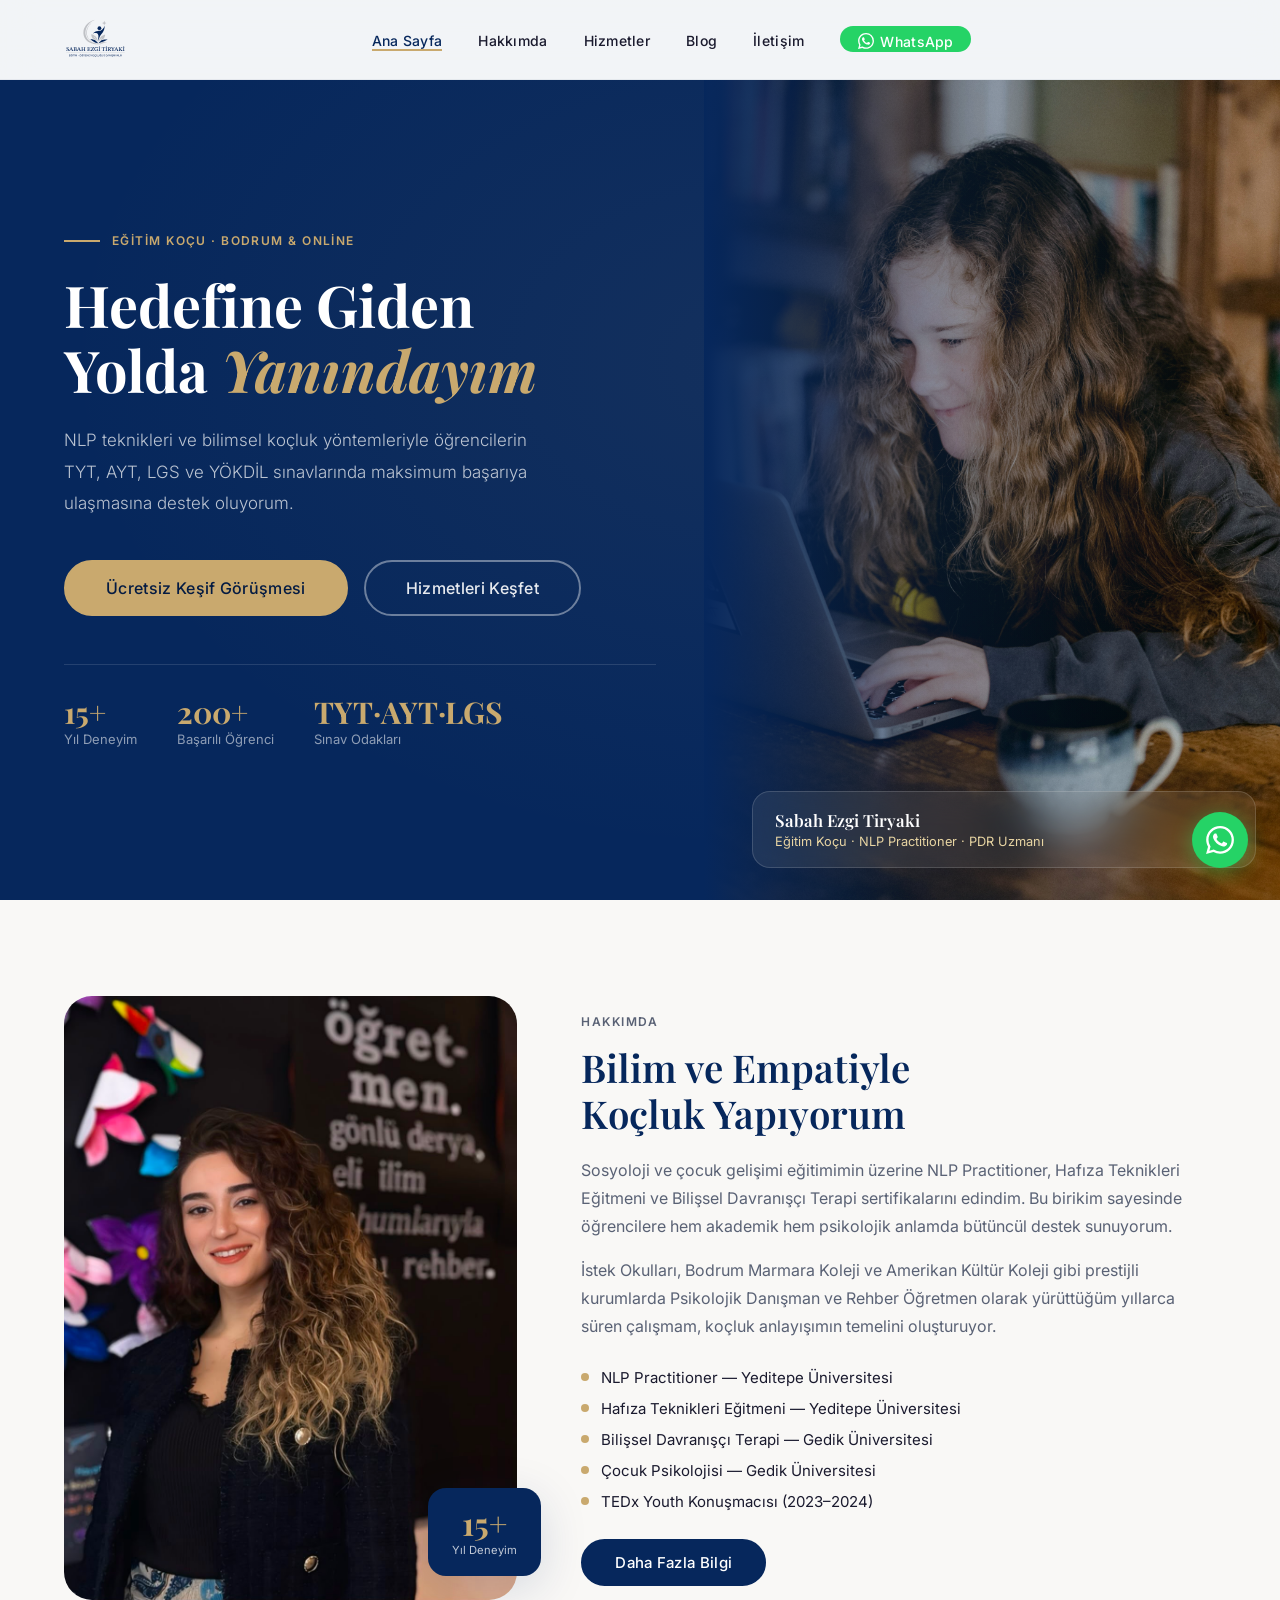
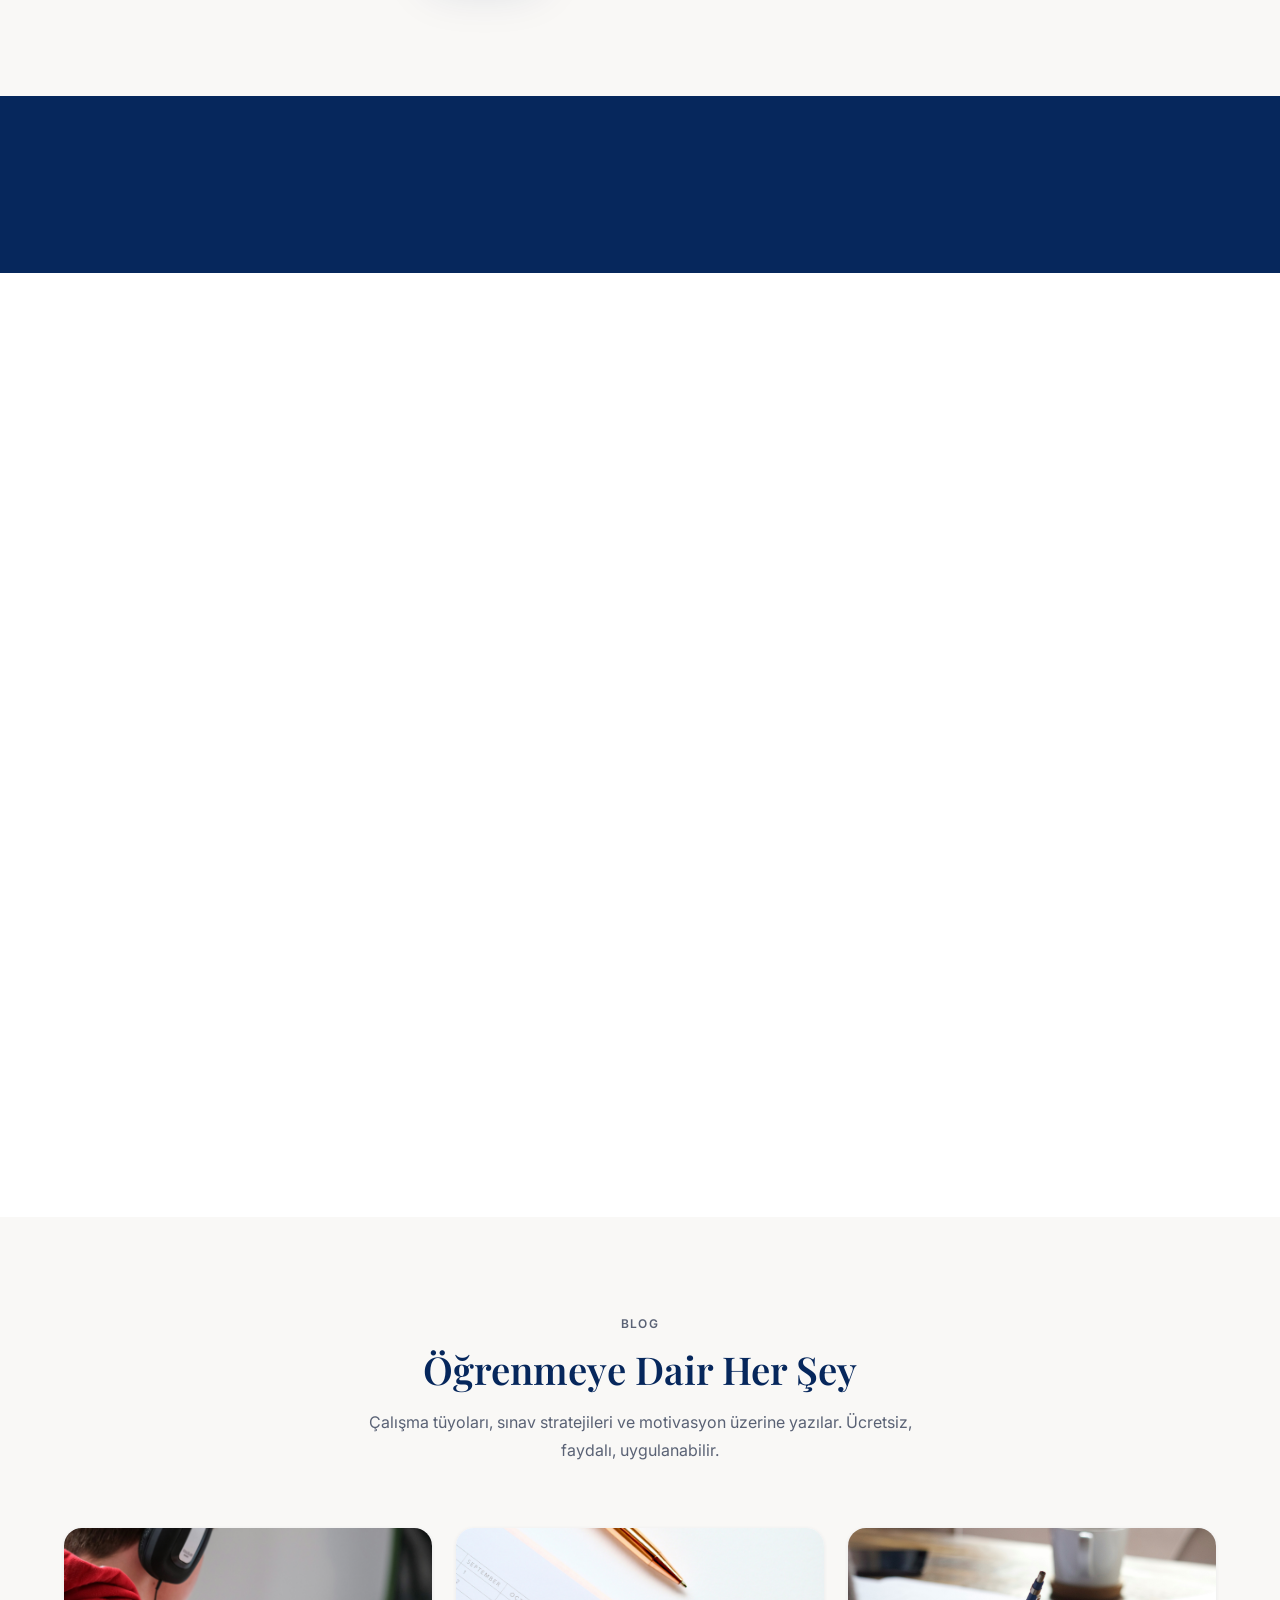
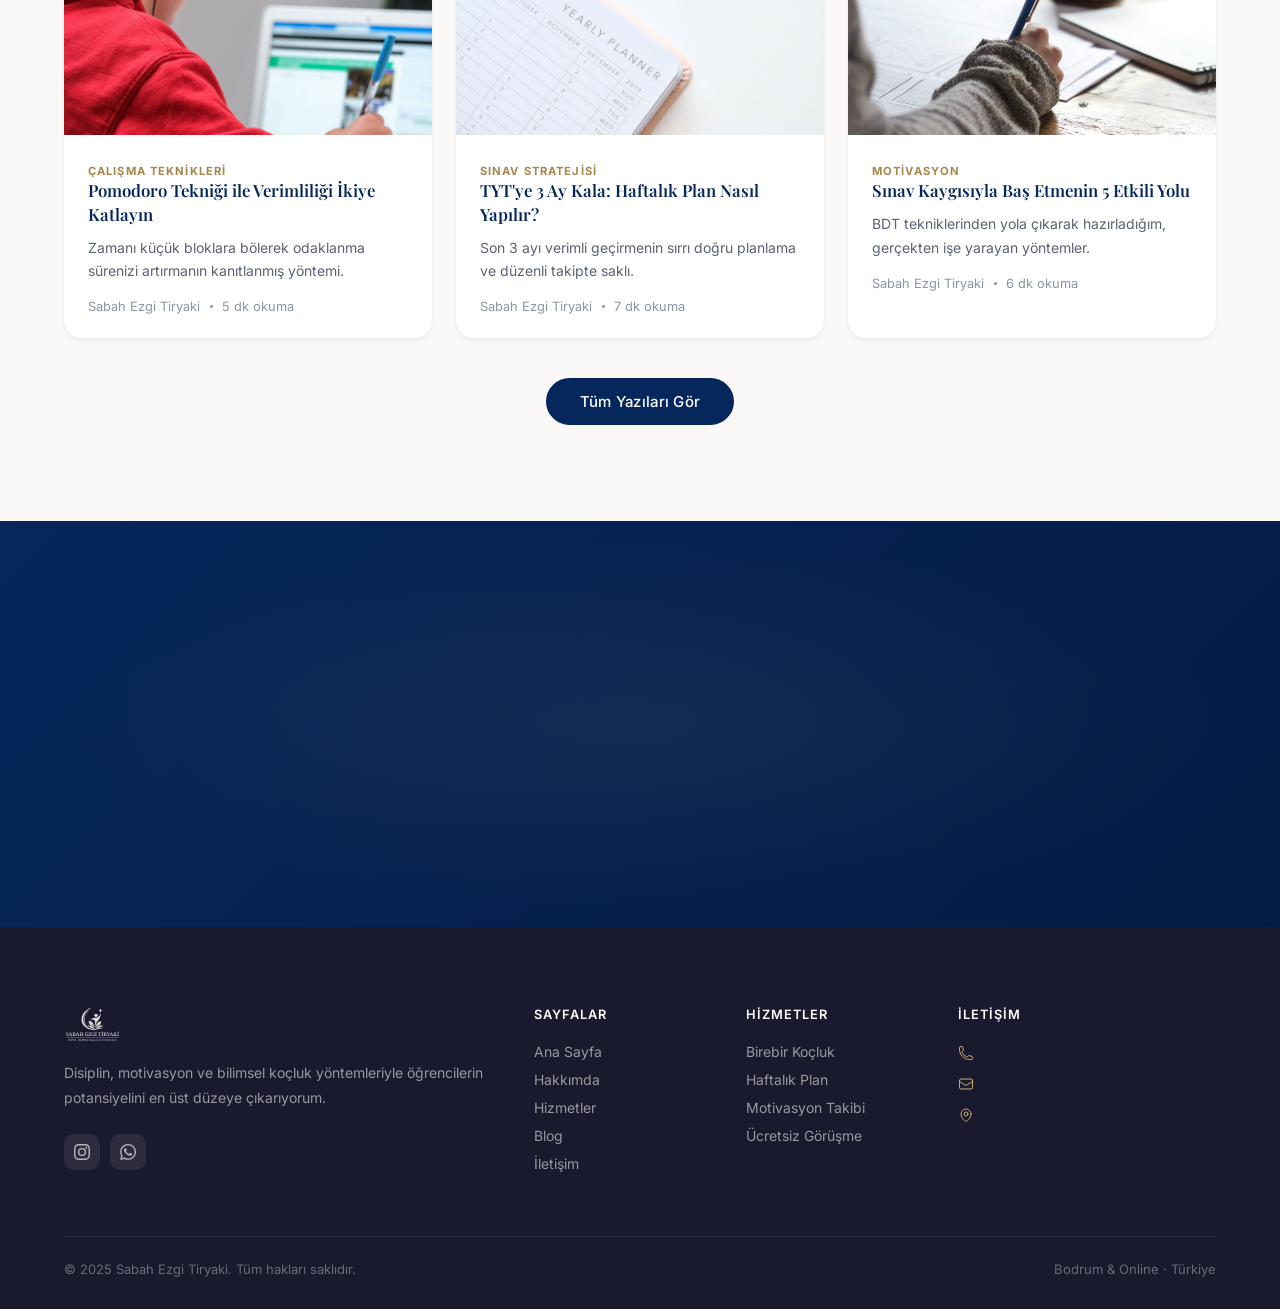
==== index.html @ 1ba91806 "Add files via upload" ====
<!DOCTYPE html>
<html lang="tr">
<head>
  <meta charset="UTF-8">
  <meta name="viewport" content="width=device-width, initial-scale=1.0">
  <title>Sabah Ezgi Tiryaki — Eğitim Koçu | Bodrum & Online</title>
  <meta name="description" content="NLP destekli birebir eğitim koçluğu. TYT, AYT, LGS ve YÖKDİL sınavlarında başarıya giden yolda Bodrum ve online destek.">
  <meta name="robots" content="index,follow">
  <meta property="og:title" content="Sabah Ezgi Tiryaki — Eğitim Koçu">
  <meta property="og:description" content="NLP destekli birebir eğitim koçluğu. Bodrum & online.">
  <meta property="og:type" content="website">
  <link rel="stylesheet" href="css/style.css">
  <link rel="icon" type="image/svg+xml" href="images/logo.svg">
</head>
<body>

<!-- ═══ NAVBAR ════════════════════════════════════════════ -->
<nav class="nav" role="navigation" aria-label="Ana Navigasyon">
  <div class="wrap">
    <a href="index.html" aria-label="Ana Sayfa">
      <img class="nav-logo" src="images/logo.svg" alt="Sabah Ezgi Tiryaki Logo">
    </a>
    <ul class="nav-links" id="nav-links">
      <li><a href="index.html" class="active">Ana Sayfa</a></li>
      <li><a href="hakkimda.html">Hakkımda</a></li>
      <li><a href="hizmetler.html">Hizmetler</a></li>
      <li><a href="blog.html">Blog</a></li>
      <li><a href="iletisim.html">İletişim</a></li>
      <li>
        <a href="https://wa.me/905059235102" class="nav-wa" target="_blank" rel="noopener">
          <svg xmlns="http://www.w3.org/2000/svg" viewBox="0 0 24 24" fill="currentColor"><path d="M17.472 14.382c-.297-.149-1.758-.867-2.03-.967-.273-.099-.471-.148-.67.15-.197.297-.767.966-.94 1.164-.173.199-.347.223-.644.075-.297-.15-1.255-.463-2.39-1.475-.883-.788-1.48-1.761-1.653-2.059-.173-.297-.018-.458.13-.606.134-.133.298-.347.446-.52.149-.174.198-.298.298-.497.099-.198.05-.371-.025-.52-.075-.149-.669-1.612-.916-2.207-.242-.579-.487-.5-.669-.51-.173-.008-.371-.01-.57-.01-.198 0-.52.074-.792.372-.272.297-1.04 1.016-1.04 2.479 0 1.462 1.065 2.875 1.213 3.074.149.198 2.096 3.2 5.077 4.487.709.306 1.262.489 1.694.625.712.227 1.36.195 1.871.118.571-.085 1.758-.719 2.006-1.413.248-.694.248-1.289.173-1.413-.074-.124-.272-.198-.57-.347m-5.421 7.403h-.004a9.87 9.87 0 01-5.031-1.378l-.361-.214-3.741.982.998-3.648-.235-.374a9.86 9.86 0 01-1.51-5.26c.001-5.45 4.436-9.884 9.888-9.884 2.64 0 5.122 1.03 6.988 2.898a9.825 9.825 0 012.893 6.994c-.003 5.45-4.437 9.884-9.885 9.884m8.413-18.297A11.815 11.815 0 0012.05 0C5.495 0 .16 5.335.157 11.892c0 2.096.547 4.142 1.588 5.945L.057 24l6.305-1.654a11.882 11.882 0 005.683 1.448h.005c6.554 0 11.89-5.335 11.893-11.893a11.821 11.821 0 00-3.48-8.413z"/></svg>
          WhatsApp
        </a>
      </li>
    </ul>
    <div class="nav-cta-wrap">
      <a href="https://wa.me/905059235102" class="nav-wa" target="_blank" rel="noopener" style="display:none">
        <svg xmlns="http://www.w3.org/2000/svg" viewBox="0 0 24 24" fill="currentColor" style="width:16px;height:16px"><path d="M17.472 14.382c-.297-.149-1.758-.867-2.03-.967-.273-.099-.471-.148-.67.15-.197.297-.767.966-.94 1.164-.173.199-.347.223-.644.075-.297-.15-1.255-.463-2.39-1.475-.883-.788-1.48-1.761-1.653-2.059-.173-.297-.018-.458.13-.606.134-.133.298-.347.446-.52.149-.174.198-.298.298-.497.099-.198.05-.371-.025-.52-.075-.149-.669-1.612-.916-2.207-.242-.579-.487-.5-.669-.51-.173-.008-.371-.01-.57-.01-.198 0-.52.074-.792.372-.272.297-1.04 1.016-1.04 2.479 0 1.462 1.065 2.875 1.213 3.074.149.198 2.096 3.2 5.077 4.487.709.306 1.262.489 1.694.625.712.227 1.36.195 1.871.118.571-.085 1.758-.719 2.006-1.413.248-.694.248-1.289.173-1.413-.074-.124-.272-.198-.57-.347m-5.421 7.403h-.004a9.87 9.87 0 01-5.031-1.378l-.361-.214-3.741.982.998-3.648-.235-.374a9.86 9.86 0 01-1.51-5.26c.001-5.45 4.436-9.884 9.888-9.884 2.64 0 5.122 1.03 6.988 2.898a9.825 9.825 0 012.893 6.994c-.003 5.45-4.437 9.884-9.885 9.884m8.413-18.297A11.815 11.815 0 0012.05 0C5.495 0 .16 5.335.157 11.892c0 2.096.547 4.142 1.588 5.945L.057 24l6.305-1.654a11.882 11.882 0 005.683 1.448h.005c6.554 0 11.89-5.335 11.893-11.893a11.821 11.821 0 00-3.48-8.413z"/></svg>
        WhatsApp
      </a>
    </div>
    <button class="nav-toggle" aria-label="Menüyü aç/kapat" aria-expanded="false" aria-controls="nav-links">
      <span></span><span></span><span></span>
    </button>
  </div>
</nav>

<!-- ═══ HERO ══════════════════════════════════════════════ -->
<header class="hero" id="hero">
  <div class="hero-left">
    <div class="hero-eyebrow">
      <span class="label">Eğitim Koçu · Bodrum & Online</span>
    </div>
    <h1 class="hero-h1">
      Hedefine Giden<br>
      Yolda <em>Yanındayım</em>
    </h1>
    <p class="hero-sub">
      NLP teknikleri ve bilimsel koçluk yöntemleriyle öğrencilerin TYT, AYT, LGS ve YÖKDİL sınavlarında maksimum başarıya ulaşmasına destek oluyorum.
    </p>
    <div class="hero-actions">
      <a href="iletisim.html" class="btn btn-gold btn-lg">Ücretsiz Keşif Görüşmesi</a>
      <a href="hizmetler.html" class="btn btn-ghost btn-lg">Hizmetleri Keşfet</a>
    </div>
    <div class="hero-stats">
      <div>
        <div class="hero-stat-n">15+</div>
        <div class="hero-stat-l">Yıl Deneyim</div>
      </div>
      <div>
        <div class="hero-stat-n">200+</div>
        <div class="hero-stat-l">Başarılı Öğrenci</div>
      </div>
      <div>
        <div class="hero-stat-n">TYT·AYT·LGS</div>
        <div class="hero-stat-l">Sınav Odakları</div>
      </div>
    </div>
  </div>
  <div class="hero-right">
    <img class="hero-img" src="images/hero.jpg" alt="Çalışan öğrenci">
    <div class="hero-card">
      <div class="hero-card-name">Sabah Ezgi Tiryaki</div>
      <div class="hero-card-title">Eğitim Koçu · NLP Practitioner · PDR Uzmanı</div>
    </div>
  </div>
</header>

<!-- ═══ ABOUT PREVIEW ══════════════════════════════════════ -->
<section class="section section-bg">
  <div class="wrap">
    <div class="about-grid">
      <div class="about-img-wrap fade">
        <img class="about-img" src="images/profil.jpg" alt="Sabah Ezgi Tiryaki">
        <div class="about-badge">
          <div class="about-badge-n">15+</div>
          <div class="about-badge-l">Yıl Deneyim</div>
        </div>
      </div>
      <div class="about-text fade d1">
        <p class="label">Hakkımda</p>
        <h2>Bilim ve Empatiyle<br>Koçluk Yapıyorum</h2>
        <p>
          Sosyoloji ve çocuk gelişimi eğitimimin üzerine NLP Practitioner, Hafıza Teknikleri Eğitmeni ve Bilişsel Davranışçı Terapi sertifikalarını edindim. Bu birikim sayesinde öğrencilere hem akademik hem psikolojik anlamda bütüncül destek sunuyorum.
        </p>
        <p>
          İstek Okulları, Bodrum Marmara Koleji ve Amerikan Kültür Koleji gibi prestijli kurumlarda Psikolojik Danışman ve Rehber Öğretmen olarak yürüttüğüm yıllarca süren çalışmam, koçluk anlayışımın temelini oluşturuyor.
        </p>
        <div class="creds">
          <div class="cred"><span class="cred-dot"></span>NLP Practitioner — Yeditepe Üniversitesi</div>
          <div class="cred"><span class="cred-dot"></span>Hafıza Teknikleri Eğitmeni — Yeditepe Üniversitesi</div>
          <div class="cred"><span class="cred-dot"></span>Bilişsel Davranışçı Terapi — Gedik Üniversitesi</div>
          <div class="cred"><span class="cred-dot"></span>Çocuk Psikolojisi — Gedik Üniversitesi</div>
          <div class="cred"><span class="cred-dot"></span>TEDx Youth Konuşmacısı (2023–2024)</div>
        </div>
        <a href="hakkimda.html" class="btn btn-navy">Daha Fazla Bilgi</a>
      </div>
    </div>
  </div>
</section>

<!-- ═══ CREDENTIALS STRIP ══════════════════════════════════ -->
<div class="strip">
  <div class="wrap">
    <div class="strip-grid">
      <div class="strip-item fade">
        <div class="strip-n">15+</div>
        <div class="strip-l">Yıl Eğitim Deneyimi</div>
      </div>
      <div class="strip-item fade d1">
        <div class="strip-n">200+</div>
        <div class="strip-l">Desteklenen Öğrenci</div>
      </div>
      <div class="strip-item fade d2">
        <div class="strip-n">10+</div>
        <div class="strip-l">Sertifika & Eğitim</div>
      </div>
      <div class="strip-item fade d3">
        <div class="strip-n">4</div>
        <div class="strip-l">Sınav Türü (TYT·AYT·LGS·YÖKDİL)</div>
      </div>
    </div>
  </div>
</div>

<!-- ═══ SERVICES ════════════════════════════════════════════ -->
<section class="section">
  <div class="wrap">
    <div class="sec-head fade">
      <p class="label">Hizmetler</p>
      <h2>Sana Özel Koçluk Programları</h2>
      <p>Her öğrencinin öğrenme stili, temposu ve hedefi farklıdır. Bu yüzden çalışma planlarını sıfırdan kişiselleştiriyorum.</p>
    </div>
    <div class="srv-cards">
      <div class="srv-card fade">
        <img src="images/kocluk.jpg" alt="Birebir koçluk seansı">
        <div class="srv-body">
          <div class="srv-icon">
            <svg xmlns="http://www.w3.org/2000/svg" fill="none" viewBox="0 0 24 24" stroke="currentColor" stroke-width="1.6">
              <path stroke-linecap="round" stroke-linejoin="round" d="M15.75 6a3.75 3.75 0 11-7.5 0 3.75 3.75 0 017.5 0zM4.501 20.118a7.5 7.5 0 0114.998 0A17.933 17.933 0 0112 21.75c-2.676 0-5.216-.584-7.499-1.632z"/>
            </svg>
          </div>
          <h3>Birebir Koçluk</h3>
          <p>Öğrencinin güçlü ve zayıf yönleri analiz edilerek hazırlanan kişisel gelişim planı. Online veya yüz yüze seans seçeneği.</p>
          <a href="hizmetler.html#birebir" class="srv-link">
            Detaylar
            <svg xmlns="http://www.w3.org/2000/svg" fill="none" viewBox="0 0 24 24" stroke="currentColor" stroke-width="2"><path stroke-linecap="round" stroke-linejoin="round" d="M13.5 4.5L21 12m0 0l-7.5 7.5M21 12H3"/></svg>
          </a>
        </div>
      </div>
      <div class="srv-card fade d1">
        <img src="images/planlama.jpg" alt="Haftalık çalışma planı">
        <div class="srv-body">
          <div class="srv-icon">
            <svg xmlns="http://www.w3.org/2000/svg" fill="none" viewBox="0 0 24 24" stroke="currentColor" stroke-width="1.6">
              <path stroke-linecap="round" stroke-linejoin="round" d="M6.75 3v2.25M17.25 3v2.25M3 18.75V7.5a2.25 2.25 0 012.25-2.25h13.5A2.25 2.25 0 0121 7.5v11.25m-18 0A2.25 2.25 0 005.25 21h13.5A2.25 2.25 0 0021 18.75m-18 0v-7.5A2.25 2.25 0 015.25 9h13.5A2.25 2.25 0 0121 11.25v7.5"/>
            </svg>
          </div>
          <h3>Haftalık Çalışma Planı</h3>
          <p>NLP ve hafıza teknikleri ile desteklenen, öğrencinin okul temposuna göre uyarlanan haftalık çalışma programı.</p>
          <a href="hizmetler.html#planlama" class="srv-link">
            Detaylar
            <svg xmlns="http://www.w3.org/2000/svg" fill="none" viewBox="0 0 24 24" stroke="currentColor" stroke-width="2"><path stroke-linecap="round" stroke-linejoin="round" d="M13.5 4.5L21 12m0 0l-7.5 7.5M21 12H3"/></svg>
          </a>
        </div>
      </div>
      <div class="srv-card fade d2">
        <img src="images/motivasyon.jpg" alt="Başarı ve motivasyon">
        <div class="srv-body">
          <div class="srv-icon">
            <svg xmlns="http://www.w3.org/2000/svg" fill="none" viewBox="0 0 24 24" stroke="currentColor" stroke-width="1.6">
              <path stroke-linecap="round" stroke-linejoin="round" d="M3.75 13.5l10.5-11.25L12 10.5h8.25L9.75 21.75 12 13.5H3.75z"/>
            </svg>
          </div>
          <h3>Motivasyon & Disiplin Takibi</h3>
          <p>Bilişsel Davranışçı Terapi teknikleriyle sınav kaygısı yönetimi, motivasyon desteği ve düzenli ilerleme takibi.</p>
          <a href="hizmetler.html#motivasyon" class="srv-link">
            Detaylar
            <svg xmlns="http://www.w3.org/2000/svg" fill="none" viewBox="0 0 24 24" stroke="currentColor" stroke-width="2"><path stroke-linecap="round" stroke-linejoin="round" d="M13.5 4.5L21 12m0 0l-7.5 7.5M21 12H3"/></svg>
          </a>
        </div>
      </div>
    </div>
  </div>
</section>

<!-- ═══ BLOG PREVIEW ════════════════════════════════════════ -->
<section class="section section-bg">
  <div class="wrap">
    <div class="sec-head fade">
      <p class="label">Blog</p>
      <h2>Öğrenmeye Dair Her Şey</h2>
      <p>Çalışma tüyoları, sınav stratejileri ve motivasyon üzerine yazılar. Ücretsiz, faydalı, uygulanabilir.</p>
    </div>
    <div class="blog-cards">
      <div class="blog-card fade">
        <img src="images/online.jpg" alt="Online öğrenme">
        <div class="blog-body">
          <span class="blog-cat">Çalışma Teknikleri</span>
          <h3>Pomodoro Tekniği ile Verimliliği İkiye Katlayın</h3>
          <p>Zamanı küçük bloklara bölerek odaklanma sürenizi artırmanın kanıtlanmış yöntemi.</p>
          <div class="blog-meta">
            <span>Sabah Ezgi Tiryaki</span>
            <span class="blog-meta-dot"></span>
            <span>5 dk okuma</span>
          </div>
        </div>
      </div>
      <div class="blog-card fade d1">
        <img src="images/planlama.jpg" alt="Planlama">
        <div class="blog-body">
          <span class="blog-cat">Sınav Stratejisi</span>
          <h3>TYT'ye 3 Ay Kala: Haftalık Plan Nasıl Yapılır?</h3>
          <p>Son 3 ayı verimli geçirmenin sırrı doğru planlama ve düzenli takipte saklı.</p>
          <div class="blog-meta">
            <span>Sabah Ezgi Tiryaki</span>
            <span class="blog-meta-dot"></span>
            <span>7 dk okuma</span>
          </div>
        </div>
      </div>
      <div class="blog-card fade d2">
        <img src="images/blog-kapak.jpg" alt="Motivasyon">
        <div class="blog-body">
          <span class="blog-cat">Motivasyon</span>
          <h3>Sınav Kaygısıyla Baş Etmenin 5 Etkili Yolu</h3>
          <p>BDT tekniklerinden yola çıkarak hazırladığım, gerçekten işe yarayan yöntemler.</p>
          <div class="blog-meta">
            <span>Sabah Ezgi Tiryaki</span>
            <span class="blog-meta-dot"></span>
            <span>6 dk okuma</span>
          </div>
        </div>
      </div>
    </div>
    <div style="text-align:center;margin-top:2.5rem">
      <a href="blog.html" class="btn btn-navy">Tüm Yazıları Gör</a>
    </div>
  </div>
</section>

<!-- ═══ CTA BANNER ══════════════════════════════════════════ -->
<section class="cta-banner">
  <div class="wrap fade">
    <h2>Ücretsiz Keşif Görüşmesi ile Başlayın</h2>
    <p>30 dakikalık görüşmede hedeflerinizi konuşalım, size özel bir yol haritası çizelim. Taahhüt yok, baskı yok.</p>
    <div class="btn-row">
      <a href="iletisim.html" class="btn btn-gold btn-lg">Randevu Alın</a>
      <a href="https://wa.me/905059235102" class="btn btn-ghost btn-lg" target="_blank" rel="noopener">
        <svg xmlns="http://www.w3.org/2000/svg" viewBox="0 0 24 24" fill="currentColor" style="width:18px;height:18px"><path d="M17.472 14.382c-.297-.149-1.758-.867-2.03-.967-.273-.099-.471-.148-.67.15-.197.297-.767.966-.94 1.164-.173.199-.347.223-.644.075-.297-.15-1.255-.463-2.39-1.475-.883-.788-1.48-1.761-1.653-2.059-.173-.297-.018-.458.13-.606.134-.133.298-.347.446-.52.149-.174.198-.298.298-.497.099-.198.05-.371-.025-.52-.075-.149-.669-1.612-.916-2.207-.242-.579-.487-.5-.669-.51-.173-.008-.371-.01-.57-.01-.198 0-.52.074-.792.372-.272.297-1.04 1.016-1.04 2.479 0 1.462 1.065 2.875 1.213 3.074.149.198 2.096 3.2 5.077 4.487.709.306 1.262.489 1.694.625.712.227 1.36.195 1.871.118.571-.085 1.758-.719 2.006-1.413.248-.694.248-1.289.173-1.413-.074-.124-.272-.198-.57-.347m-5.421 7.403h-.004a9.87 9.87 0 01-5.031-1.378l-.361-.214-3.741.982.998-3.648-.235-.374a9.86 9.86 0 01-1.51-5.26c.001-5.45 4.436-9.884 9.888-9.884 2.64 0 5.122 1.03 6.988 2.898a9.825 9.825 0 012.893 6.994c-.003 5.45-4.437 9.884-9.885 9.884m8.413-18.297A11.815 11.815 0 0012.05 0C5.495 0 .16 5.335.157 11.892c0 2.096.547 4.142 1.588 5.945L.057 24l6.305-1.654a11.882 11.882 0 005.683 1.448h.005c6.554 0 11.89-5.335 11.893-11.893a11.821 11.821 0 00-3.48-8.413z"/></svg>
        WhatsApp'tan Yazın
      </a>
    </div>
  </div>
</section>

<!-- ═══ FOOTER ══════════════════════════════════════════════ -->
<footer class="footer">
  <div class="wrap">
    <div class="footer-grid">
      <div class="footer-brand">
        <img class="footer-logo" src="images/logo.svg" alt="Sabah Ezgi Tiryaki">
        <p>Disiplin, motivasyon ve bilimsel koçluk yöntemleriyle öğrencilerin potansiyelini en üst düzeye çıkarıyorum.</p>
        <div class="socials">
          <a href="#" class="social-a" aria-label="Instagram">
            <svg xmlns="http://www.w3.org/2000/svg" viewBox="0 0 24 24" fill="currentColor"><path d="M12 2.163c3.204 0 3.584.012 4.85.07 3.252.148 4.771 1.691 4.919 4.919.058 1.265.069 1.645.069 4.849 0 3.205-.012 3.584-.069 4.849-.149 3.225-1.664 4.771-4.919 4.919-1.266.058-1.644.07-4.85.07-3.204 0-3.584-.012-4.849-.07-3.26-.149-4.771-1.699-4.919-4.92-.058-1.265-.07-1.644-.07-4.849 0-3.204.013-3.583.07-4.849.149-3.227 1.664-4.771 4.919-4.919 1.266-.057 1.645-.069 4.849-.069zM12 0C8.741 0 8.333.014 7.053.072 2.695.272.273 2.69.073 7.052.014 8.333 0 8.741 0 12c0 3.259.014 3.668.072 4.948.2 4.358 2.618 6.78 6.98 6.98C8.333 23.986 8.741 24 12 24c3.259 0 3.668-.014 4.948-.072 4.354-.2 6.782-2.618 6.979-6.98.059-1.28.073-1.689.073-4.948 0-3.259-.014-3.667-.072-4.947-.196-4.354-2.617-6.78-6.979-6.98C15.668.014 15.259 0 12 0zm0 5.838a6.162 6.162 0 100 12.324 6.162 6.162 0 000-12.324zM12 16a4 4 0 110-8 4 4 0 010 8zm6.406-11.845a1.44 1.44 0 100 2.881 1.44 1.44 0 000-2.881z"/></svg>
          </a>
          <a href="https://wa.me/905059235102" class="social-a" aria-label="WhatsApp" target="_blank" rel="noopener">
            <svg xmlns="http://www.w3.org/2000/svg" viewBox="0 0 24 24" fill="currentColor"><path d="M17.472 14.382c-.297-.149-1.758-.867-2.03-.967-.273-.099-.471-.148-.67.15-.197.297-.767.966-.94 1.164-.173.199-.347.223-.644.075-.297-.15-1.255-.463-2.39-1.475-.883-.788-1.48-1.761-1.653-2.059-.173-.297-.018-.458.13-.606.134-.133.298-.347.446-.52.149-.174.198-.298.298-.497.099-.198.05-.371-.025-.52-.075-.149-.669-1.612-.916-2.207-.242-.579-.487-.5-.669-.51-.173-.008-.371-.01-.57-.01-.198 0-.52.074-.792.372-.272.297-1.04 1.016-1.04 2.479 0 1.462 1.065 2.875 1.213 3.074.149.198 2.096 3.2 5.077 4.487.709.306 1.262.489 1.694.625.712.227 1.36.195 1.871.118.571-.085 1.758-.719 2.006-1.413.248-.694.248-1.289.173-1.413-.074-.124-.272-.198-.57-.347m-5.421 7.403h-.004a9.87 9.87 0 01-5.031-1.378l-.361-.214-3.741.982.998-3.648-.235-.374a9.86 9.86 0 01-1.51-5.26c.001-5.45 4.436-9.884 9.888-9.884 2.64 0 5.122 1.03 6.988 2.898a9.825 9.825 0 012.893 6.994c-.003 5.45-4.437 9.884-9.885 9.884m8.413-18.297A11.815 11.815 0 0012.05 0C5.495 0 .16 5.335.157 11.892c0 2.096.547 4.142 1.588 5.945L.057 24l6.305-1.654a11.882 11.882 0 005.683 1.448h.005c6.554 0 11.89-5.335 11.893-11.893a11.821 11.821 0 00-3.48-8.413z"/></svg>
          </a>
        </div>
      </div>
      <div class="footer-col">
        <h5>Sayfalar</h5>
        <nav class="f-links">
          <a href="index.html">Ana Sayfa</a>
          <a href="hakkimda.html">Hakkımda</a>
          <a href="hizmetler.html">Hizmetler</a>
          <a href="blog.html">Blog</a>
          <a href="iletisim.html">İletişim</a>
        </nav>
      </div>
      <div class="footer-col">
        <h5>Hizmetler</h5>
        <nav class="f-links">
          <a href="hizmetler.html#birebir">Birebir Koçluk</a>
          <a href="hizmetler.html#planlama">Haftalık Plan</a>
          <a href="hizmetler.html#motivasyon">Motivasyon Takibi</a>
          <a href="iletisim.html">Ücretsiz Görüşme</a>
        </nav>
      </div>
      <div class="footer-col">
        <h5>İletişim</h5>
        <div class="f-contact-item">
          <svg xmlns="http://www.w3.org/2000/svg" fill="none" viewBox="0 0 24 24" stroke="currentColor" stroke-width="1.5"><path stroke-linecap="round" stroke-linejoin="round" d="M2.25 6.75c0 8.284 6.716 15 15 15h2.25a2.25 2.25 0 002.25-2.25v-1.372c0-.516-.351-.966-.852-1.091l-4.423-1.106c-.44-.11-.902.055-1.173.417l-.97 1.293c-.282.376-.769.542-1.21.38a12.035 12.035 0 01-7.143-7.143c-.162-.441.004-.928.38-1.21l1.293-.97c.363-.271.527-.734.417-1.173L6.963 3.102a1.125 1.125 0 00-1.091-.852H4.5A2.25 2.25 0 002.25 4.5v2.25z"/></svg>
          <span class="ci-val">0505 923 51 02</span>
        </div>
        <div class="f-contact-item">
          <svg xmlns="http://www.w3.org/2000/svg" fill="none" viewBox="0 0 24 24" stroke="currentColor" stroke-width="1.5"><path stroke-linecap="round" stroke-linejoin="round" d="M21.75 6.75v10.5a2.25 2.25 0 01-2.25 2.25h-15a2.25 2.25 0 01-2.25-2.25V6.75m19.5 0A2.25 2.25 0 0019.5 4.5h-15a2.25 2.25 0 00-2.25 2.25m19.5 0v.243a2.25 2.25 0 01-1.07 1.916l-7.5 4.615a2.25 2.25 0 01-2.36 0L3.32 8.91a2.25 2.25 0 01-1.07-1.916V6.75"/></svg>
          <span class="ci-val">sabah.ezgi27@icloud.com</span>
        </div>
        <div class="f-contact-item">
          <svg xmlns="http://www.w3.org/2000/svg" fill="none" viewBox="0 0 24 24" stroke="currentColor" stroke-width="1.5"><path stroke-linecap="round" stroke-linejoin="round" d="M15 10.5a3 3 0 11-6 0 3 3 0 016 0z"/><path stroke-linecap="round" stroke-linejoin="round" d="M19.5 10.5c0 7.142-7.5 11.25-7.5 11.25S4.5 17.642 4.5 10.5a7.5 7.5 0 0115 0z"/></svg>
          <span class="ci-val">Adliye Cad. No:17 A12, Bodrum</span>
        </div>
      </div>
    </div>
    <div class="footer-bottom">
      <span>© 2025 Sabah Ezgi Tiryaki. Tüm hakları saklıdır.</span>
      <span>Bodrum & Online · Türkiye</span>
    </div>
  </div>
</footer>

<!-- ═══ WHATSAPP FLOAT ══════════════════════════════════════ -->
<a href="https://wa.me/905059235102" class="wa-float" target="_blank" rel="noopener" aria-label="WhatsApp ile iletişime geç">
  <svg xmlns="http://www.w3.org/2000/svg" viewBox="0 0 24 24" fill="currentColor"><path d="M17.472 14.382c-.297-.149-1.758-.867-2.03-.967-.273-.099-.471-.148-.67.15-.197.297-.767.966-.94 1.164-.173.199-.347.223-.644.075-.297-.15-1.255-.463-2.39-1.475-.883-.788-1.48-1.761-1.653-2.059-.173-.297-.018-.458.13-.606.134-.133.298-.347.446-.52.149-.174.198-.298.298-.497.099-.198.05-.371-.025-.52-.075-.149-.669-1.612-.916-2.207-.242-.579-.487-.5-.669-.51-.173-.008-.371-.01-.57-.01-.198 0-.52.074-.792.372-.272.297-1.04 1.016-1.04 2.479 0 1.462 1.065 2.875 1.213 3.074.149.198 2.096 3.2 5.077 4.487.709.306 1.262.489 1.694.625.712.227 1.36.195 1.871.118.571-.085 1.758-.719 2.006-1.413.248-.694.248-1.289.173-1.413-.074-.124-.272-.198-.57-.347m-5.421 7.403h-.004a9.87 9.87 0 01-5.031-1.378l-.361-.214-3.741.982.998-3.648-.235-.374a9.86 9.86 0 01-1.51-5.26c.001-5.45 4.436-9.884 9.888-9.884 2.64 0 5.122 1.03 6.988 2.898a9.825 9.825 0 012.893 6.994c-.003 5.45-4.437 9.884-9.885 9.884m8.413-18.297A11.815 11.815 0 0012.05 0C5.495 0 .16 5.335.157 11.892c0 2.096.547 4.142 1.588 5.945L.057 24l6.305-1.654a11.882 11.882 0 005.683 1.448h.005c6.554 0 11.89-5.335 11.893-11.893a11.821 11.821 0 00-3.48-8.413z"/></svg>
</a>

<script src="js/main.js"></script>
</body>
</html>
---- css/style.css ----
/* ============================================================
   SABAH EZGİ TİRYAKİ — Eğitim Koçluğu
   Design System v1.0
   Palette: Navy #06275c · Gold #C9A96E · Silver #bfc1c5
   Type: Playfair Display (display) + Inter (body)
   ============================================================ */

@import url('https://fonts.googleapis.com/css2?family=Playfair+Display:ital,wght@0,400;0,600;0,700;1,400&family=Inter:wght@300;400;500;600&display=swap');

/* ─── Tokens ─────────────────────────────────────────────── */
:root {
  --navy:        #06275c;
  --navy-dark:   #041b42;
  --navy-hover:  #0a3a8a;
  --gold:        #C9A96E;
  --gold-dark:   #a8854d;
  --gold-light:  #e8d5a3;
  --silver:      #bfc1c5;
  --bg:          #F9F8F6;
  --white:       #ffffff;
  --text:        #1a1a2e;
  --muted:       #5a6275;
  --light:       #8b95a6;
  --border:      #e2e6ed;

  --sans: 'Inter', -apple-system, BlinkMacSystemFont, sans-serif;
  --serif: 'Playfair Display', Georgia, 'Times New Roman', serif;

  --r-sm: 6px;
  --r:    10px;
  --r-lg: 18px;
  --r-xl: 28px;
  --r-full: 9999px;

  --sh-sm: 0 1px 4px rgba(6,39,92,.07);
  --sh:    0 4px 20px rgba(6,39,92,.10);
  --sh-lg: 0 12px 48px rgba(6,39,92,.15);
  --sh-xl: 0 24px 72px rgba(6,39,92,.18);

  --nav-h: 80px;
  --max-w: 1200px;
  --t: .25s ease;
  --t-slow: .4s ease;
}

/* ─── Reset ──────────────────────────────────────────────── */
*, *::before, *::after { box-sizing: border-box; margin: 0; padding: 0; }
html { font-size: 16px; scroll-behavior: smooth; -webkit-text-size-adjust: 100%; }
body {
  font-family: var(--sans);
  color: var(--text);
  background: var(--white);
  overflow-x: hidden;
  -webkit-font-smoothing: antialiased;
}
img { max-width: 100%; height: auto; display: block; }
a { color: inherit; text-decoration: none; }
ul { list-style: none; }
button { cursor: pointer; border: none; background: none; font-family: inherit; }
input, textarea, select { font-family: inherit; }

/* ─── Typography ─────────────────────────────────────────── */
h1,h2,h3,h4,h5,h6 { font-family: var(--serif); line-height: 1.2; color: var(--navy); }
h1 { font-size: clamp(2.25rem, 5vw, 3.75rem); font-weight: 700; }
h2 { font-size: clamp(1.75rem, 3vw, 2.5rem); font-weight: 600; }
h3 { font-size: clamp(1.2rem, 2vw, 1.6rem); font-weight: 600; }
h4 { font-size: 1.2rem; font-weight: 600; }
p  { line-height: 1.75; }

.display {
  font-family: var(--serif);
  font-size: clamp(2.8rem, 5.5vw, 4.2rem);
  font-weight: 700;
  line-height: 1.1;
  letter-spacing: -.02em;
}
.label {
  font-size: .75rem;
  font-weight: 600;
  letter-spacing: .12em;
  text-transform: uppercase;
  color: var(--gold);
}
.lead {
  font-size: clamp(1rem, 1.5vw, 1.15rem);
  font-weight: 300;
  line-height: 1.85;
  color: var(--muted);
}

/* ─── Layout ─────────────────────────────────────────────── */
.wrap {
  width: 100%;
  max-width: var(--max-w);
  margin: 0 auto;
  padding: 0 1.5rem;
}
.wrap-sm { max-width: 820px; margin: 0 auto; padding: 0 1.5rem; }

.section      { padding: 6rem 0; }
.section-sm   { padding: 4rem 0; }
.section-lg   { padding: 8rem 0; }
.section-bg   { background: var(--bg); }
.section-navy { background: var(--navy); }

/* ─── Navbar ─────────────────────────────────────────────── */
.nav {
  position: fixed;
  top: 0; left: 0; right: 0;
  z-index: 1000;
  height: var(--nav-h);
  background: rgba(255,255,255,.95);
  backdrop-filter: blur(16px);
  -webkit-backdrop-filter: blur(16px);
  border-bottom: 1px solid rgba(6,39,92,.06);
  transition: box-shadow var(--t);
}
.nav.scrolled { box-shadow: var(--sh); }
.nav .wrap { height: 100%; display: flex; align-items: center; justify-content: space-between; }

.nav-logo { height: 42px; width: auto; }

.nav-links {
  display: flex;
  align-items: center;
  gap: 2.25rem;
}
.nav-links a {
  font-size: .875rem;
  font-weight: 500;
  color: var(--text);
  letter-spacing: .02em;
  position: relative;
  padding-bottom: 2px;
  transition: color var(--t);
}
.nav-links a::after {
  content: '';
  position: absolute;
  bottom: 0; left: 0;
  width: 0; height: 1.5px;
  background: var(--gold);
  transition: width var(--t);
}
.nav-links a:hover,
.nav-links a.active { color: var(--navy); }
.nav-links a:hover::after,
.nav-links a.active::after { width: 100%; }

.nav-wa {
  display: inline-flex;
  align-items: center;
  gap: .4rem;
  background: #25D366;
  color: #fff !important;
  padding: .45rem 1.1rem;
  border-radius: var(--r-full);
  font-size: .875rem;
  font-weight: 500;
  transition: opacity var(--t), transform var(--t);
}
.nav-wa:hover { opacity: .9; transform: translateY(-1px); }
.nav-wa::after { display: none !important; }
.nav-wa svg { width: 16px; height: 16px; }

.nav-toggle {
  display: none;
  flex-direction: column;
  gap: 5px;
  padding: .4rem;
}
.nav-toggle span {
  display: block;
  width: 24px; height: 2px;
  background: var(--navy);
  border-radius: 2px;
  transition: all var(--t);
}
.nav-toggle.open span:nth-child(1) { transform: translateY(7px) rotate(45deg); }
.nav-toggle.open span:nth-child(2) { opacity: 0; }
.nav-toggle.open span:nth-child(3) { transform: translateY(-7px) rotate(-45deg); }

/* ─── Buttons ────────────────────────────────────────────── */
.btn {
  display: inline-flex;
  align-items: center;
  gap: .4rem;
  padding: .75rem 2rem;
  border-radius: var(--r-full);
  font-size: .9375rem;
  font-weight: 500;
  letter-spacing: .02em;
  border: 2px solid transparent;
  transition: all var(--t);
  cursor: pointer;
  white-space: nowrap;
}
.btn-gold {
  background: var(--gold);
  color: var(--navy-dark);
  border-color: var(--gold);
}
.btn-gold:hover {
  background: var(--gold-dark);
  border-color: var(--gold-dark);
  transform: translateY(-2px);
  box-shadow: 0 8px 24px rgba(201,169,110,.4);
}
.btn-ghost {
  background: transparent;
  color: rgba(255,255,255,.9);
  border-color: rgba(255,255,255,.4);
}
.btn-ghost:hover {
  background: rgba(255,255,255,.1);
  border-color: rgba(255,255,255,.8);
}
.btn-navy {
  background: var(--navy);
  color: #fff;
  border-color: var(--navy);
}
.btn-navy:hover {
  background: var(--navy-dark);
  border-color: var(--navy-dark);
  transform: translateY(-2px);
  box-shadow: var(--sh-lg);
}
.btn-lg { padding: 1rem 2.5rem; font-size: 1rem; }

/* ─── Hero ───────────────────────────────────────────────── */
.hero {
  display: grid;
  grid-template-columns: 55% 45%;
  min-height: 100vh;
  padding-top: var(--nav-h);
  background: var(--navy);
  overflow: hidden;
  position: relative;
}
.hero::after {
  content: '';
  position: absolute;
  inset: 0;
  background: radial-gradient(ellipse at 60% 40%, rgba(201,169,110,.07) 0%, transparent 65%);
  pointer-events: none;
}
.hero-left {
  display: flex;
  flex-direction: column;
  justify-content: center;
  padding: 5rem 3rem 5rem max(3rem, calc((100vw - var(--max-w))/2 + 1.5rem));
  position: relative;
  z-index: 1;
}
.hero-eyebrow {
  display: flex;
  align-items: center;
  gap: .75rem;
  margin-bottom: 1.5rem;
}
.hero-eyebrow::before {
  content: '';
  display: block;
  width: 36px; height: 1.5px;
  background: var(--gold);
}
.hero-h1 {
  font-family: var(--serif);
  font-size: clamp(2.4rem, 4.5vw, 3.8rem);
  font-weight: 700;
  color: #fff;
  line-height: 1.12;
  margin-bottom: 1.5rem;
}
.hero-h1 em { font-style: italic; color: var(--gold); }
.hero-sub {
  font-size: 1.0625rem;
  font-weight: 300;
  color: rgba(255,255,255,.72);
  line-height: 1.85;
  max-width: 480px;
  margin-bottom: 2.5rem;
}
.hero-actions { display: flex; gap: 1rem; flex-wrap: wrap; }
.hero-stats {
  display: flex;
  gap: 2.5rem;
  margin-top: 3rem;
  padding-top: 2rem;
  border-top: 1px solid rgba(255,255,255,.12);
}
.hero-stat-n {
  font-family: var(--serif);
  font-size: 1.875rem;
  font-weight: 700;
  color: var(--gold);
  line-height: 1;
}
.hero-stat-l {
  font-size: .8125rem;
  color: rgba(255,255,255,.55);
  margin-top: 4px;
}

.hero-right {
  position: relative;
  overflow: hidden;
}
.hero-right::before {
  content: '';
  position: absolute;
  inset: 0;
  background: linear-gradient(to right, var(--navy) 0%, rgba(6,39,92,.4) 35%, transparent 100%);
  z-index: 1;
}
.hero-img {
  width: 100%;
  height: 100%;
  object-fit: cover;
  object-position: center 20%;
}
.hero-card {
  position: absolute;
  bottom: 2rem;
  right: 1.5rem;
  left: 3rem;
  z-index: 2;
  background: rgba(255,255,255,.08);
  backdrop-filter: blur(20px);
  -webkit-backdrop-filter: blur(20px);
  border: 1px solid rgba(255,255,255,.15);
  border-radius: var(--r-lg);
  padding: 1.1rem 1.4rem;
}
.hero-card-name { font-family: var(--serif); font-size: 1.05rem; color: #fff; font-weight: 600; }
.hero-card-title { font-size: .8rem; color: var(--gold-light); margin-top: 3px; }

/* ─── Section header ─────────────────────────────────────── */
.sec-head { text-align: center; margin-bottom: 4rem; }
.sec-head .label { margin-bottom: .75rem; }
.sec-head h2 { margin-bottom: 1rem; }
.sec-head p { color: var(--muted); max-width: 580px; margin: 0 auto; }

/* ─── About preview ──────────────────────────────────────── */
.about-grid {
  display: grid;
  grid-template-columns: 5fr 7fr;
  gap: 4rem;
  align-items: center;
}
.about-img-wrap { position: relative; }
.about-img {
  width: 100%;
  aspect-ratio: 3/4;
  object-fit: cover;
  object-position: center top;
  border-radius: var(--r-xl);
}
.about-badge {
  position: absolute;
  bottom: 1.5rem;
  right: -1.5rem;
  background: var(--navy);
  padding: 1.2rem 1.5rem;
  border-radius: var(--r-lg);
  text-align: center;
  box-shadow: var(--sh-lg);
}
.about-badge-n {
  font-family: var(--serif);
  font-size: 2rem;
  font-weight: 700;
  color: var(--gold);
  line-height: 1;
}
.about-badge-l { font-size: .7rem; color: rgba(255,255,255,.75); margin-top: 4px; }

.about-text .label { margin-bottom: .75rem; }
.about-text h2 { margin-bottom: 1.25rem; }
.about-text p { color: var(--muted); margin-bottom: 1rem; }

.creds { display: flex; flex-direction: column; gap: .75rem; margin: 1.75rem 0; }
.cred {
  display: flex;
  align-items: center;
  gap: .75rem;
  font-size: .9375rem;
  color: var(--text);
}
.cred-dot {
  width: 8px; height: 8px;
  border-radius: 50%;
  background: var(--gold);
  flex-shrink: 0;
}

/* ─── Services ───────────────────────────────────────────── */
.srv-cards {
  display: grid;
  grid-template-columns: repeat(3, 1fr);
  gap: 1.5rem;
}
.srv-card {
  background: var(--white);
  border: 1px solid var(--border);
  border-radius: var(--r-xl);
  overflow: hidden;
  transition: all var(--t-slow);
}
.srv-card:hover {
  transform: translateY(-6px);
  box-shadow: var(--sh-xl);
  border-color: transparent;
}
.srv-card img {
  width: 100%;
  aspect-ratio: 4/3;
  object-fit: cover;
}
.srv-body { padding: 1.6rem; }
.srv-icon {
  width: 46px; height: 46px;
  background: rgba(201,169,110,.12);
  border-radius: var(--r);
  display: flex;
  align-items: center;
  justify-content: center;
  color: var(--gold-dark);
  margin-bottom: 1rem;
}
.srv-icon svg { width: 22px; height: 22px; }
.srv-card h3 { font-size: 1.2rem; margin-bottom: .6rem; }
.srv-card p { font-size: .9375rem; color: var(--muted); line-height: 1.7; margin-bottom: 1.1rem; }
.srv-link {
  display: inline-flex;
  align-items: center;
  gap: .4rem;
  font-size: .875rem;
  font-weight: 600;
  color: var(--navy);
  transition: gap var(--t), color var(--t);
}
.srv-link:hover { gap: .7rem; color: var(--gold-dark); }
.srv-link svg { width: 15px; height: 15px; }

/* ─── Credentials strip ──────────────────────────────────── */
.strip { background: var(--navy); padding: 3.5rem 0; }
.strip-grid {
  display: grid;
  grid-template-columns: repeat(4, 1fr);
  gap: 2rem;
  text-align: center;
  divide-x: 1px solid rgba(255,255,255,.1);
}
.strip-item + .strip-item {
  border-left: 1px solid rgba(255,255,255,.1);
}
.strip-n {
  font-family: var(--serif);
  font-size: 2.5rem;
  font-weight: 700;
  color: var(--gold);
  line-height: 1;
}
.strip-l { font-size: .875rem; color: rgba(255,255,255,.65); margin-top: .5rem; }

/* ─── Blog cards ─────────────────────────────────────────── */
.blog-cards {
  display: grid;
  grid-template-columns: repeat(3, 1fr);
  gap: 1.5rem;
}
.blog-card {
  background: var(--white);
  border-radius: var(--r-lg);
  overflow: hidden;
  box-shadow: var(--sh-sm);
  transition: all var(--t-slow);
}
.blog-card:hover { transform: translateY(-4px); box-shadow: var(--sh-lg); }
.blog-card img { width: 100%; aspect-ratio: 16/9; object-fit: cover; }
.blog-body { padding: 1.5rem; }
.blog-cat {
  font-size: .7rem;
  font-weight: 700;
  letter-spacing: .1em;
  text-transform: uppercase;
  color: var(--gold-dark);
  margin-bottom: .6rem;
}
.blog-card h3 { font-size: 1.05rem; line-height: 1.4; margin-bottom: .6rem; }
.blog-card p { font-size: .875rem; color: var(--muted); line-height: 1.7; margin-bottom: 1rem; }
.blog-meta { font-size: .8rem; color: var(--light); display: flex; gap: .6rem; align-items: center; }
.blog-meta-dot { width: 3px; height: 3px; border-radius: 50%; background: var(--light); flex-shrink: 0; }

/* ─── CTA Banner ─────────────────────────────────────────── */
.cta-banner {
  background: linear-gradient(135deg, var(--navy) 0%, var(--navy-dark) 100%);
  padding: 6rem 0;
  text-align: center;
  position: relative;
  overflow: hidden;
}
.cta-banner::before {
  content: '';
  position: absolute;
  inset: 0;
  background: radial-gradient(ellipse at center, rgba(201,169,110,.08) 0%, transparent 65%);
}
.cta-banner .wrap { position: relative; }
.cta-banner h2 { color: #fff; margin-bottom: 1rem; }
.cta-banner p { color: rgba(255,255,255,.68); max-width: 480px; margin: 0 auto 2.5rem; }
.btn-row { display: flex; justify-content: center; gap: 1rem; flex-wrap: wrap; }

/* ─── Footer ─────────────────────────────────────────────── */
.footer {
  background: var(--text);
  color: rgba(255,255,255,.8);
  padding: 5rem 0 2rem;
}
.footer-grid {
  display: grid;
  grid-template-columns: 2.5fr 1fr 1fr 1.5fr;
  gap: 2.5rem;
  margin-bottom: 4rem;
}
.footer-logo { height: 38px; filter: brightness(0) invert(1); opacity: .85; margin-bottom: 1rem; }
.footer-brand p { font-size: .875rem; color: rgba(255,255,255,.55); line-height: 1.75; margin-bottom: 1.5rem; }
.socials { display: flex; gap: .6rem; }
.social-a {
  width: 36px; height: 36px;
  border-radius: var(--r);
  background: rgba(255,255,255,.08);
  display: flex;
  align-items: center;
  justify-content: center;
  color: rgba(255,255,255,.65);
  font-size: .875rem;
  transition: all var(--t);
}
.social-a:hover { background: var(--gold); color: var(--navy); }
.social-a svg { width: 16px; height: 16px; }
.footer-col h5 {
  font-family: var(--sans);
  color: #fff;
  font-size: .8rem;
  font-weight: 600;
  letter-spacing: .08em;
  text-transform: uppercase;
  margin-bottom: 1.25rem;
}
.f-links { display: flex; flex-direction: column; gap: .7rem; }
.f-links a { font-size: .875rem; color: rgba(255,255,255,.55); transition: color var(--t); }
.f-links a:hover { color: var(--gold); }
.f-contact-item {
  display: flex;
  gap: .75rem;
  align-items: flex-start;
  font-size: .875rem;
  color: rgba(255,255,255,.55);
  margin-bottom: .75rem;
}
.f-contact-item svg { flex-shrink: 0; margin-top: 2px; color: var(--gold); width: 16px; height: 16px; }
.footer-bottom {
  border-top: 1px solid rgba(255,255,255,.08);
  padding-top: 1.5rem;
  display: flex;
  justify-content: space-between;
  align-items: center;
  font-size: .8125rem;
  color: rgba(255,255,255,.35);
}

/* ─── Page hero (inner pages) ────────────────────────────── */
.page-hero {
  background: var(--navy);
  padding: calc(var(--nav-h) + 4rem) 0 4rem;
  text-align: center;
  position: relative;
  overflow: hidden;
}
.page-hero::before {
  content: '';
  position: absolute;
  inset: 0;
  background: radial-gradient(ellipse at center, rgba(201,169,110,.07) 0%, transparent 65%);
}
.page-hero .wrap { position: relative; }
.page-hero .label { margin-bottom: 1rem; }
.page-hero h1 { color: #fff; margin-bottom: 1rem; }
.page-hero p { color: rgba(255,255,255,.68); max-width: 580px; margin: 0 auto; font-size: 1.05rem; }

/* ─── About page ─────────────────────────────────────────── */
.about-split {
  display: grid;
  grid-template-columns: 5fr 7fr;
  gap: 4rem;
  align-items: start;
}
.about-photo-box { position: relative; }
.about-photo {
  width: 100%;
  aspect-ratio: 3/4;
  object-fit: cover;
  object-position: center top;
  border-radius: var(--r-xl);
}
.about-photo-box::after {
  content: '';
  position: absolute;
  inset: -8px;
  border: 2px solid var(--gold);
  border-radius: calc(var(--r-xl) + 8px);
  opacity: .35;
  pointer-events: none;
}
.timeline { padding-left: 2.5rem; position: relative; }
.timeline::before {
  content: '';
  position: absolute;
  left: 0; top: 0; bottom: 0;
  width: 2px;
  background: linear-gradient(to bottom, var(--gold), var(--silver) 80%, transparent);
}
.tl-item { position: relative; padding-bottom: 2rem; }
.tl-item::before {
  content: '';
  position: absolute;
  left: -2.5rem;
  top: 6px;
  transform: translateX(-5px);
  width: 12px; height: 12px;
  border-radius: 50%;
  background: var(--gold);
  border: 2px solid #fff;
  box-shadow: 0 0 0 2px var(--gold);
}
.tl-year { font-size: .72rem; font-weight: 700; letter-spacing: .1em; text-transform: uppercase; color: var(--gold-dark); margin-bottom: 3px; }
.tl-item h4 { color: var(--navy); margin-bottom: 2px; font-size: 1rem; }
.tl-item p { font-size: .875rem; color: var(--muted); }

/* ─── Services page ──────────────────────────────────────── */
.srv-detail { padding: 5rem 0; }
.srv-detail.bg { background: var(--bg); }
.srv-detail-grid {
  display: grid;
  grid-template-columns: 1fr 1fr;
  gap: 4rem;
  align-items: center;
}
.srv-detail-grid.rev { direction: rtl; }
.srv-detail-grid.rev > * { direction: ltr; }
.srv-detail-img { border-radius: var(--r-xl); overflow: hidden; }
.srv-detail-img img { width: 100%; aspect-ratio: 4/3; object-fit: cover; }
.srv-detail-text .label { margin-bottom: .75rem; }
.srv-detail-text h2 { margin-bottom: 1.25rem; }
.srv-detail-text p { color: var(--muted); margin-bottom: 1rem; font-size: 1.05rem; }
.feat-list { display: flex; flex-direction: column; gap: .7rem; margin: 1.5rem 0; }
.feat-list li {
  display: flex;
  align-items: flex-start;
  gap: .75rem;
  font-size: .9375rem;
}
.feat-list li::before {
  content: '✓';
  display: flex;
  align-items: center;
  justify-content: center;
  width: 22px; height: 22px;
  border-radius: 50%;
  background: rgba(201,169,110,.15);
  color: var(--gold-dark);
  font-size: .7rem;
  font-weight: 800;
  flex-shrink: 0;
  margin-top: 1px;
}

/* ─── FAQ ────────────────────────────────────────────────── */
.faq-list { display: flex; flex-direction: column; gap: .75rem; }
.faq-item { border: 1px solid var(--border); border-radius: var(--r-lg); overflow: hidden; }
.faq-q {
  width: 100%;
  display: flex;
  justify-content: space-between;
  align-items: center;
  padding: 1.25rem 1.5rem;
  font-size: .9375rem;
  font-weight: 500;
  color: var(--navy);
  background: none;
  text-align: left;
  cursor: pointer;
  transition: background var(--t);
  gap: 1rem;
}
.faq-q:hover { background: var(--bg); }
.faq-q.open { background: var(--navy); color: #fff; }
.faq-icon { width: 20px; height: 20px; flex-shrink: 0; transition: transform var(--t); }
.faq-q.open .faq-icon { transform: rotate(45deg); }
.faq-a {
  display: none;
  padding: 1.25rem 1.5rem;
  font-size: .9375rem;
  color: var(--muted);
  line-height: 1.8;
  background: #fff;
}
.faq-a.open { display: block; }

/* ─── Contact page ───────────────────────────────────────── */
.contact-grid {
  display: grid;
  grid-template-columns: 1fr 1.6fr;
  gap: 3rem;
  align-items: start;
}
.ci-list { display: flex; flex-direction: column; gap: 1.25rem; margin-bottom: 2rem; }
.ci-item { display: flex; gap: 1rem; align-items: flex-start; }
.ci-icon {
  width: 44px; height: 44px;
  background: rgba(201,169,110,.12);
  border-radius: var(--r);
  display: flex;
  align-items: center;
  justify-content: center;
  flex-shrink: 0;
  color: var(--gold-dark);
}
.ci-icon svg { width: 20px; height: 20px; }
.ci-label { display: block; font-size: .75rem; font-weight: 600; text-transform: uppercase; letter-spacing: .08em; color: var(--light); margin-bottom: 3px; }
.ci-val { font-size: .9375rem; color: var(--text); }
.contact-form {
  background: #fff;
  border-radius: var(--r-xl);
  padding: 2.5rem;
  box-shadow: var(--sh);
}
.form-row-2 { display: grid; grid-template-columns: 1fr 1fr; gap: 1rem; }
.fg { margin-bottom: 1.4rem; }
.fg label { display: block; font-size: .875rem; font-weight: 500; margin-bottom: .4rem; }
.fg input, .fg select, .fg textarea {
  width: 100%;
  padding: .75rem 1rem;
  border: 1.5px solid var(--border);
  border-radius: var(--r);
  font-size: .9375rem;
  color: var(--text);
  background: var(--bg);
  transition: border-color var(--t), background var(--t);
  outline: none;
}
.fg input:focus, .fg select:focus, .fg textarea:focus {
  border-color: var(--gold);
  background: #fff;
}
.fg textarea { resize: vertical; min-height: 130px; }

/* ─── Blog list page ─────────────────────────────────────── */
.blog-full {
  display: grid;
  grid-template-columns: repeat(3, 1fr);
  gap: 1.5rem;
}
.empty-state {
  text-align: center;
  padding: 4rem 0;
  color: var(--muted);
}
.empty-state svg { width: 64px; height: 64px; color: var(--silver); margin: 0 auto 1rem; }

/* ─── WhatsApp float ─────────────────────────────────────── */
.wa-float {
  position: fixed;
  bottom: 2rem;
  right: 2rem;
  z-index: 900;
  width: 56px; height: 56px;
  border-radius: 50%;
  background: #25D366;
  color: #fff;
  display: flex;
  align-items: center;
  justify-content: center;
  box-shadow: 0 4px 20px rgba(37,211,102,.45);
  transition: all var(--t);
}
.wa-float:hover { transform: scale(1.1); box-shadow: 0 6px 28px rgba(37,211,102,.55); }
.wa-float svg { width: 28px; height: 28px; }

/* ─── Animations ─────────────────────────────────────────── */
.fade {
  opacity: 0;
  transform: translateY(20px);
  transition: opacity .6s ease, transform .6s ease;
}
.fade.in { opacity: 1; transform: translateY(0); }
.fade.d1 { transition-delay: .1s; }
.fade.d2 { transition-delay: .2s; }
.fade.d3 { transition-delay: .3s; }

/* ─── Responsive ─────────────────────────────────────────── */
@media (max-width: 1024px) {
  .hero { grid-template-columns: 1fr; min-height: auto; padding-bottom: 4rem; }
  .hero-right { display: none; }
  .hero-left { padding: 4rem 1.5rem 3rem; }
  .about-grid { grid-template-columns: 1fr; }
  .about-img { max-height: 400px; aspect-ratio: 16/9; }
  .about-badge { right: 0; }
  .srv-cards { grid-template-columns: repeat(2, 1fr); }
  .strip-grid { grid-template-columns: repeat(2, 1fr); }
  .blog-cards { grid-template-columns: repeat(2, 1fr); }
  .footer-grid { grid-template-columns: 1fr 1fr; }
  .about-split { grid-template-columns: 1fr; }
  .srv-detail-grid { grid-template-columns: 1fr; }
  .srv-detail-grid.rev { direction: ltr; }
  .contact-grid { grid-template-columns: 1fr; }
  .blog-full { grid-template-columns: repeat(2, 1fr); }
}

@media (max-width: 768px) {
  :root { --nav-h: 64px; }

  .nav-links {
    display: none;
    position: fixed;
    top: var(--nav-h);
    left: 0; right: 0;
    background: #fff;
    flex-direction: column;
    align-items: stretch;
    padding: 1rem 1.5rem 1.5rem;
    border-bottom: 1px solid var(--border);
    box-shadow: var(--sh);
    gap: 0;
  }
  .nav-links.open { display: flex; }
  .nav-links a { padding: .85rem 0; border-bottom: 1px solid var(--border); font-size: 1rem; }
  .nav-links a::after { display: none; }
  .nav-wa { margin-top: .75rem; justify-content: center; }
  .nav-toggle { display: flex; }
  .nav-cta-wrap { display: none; }

  .hero-h1 { font-size: 2.2rem; }
  .hero-stats { flex-wrap: wrap; gap: 1.5rem; }
  .srv-cards { grid-template-columns: 1fr; }
  .blog-cards { grid-template-columns: 1fr; }
  .blog-full { grid-template-columns: 1fr; }
  .strip-grid { grid-template-columns: repeat(2, 1fr); }
  .footer-grid { grid-template-columns: 1fr; }
  .footer-bottom { flex-direction: column; gap: .75rem; text-align: center; }
  .form-row-2 { grid-template-columns: 1fr; }
  .section { padding: 3.5rem 0; }
  .wa-float { bottom: 1.25rem; right: 1.25rem; }
  .cta-banner { padding: 4rem 0; }
}

@media (prefers-reduced-motion: reduce) {
  * { transition-duration: .01ms !important; animation-duration: .01ms !important; }
  .fade { opacity: 1; transform: none; }
}
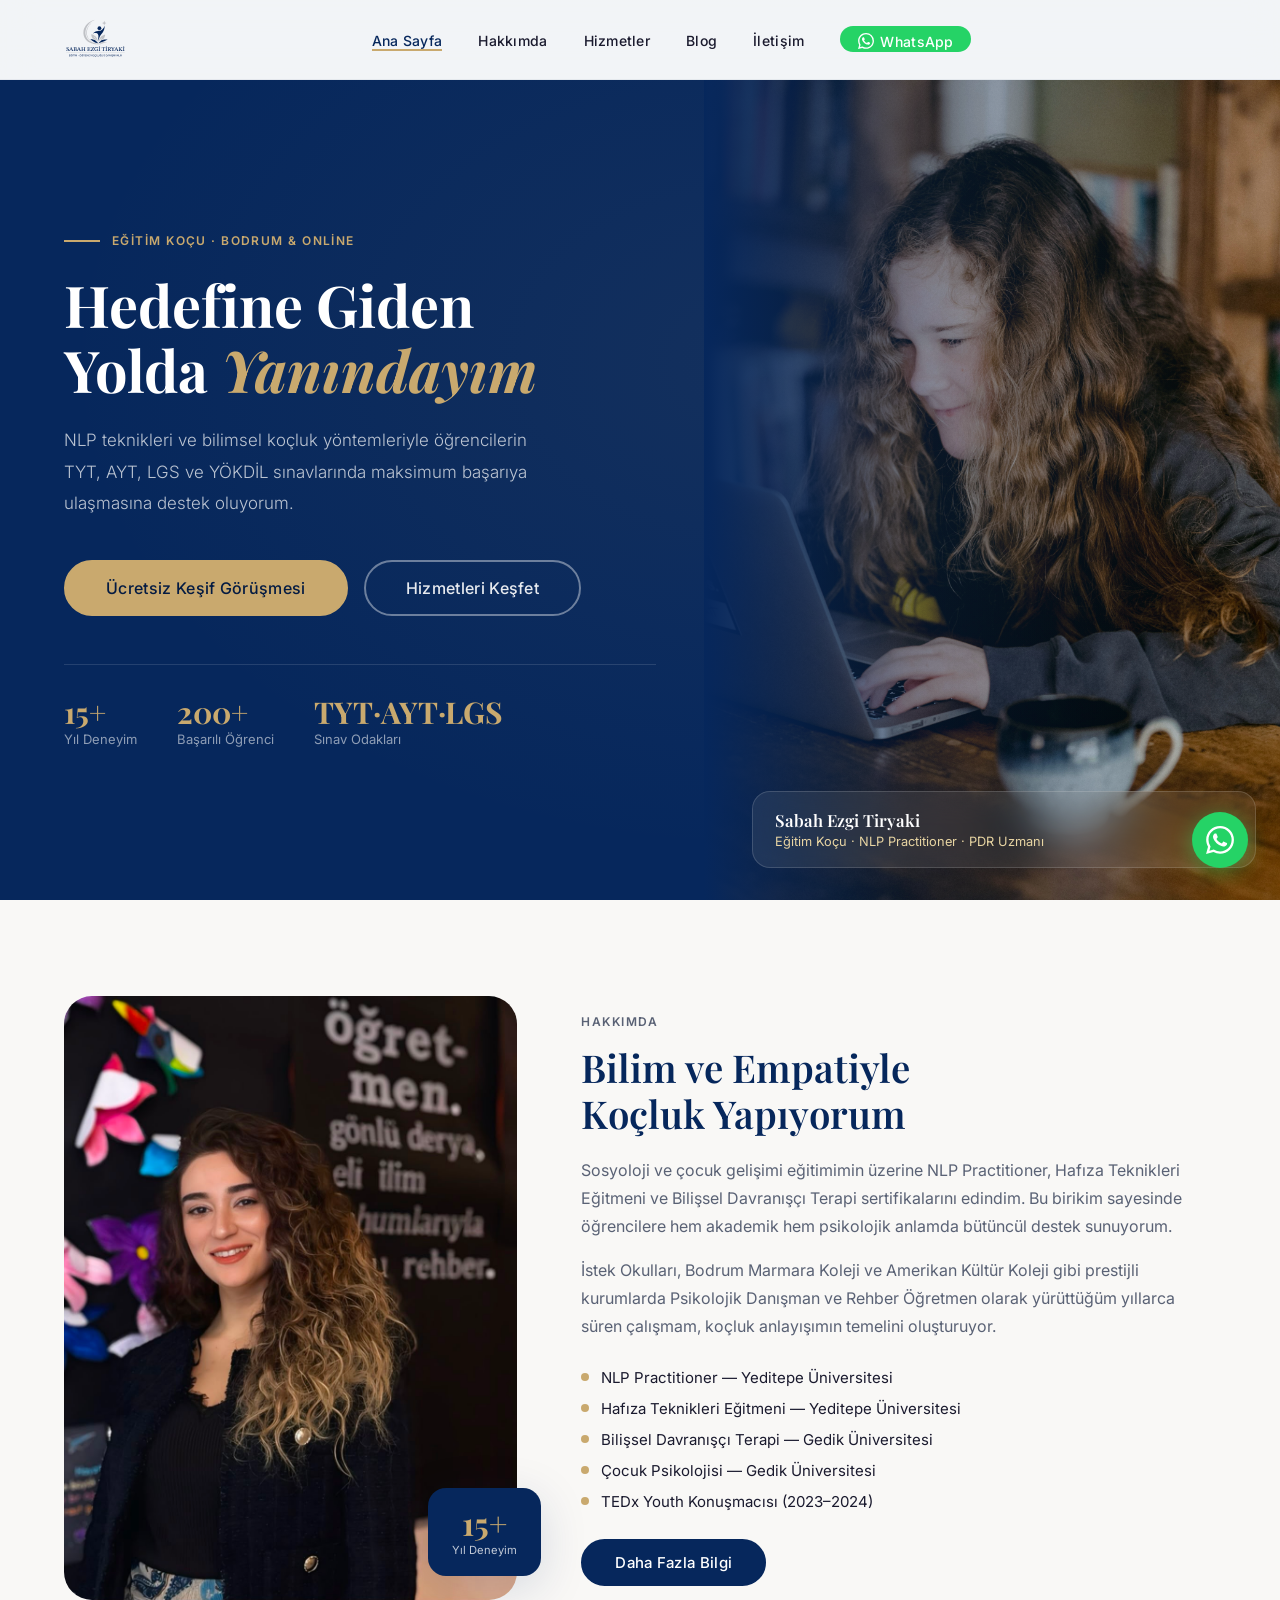
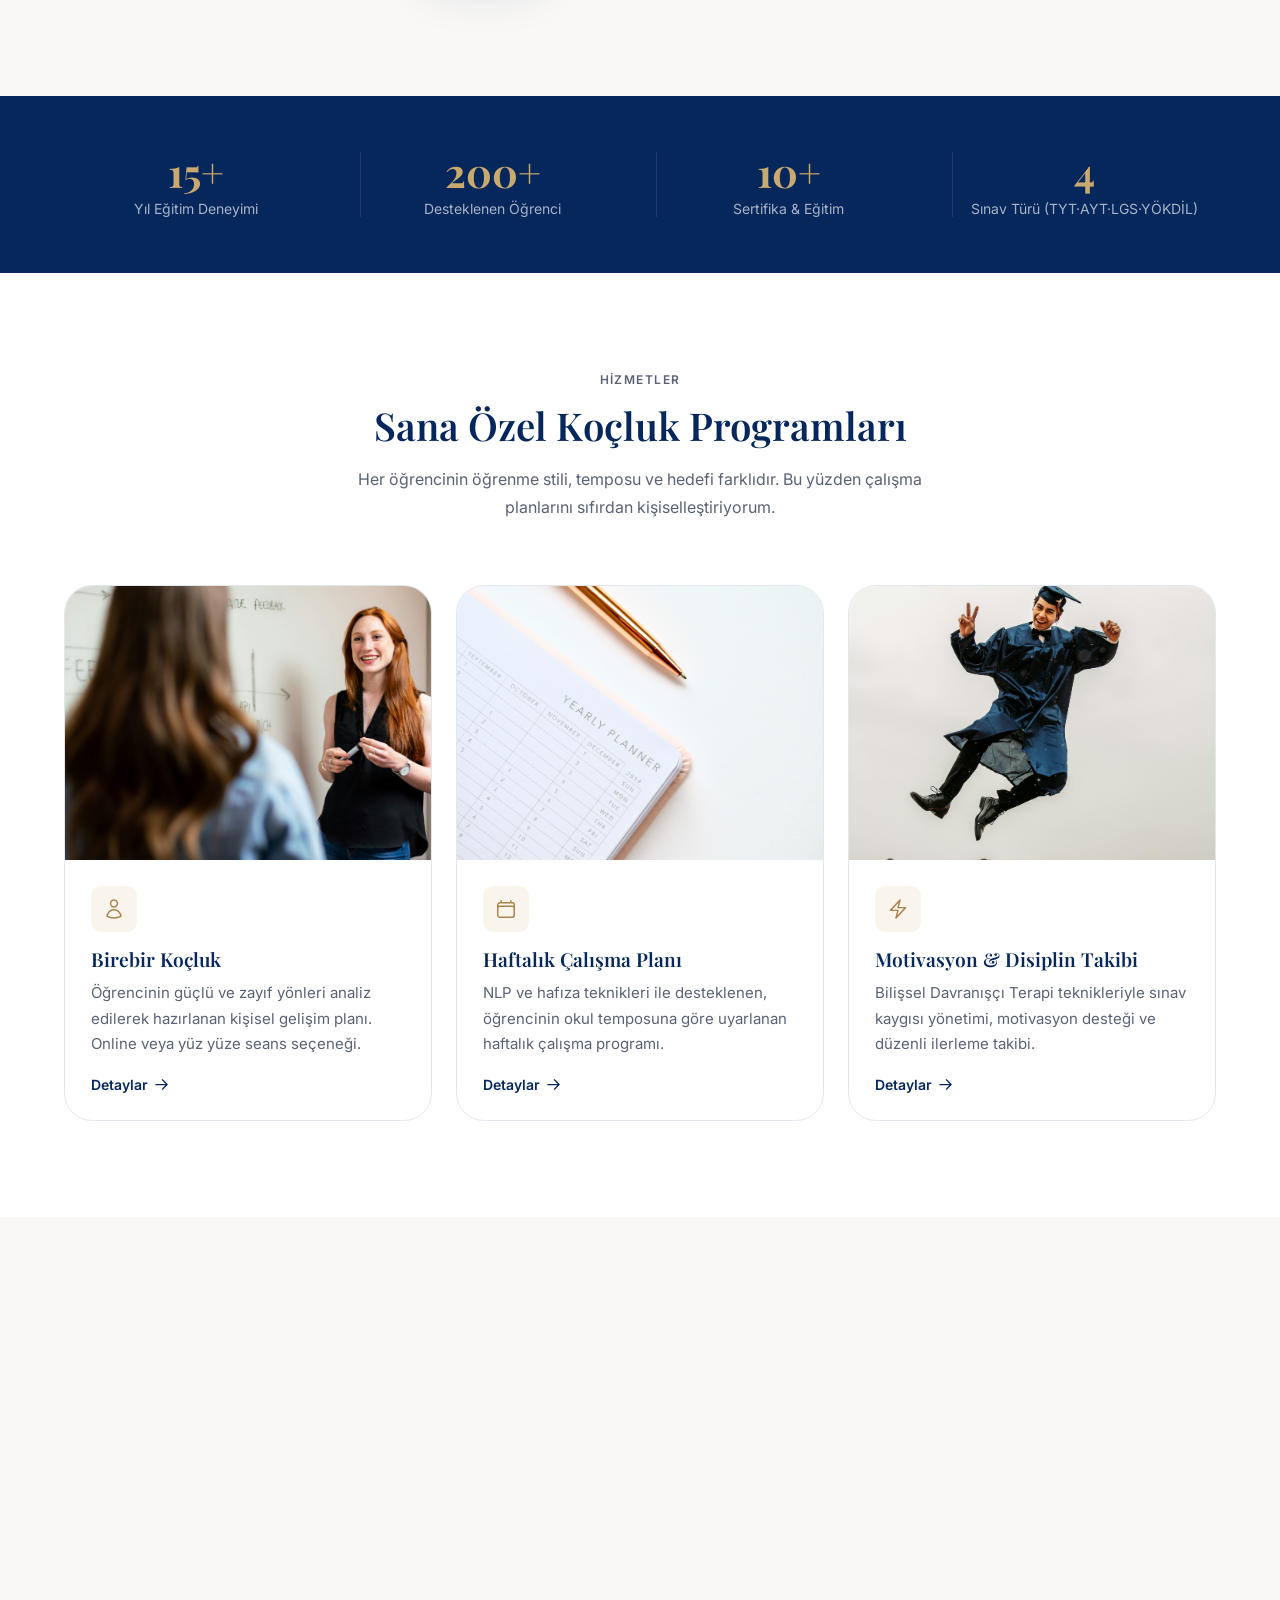
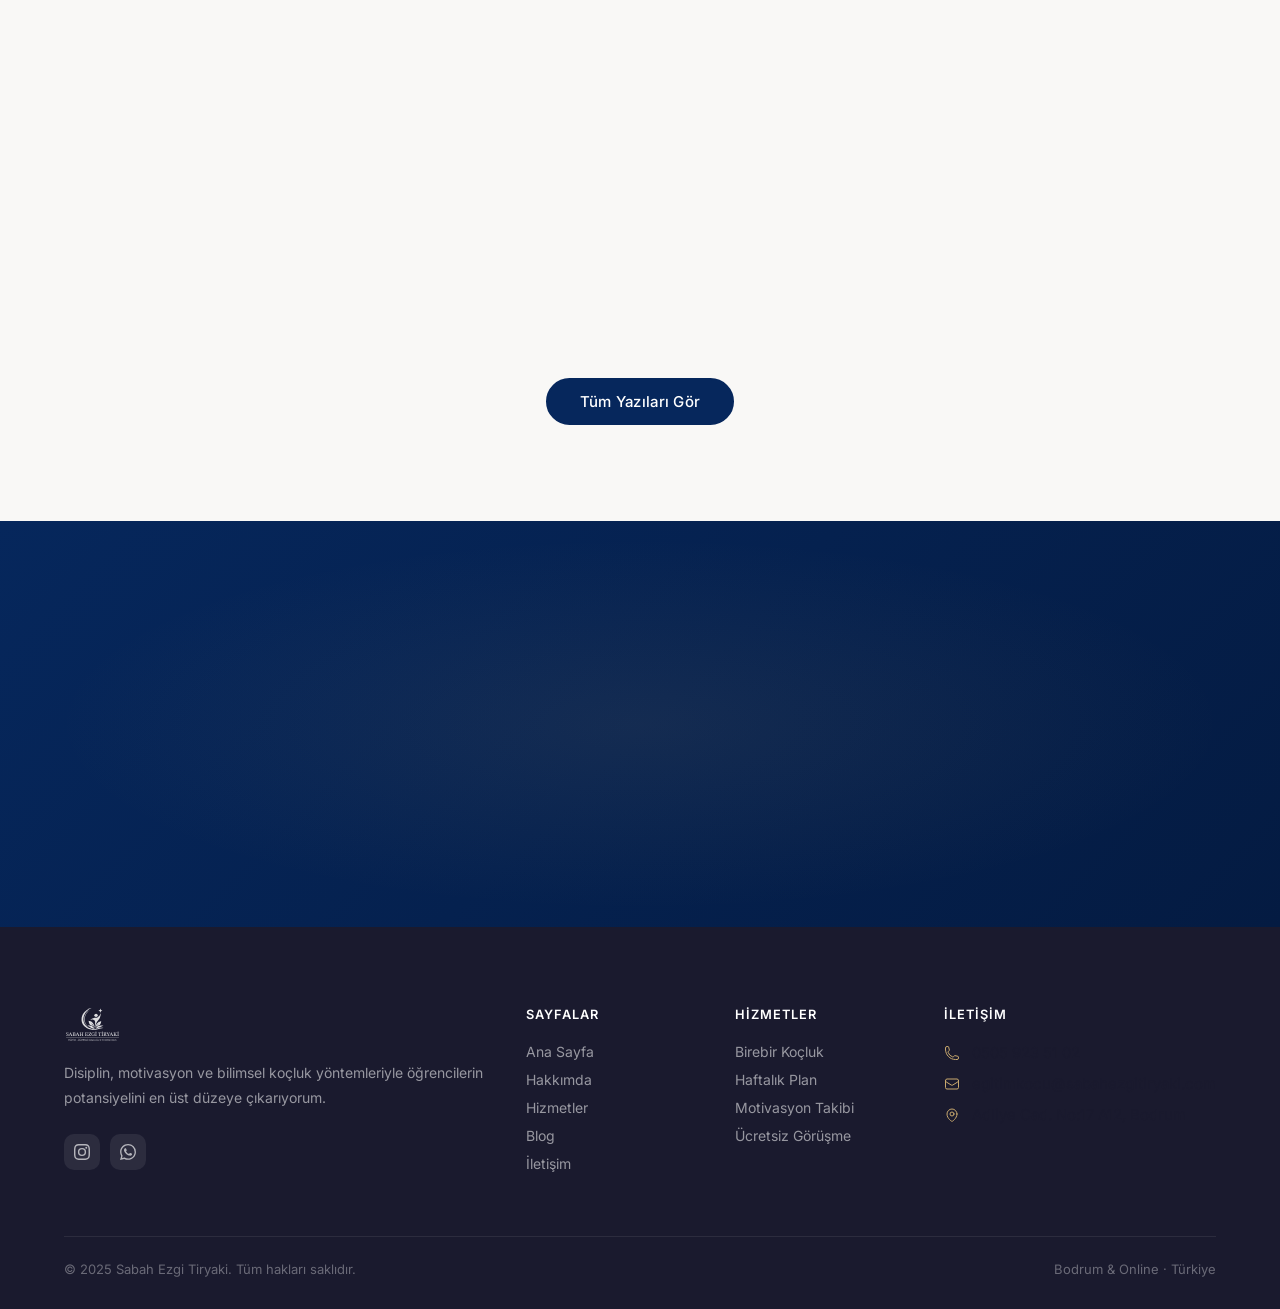
==== commit 5d8067f5: "Update index.html" ====
--- a/index.html
+++ b/index.html
@@ -317,7 +317,7 @@
         </div>
         <div class="f-contact-item">
           <svg xmlns="http://www.w3.org/2000/svg" fill="none" viewBox="0 0 24 24" stroke="currentColor" stroke-width="1.5"><path stroke-linecap="round" stroke-linejoin="round" d="M21.75 6.75v10.5a2.25 2.25 0 01-2.25 2.25h-15a2.25 2.25 0 01-2.25-2.25V6.75m19.5 0A2.25 2.25 0 0019.5 4.5h-15a2.25 2.25 0 00-2.25 2.25m19.5 0v.243a2.25 2.25 0 01-1.07 1.916l-7.5 4.615a2.25 2.25 0 01-2.36 0L3.32 8.91a2.25 2.25 0 01-1.07-1.916V6.75"/></svg>
-          <span class="ci-val">sabah.ezgi27@icloud.com</span>
+          <span class="ci-val">egitimkocu@sabahezgitiryaki.com</span>
         </div>
         <div class="f-contact-item">
           <svg xmlns="http://www.w3.org/2000/svg" fill="none" viewBox="0 0 24 24" stroke="currentColor" stroke-width="1.5"><path stroke-linecap="round" stroke-linejoin="round" d="M15 10.5a3 3 0 11-6 0 3 3 0 016 0z"/><path stroke-linecap="round" stroke-linejoin="round" d="M19.5 10.5c0 7.142-7.5 11.25-7.5 11.25S4.5 17.642 4.5 10.5a7.5 7.5 0 0115 0z"/></svg>
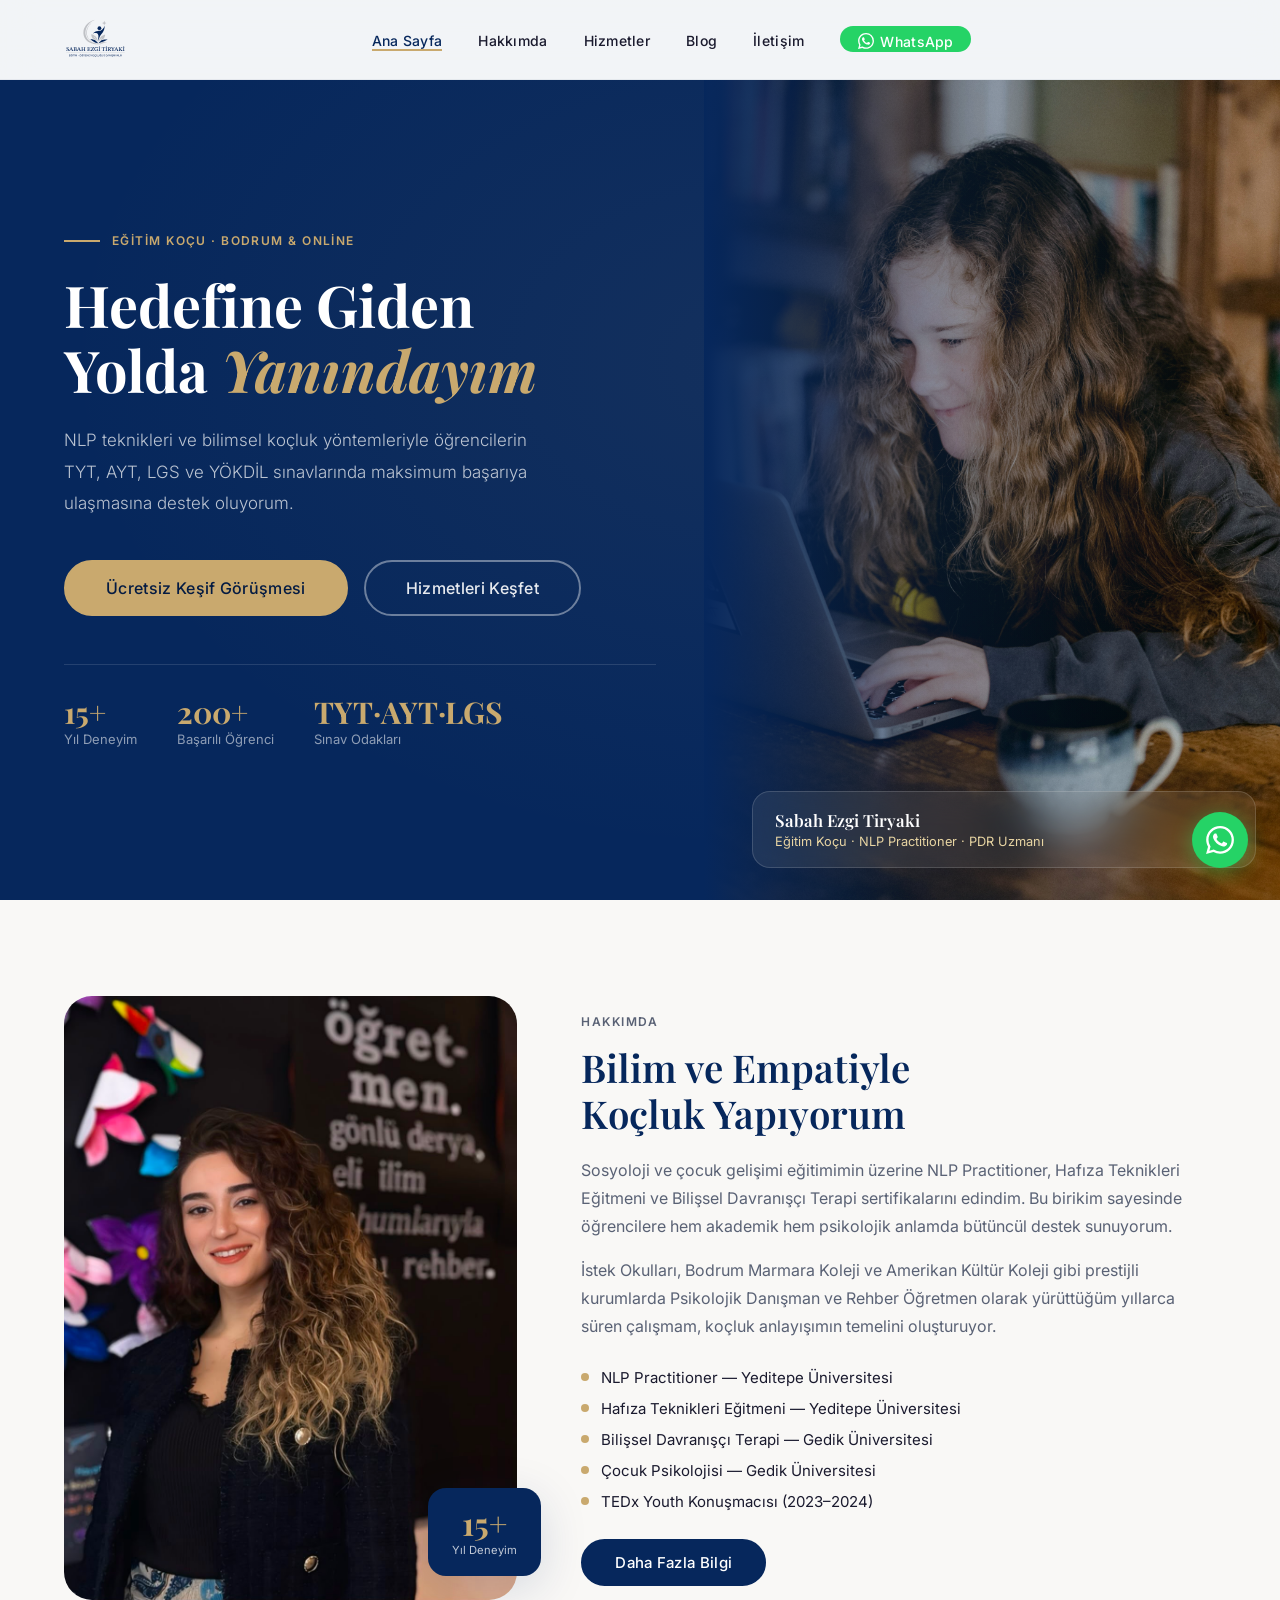
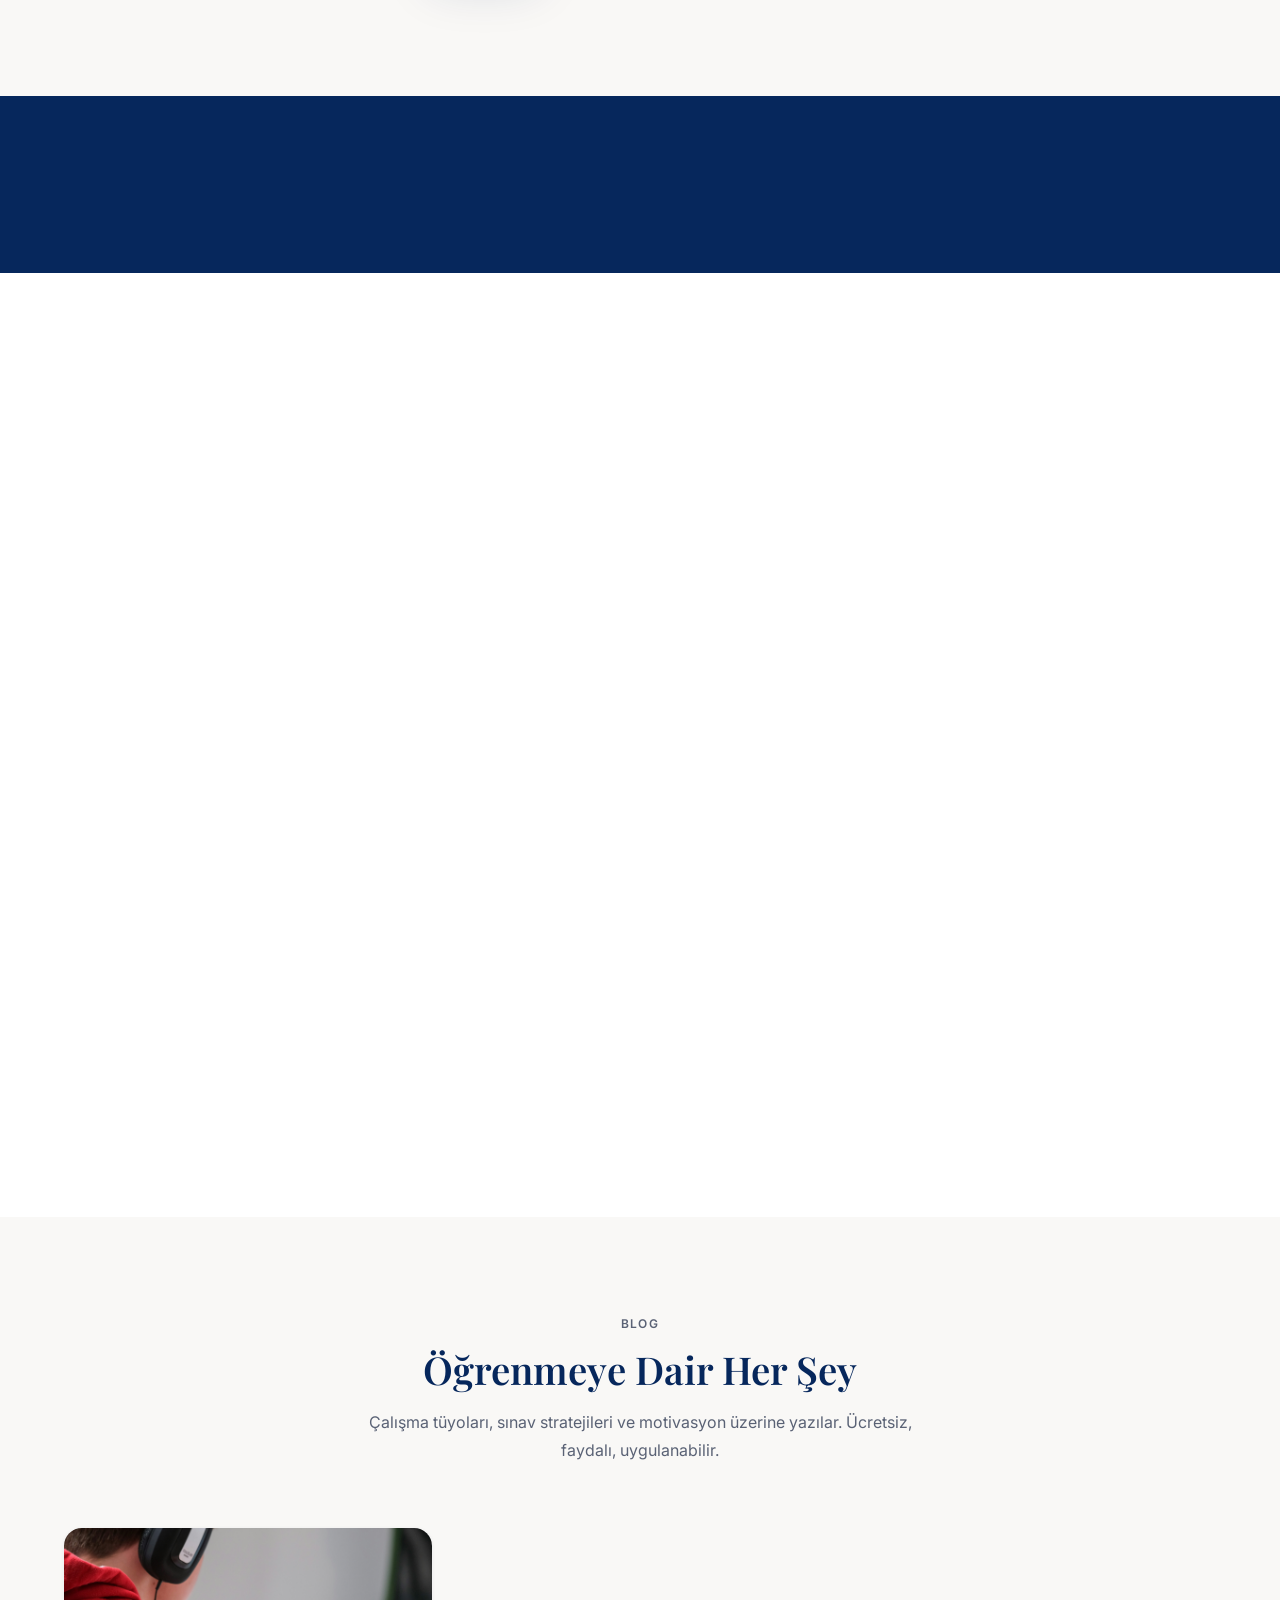
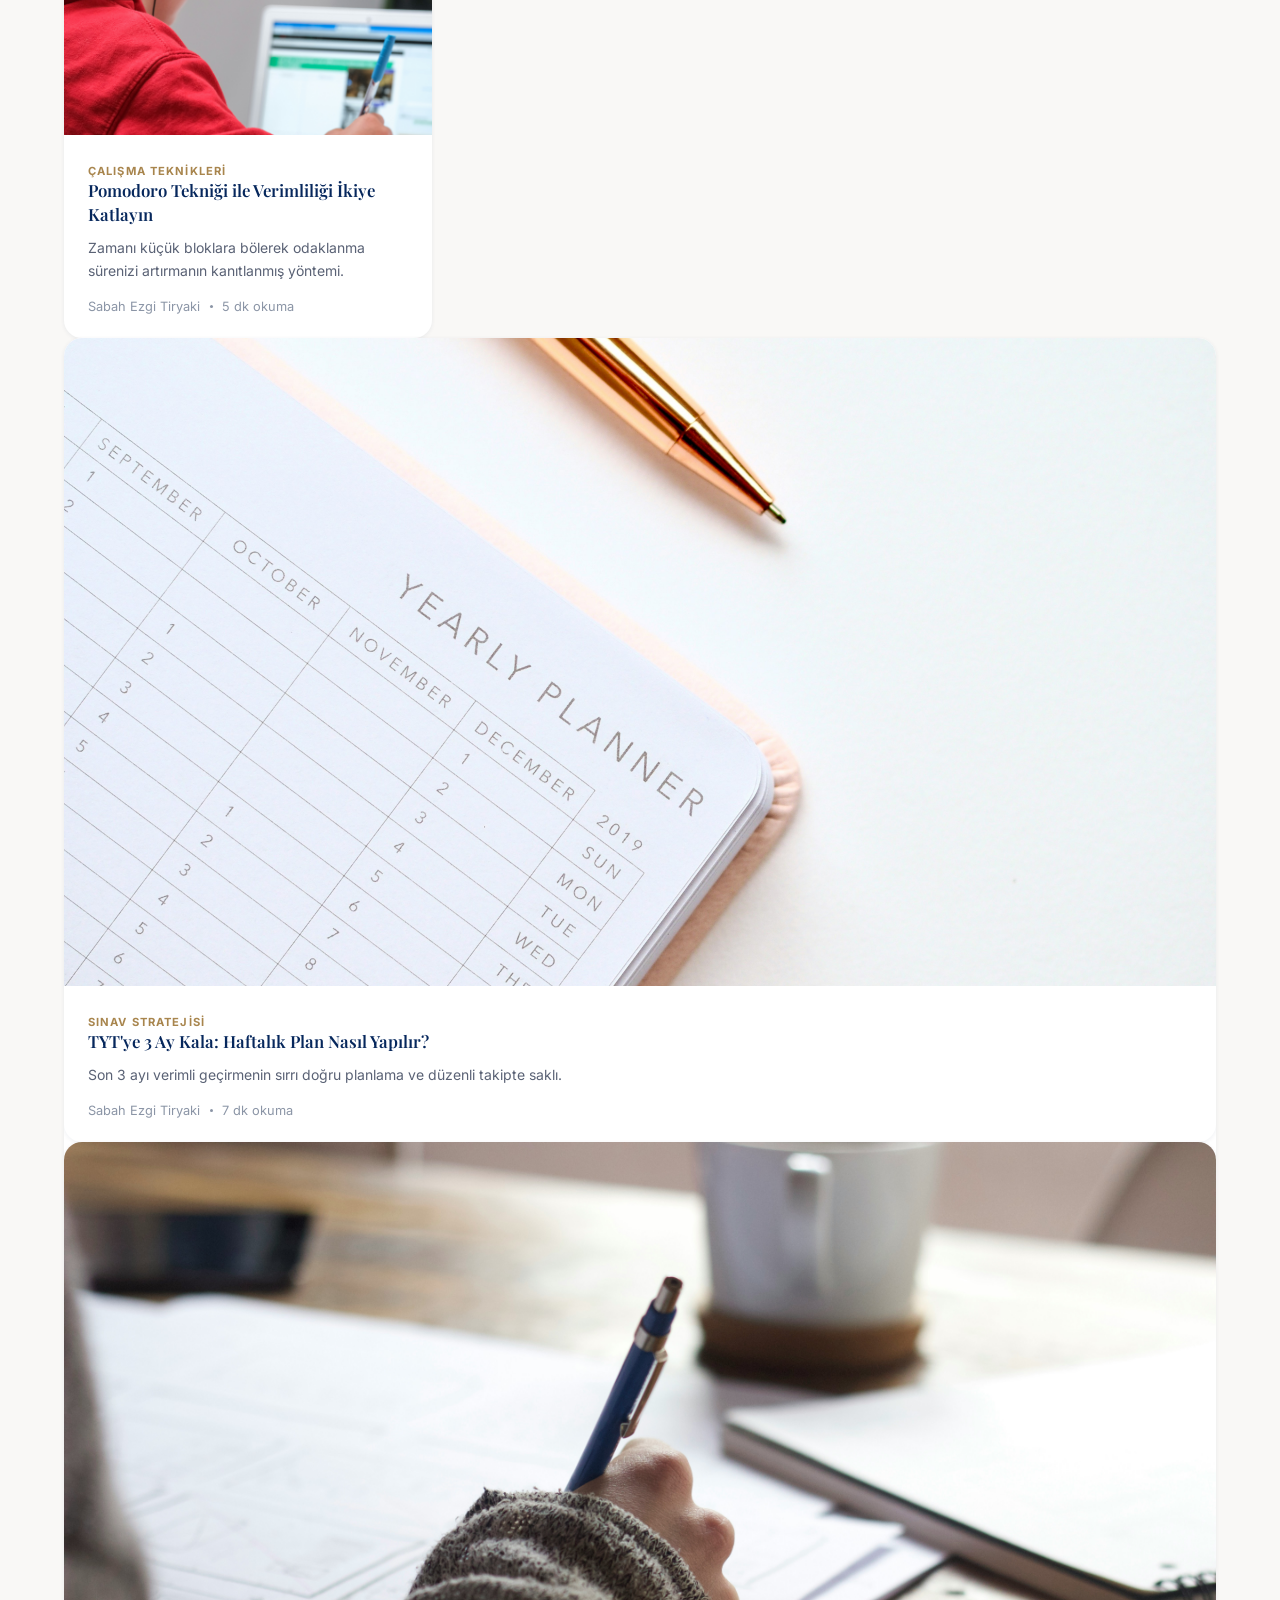
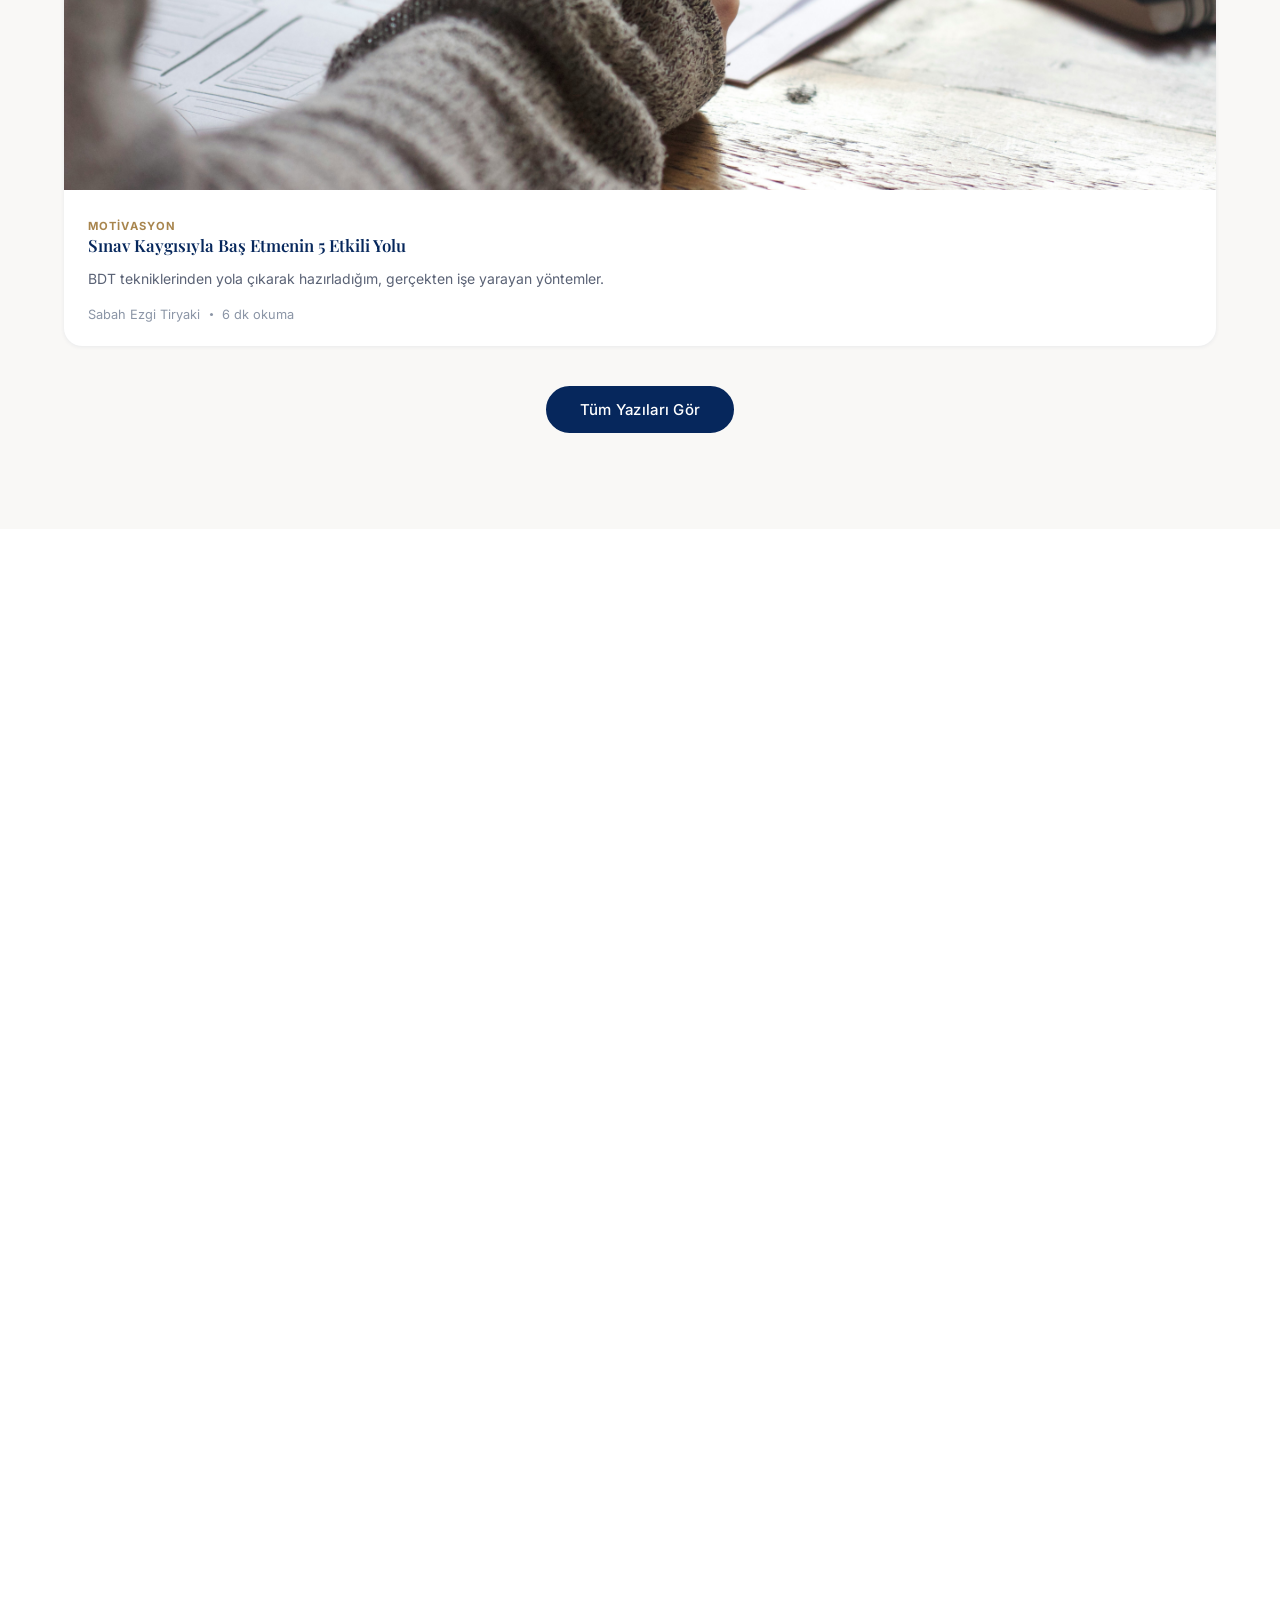
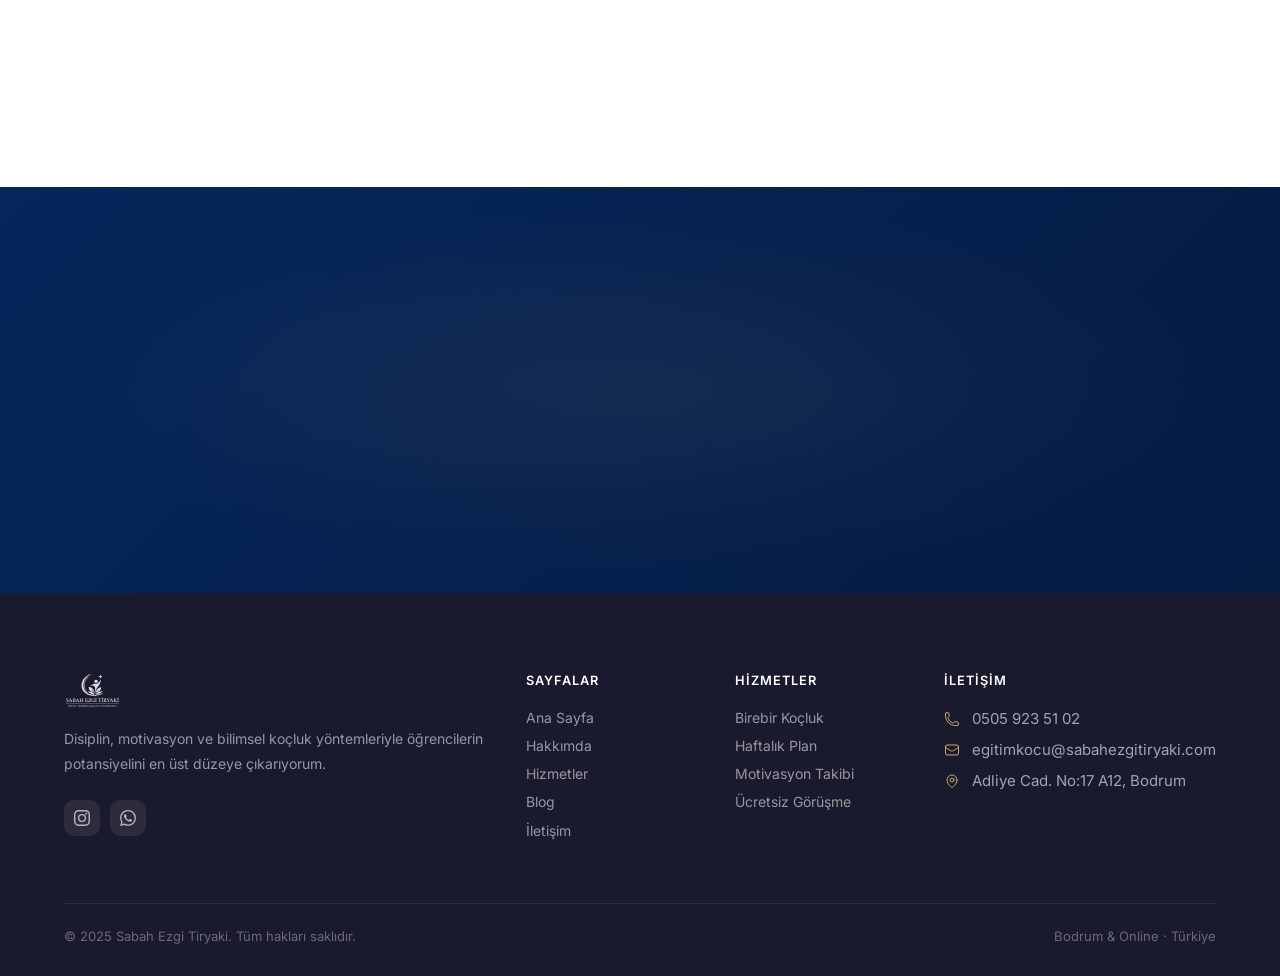
==== commit 6cac56c3: "Add files via upload" ====
--- a/index.html
+++ b/index.html
@@ -213,7 +213,7 @@
       <p>Çalışma tüyoları, sınav stratejileri ve motivasyon üzerine yazılar. Ücretsiz, faydalı, uygulanabilir.</p>
     </div>
     <div class="blog-cards">
-      <div class="blog-card fade">
+      <a href="blog.html" class="blog-card fade" style="display:block;color:inherit">
         <img src="images/online.jpg" alt="Online öğrenme">
         <div class="blog-body">
           <span class="blog-cat">Çalışma Teknikleri</span>
@@ -255,6 +255,86 @@
     </div>
     <div style="text-align:center;margin-top:2.5rem">
       <a href="blog.html" class="btn btn-navy">Tüm Yazıları Gör</a>
+    </div>
+  </div>
+</section>
+
+<!-- ═══ REFERANSLAR ═══════════════════════════════════════ -->
+<section class="section">
+  <div class="wrap">
+    <div class="sec-head fade">
+      <p class="label">Başarı Hikayeleri</p>
+      <h2>Öğrencilerimden Seçmeler</h2>
+      <p>Koçluk yaptığım öğrencilerin bir kısmının başarı yolculuğu.</p>
+    </div>
+    <div class="ref-grid">
+      <div class="ref-card fade">
+        <div class="ref-uni">Boğaziçi Üniversitesi</div>
+        <h4>Ceren Demirtaş</h4>
+        <p class="ref-detail">İstanbul Boğaziçi Üniversitesi İşletme Bölümü'ne yerleştirildi.</p>
+        <span class="ref-badge">2 Yıl Koçluk · 11. Sınıftan</span>
+      </div>
+      <div class="ref-card fade d1">
+        <div class="ref-uni">Boğaziçi → Almanya</div>
+        <h4>Yiğit Sevim</h4>
+        <p class="ref-detail">Boğaziçi İşletme'ye yerleşti, ardından Almanya'da aynı bölüme geçiş yaptı.</p>
+        <span class="ref-badge">12. Sınıf Koçluğu</span>
+      </div>
+      <div class="ref-card fade d2">
+        <div class="ref-uni">Ege Üniversitesi Tıp</div>
+        <h4>Mert Aydın</h4>
+        <p class="ref-detail">İzmir Ege Üniversitesi Tıp Fakültesi'ne yerleştirildi.</p>
+        <span class="ref-badge">3 Yıl Koçluk · 10. Sınıftan</span>
+      </div>
+      <div class="ref-card fade">
+        <div class="ref-uni">DEÜ → Amerika</div>
+        <h4>Onur Erdem</h4>
+        <p class="ref-detail">Dokuz Eylül Üniversitesi Bilgisayar Mühendisliği'ne, ardından Amerika'da aynı bölüme geçiş yaptı.</p>
+        <span class="ref-badge">12. Sınıf Danışmanlığı</span>
+      </div>
+      <div class="ref-card fade d1">
+        <div class="ref-uni">Ankara Üniversitesi Hukuk</div>
+        <h4>Arda Karahan</h4>
+        <p class="ref-detail">Ankara Üniversitesi Hukuk Bölümü'ne yerleştirildi.</p>
+        <span class="ref-badge">3 Yıl Koçluk · 10. Sınıftan</span>
+      </div>
+      <div class="ref-card fade d2">
+        <div class="ref-uni">Mimar Sinan GSF</div>
+        <h4>Ece Karahan</h4>
+        <p class="ref-detail">Mimar Sinan Üniversitesi Güzel Sanatlar Fakültesi'ne yerleştirildi.</p>
+        <span class="ref-badge">12. Sınıf Koçluğu</span>
+      </div>
+      <div class="ref-card fade">
+        <div class="ref-uni">Yıldız Teknik Üniversitesi</div>
+        <h4>Kaan Aksoy</h4>
+        <p class="ref-detail">Yıldız Teknik Üniversitesi Makine Mühendisliği'ne yerleştirildi.</p>
+        <span class="ref-badge">2 Yıl Koçluk · 11. Sınıftan</span>
+      </div>
+      <div class="ref-card fade d1">
+        <div class="ref-uni">Hatay MKÜ · Endüstri Müh.</div>
+        <h4>Esra Nur Taşdemir</h4>
+        <p class="ref-detail">Mezun öğrenci olarak YKS koçluğu yapıldı, Endüstri Mühendisliği'ne yerleştirildi.</p>
+        <span class="ref-badge">YKS Koçluğu</span>
+      </div>
+      <div class="ref-card fade d2">
+        <div class="ref-uni">Yeditepe · %50 Burslu</div>
+        <h4>Başak Altunlu</h4>
+        <p class="ref-detail">İstanbul Yeditepe Üniversitesi'ne %50 burslu yerleştirildi.</p>
+        <span class="ref-badge">YKS Koçluğu</span>
+      </div>
+    </div>
+    <!-- Diğer öğrenciler -->
+    <div class="ref-more fade">
+      <span class="ref-tag">Semiha Özcan · GAÜ Endüstri Müh.</span>
+      <span class="ref-tag">Yağmur Talyak · Nitelikli Anadolu 1.'liği</span>
+      <span class="ref-tag">Duru Aydın · Bahçeşehir Gastronomi Burslu</span>
+      <span class="ref-tag">Burak Yalçın · Türk-Alman Üniv. Elektrik</span>
+      <span class="ref-tag">Esma Hafif · Maltepe %50 Burslu</span>
+      <span class="ref-tag">Cemre Korkut · Bilgi Üniv. %50 Burslu</span>
+      <span class="ref-tag">Hacer Sümer · Tınaztepe Ebelik Burslu</span>
+      <span class="ref-tag">Damla Korkmaz · ÇOMÜ Uluslararası İlişkiler</span>
+      <span class="ref-tag">Arda Aydemir · Uludağ Makine Müh.</span>
+      <span class="ref-tag">+ Tercih Danışmanlığı: 10+ öğrenci</span>
     </div>
   </div>
 </section>
@@ -282,7 +362,7 @@
         <img class="footer-logo" src="images/logo.svg" alt="Sabah Ezgi Tiryaki">
         <p>Disiplin, motivasyon ve bilimsel koçluk yöntemleriyle öğrencilerin potansiyelini en üst düzeye çıkarıyorum.</p>
         <div class="socials">
-          <a href="#" class="social-a" aria-label="Instagram">
+          <a href="https://www.instagram.com/egitimkocusabahezgitiryaki" class="social-a" aria-label="Instagram" target="_blank" rel="noopener">
             <svg xmlns="http://www.w3.org/2000/svg" viewBox="0 0 24 24" fill="currentColor"><path d="M12 2.163c3.204 0 3.584.012 4.85.07 3.252.148 4.771 1.691 4.919 4.919.058 1.265.069 1.645.069 4.849 0 3.205-.012 3.584-.069 4.849-.149 3.225-1.664 4.771-4.919 4.919-1.266.058-1.644.07-4.85.07-3.204 0-3.584-.012-4.849-.07-3.26-.149-4.771-1.699-4.919-4.92-.058-1.265-.07-1.644-.07-4.849 0-3.204.013-3.583.07-4.849.149-3.227 1.664-4.771 4.919-4.919 1.266-.057 1.645-.069 4.849-.069zM12 0C8.741 0 8.333.014 7.053.072 2.695.272.273 2.69.073 7.052.014 8.333 0 8.741 0 12c0 3.259.014 3.668.072 4.948.2 4.358 2.618 6.78 6.98 6.98C8.333 23.986 8.741 24 12 24c3.259 0 3.668-.014 4.948-.072 4.354-.2 6.782-2.618 6.979-6.98.059-1.28.073-1.689.073-4.948 0-3.259-.014-3.667-.072-4.947-.196-4.354-2.617-6.78-6.979-6.98C15.668.014 15.259 0 12 0zm0 5.838a6.162 6.162 0 100 12.324 6.162 6.162 0 000-12.324zM12 16a4 4 0 110-8 4 4 0 010 8zm6.406-11.845a1.44 1.44 0 100 2.881 1.44 1.44 0 000-2.881z"/></svg>
           </a>
           <a href="https://wa.me/905059235102" class="social-a" aria-label="WhatsApp" target="_blank" rel="noopener">
--- a/css/style.css
+++ b/css/style.css
@@ -732,6 +732,8 @@
 .ci-icon svg { width: 20px; height: 20px; }
 .ci-label { display: block; font-size: .75rem; font-weight: 600; text-transform: uppercase; letter-spacing: .08em; color: var(--light); margin-bottom: 3px; }
 .ci-val { font-size: .9375rem; color: var(--text); }
+.footer .ci-val,
+.footer .f-contact-item span { color: rgba(255,255,255,.6); }
 .contact-form {
   background: #fff;
   border-radius: var(--r-xl);
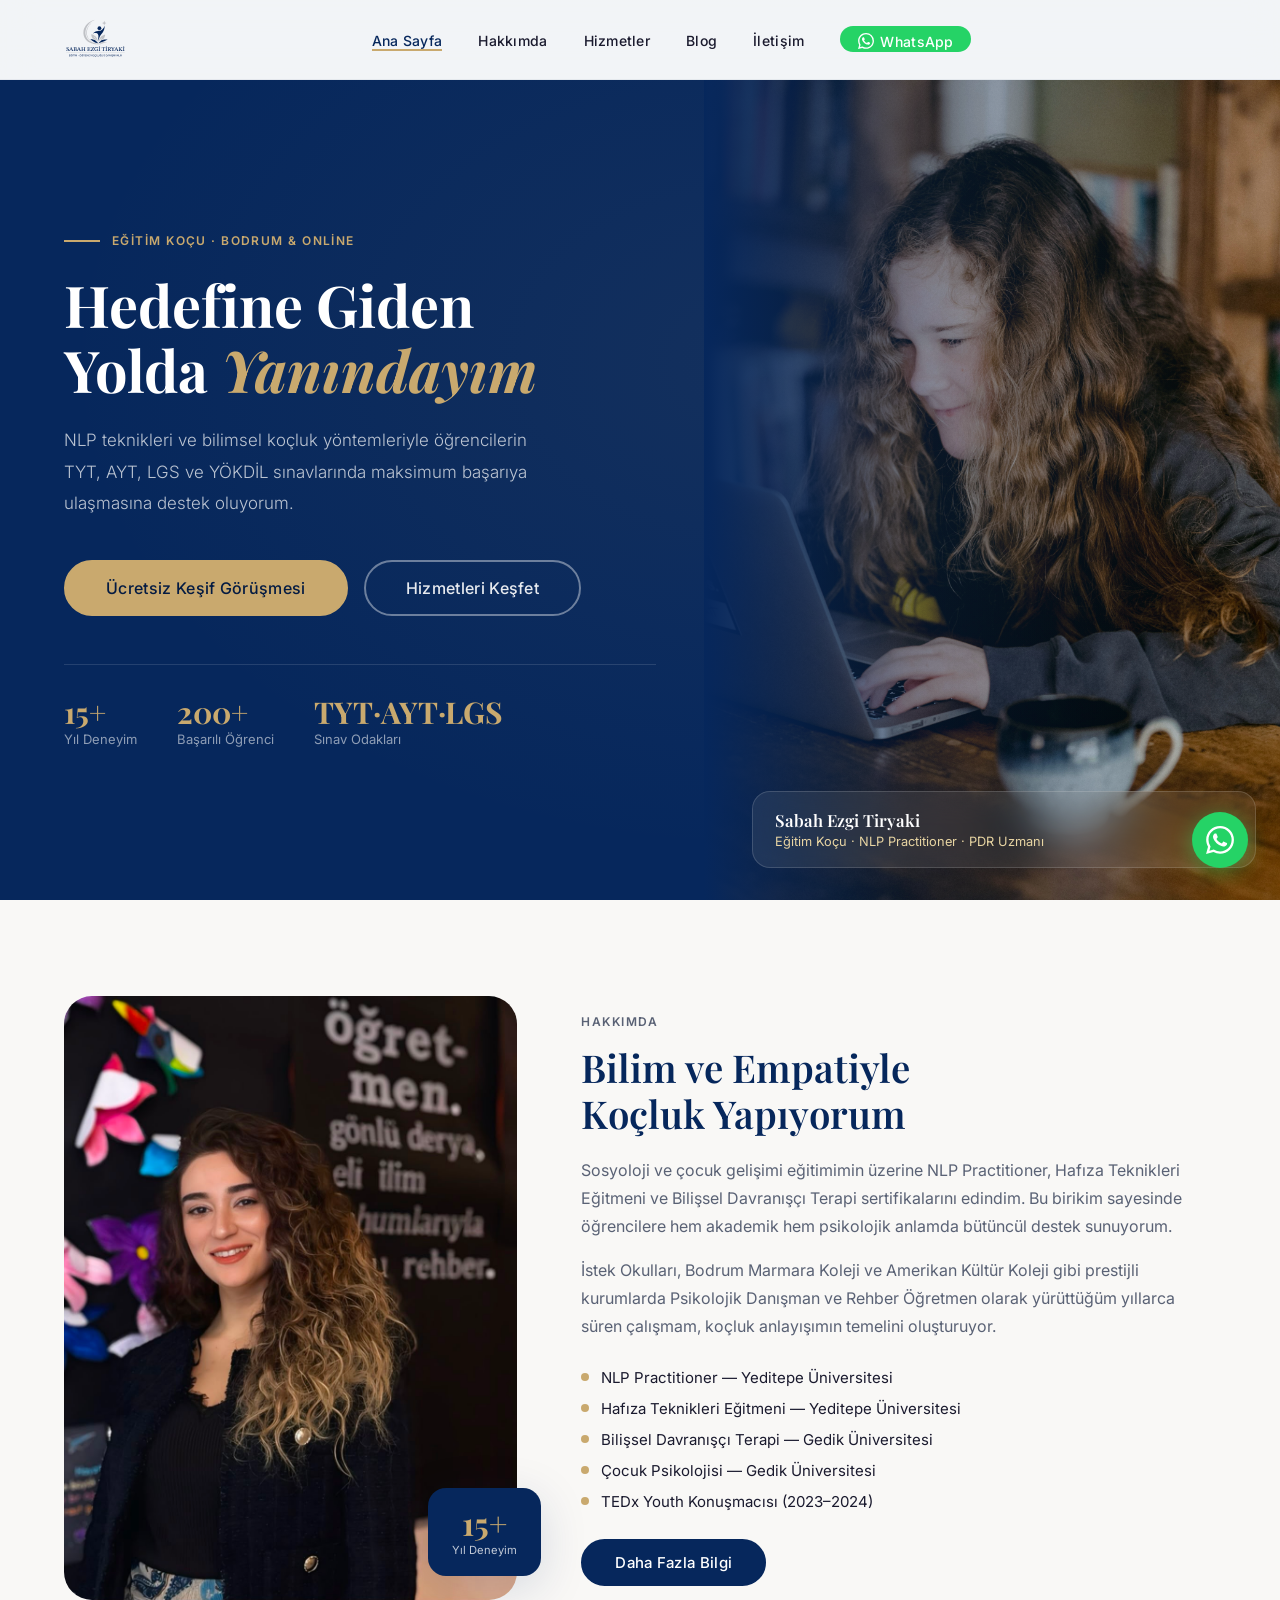
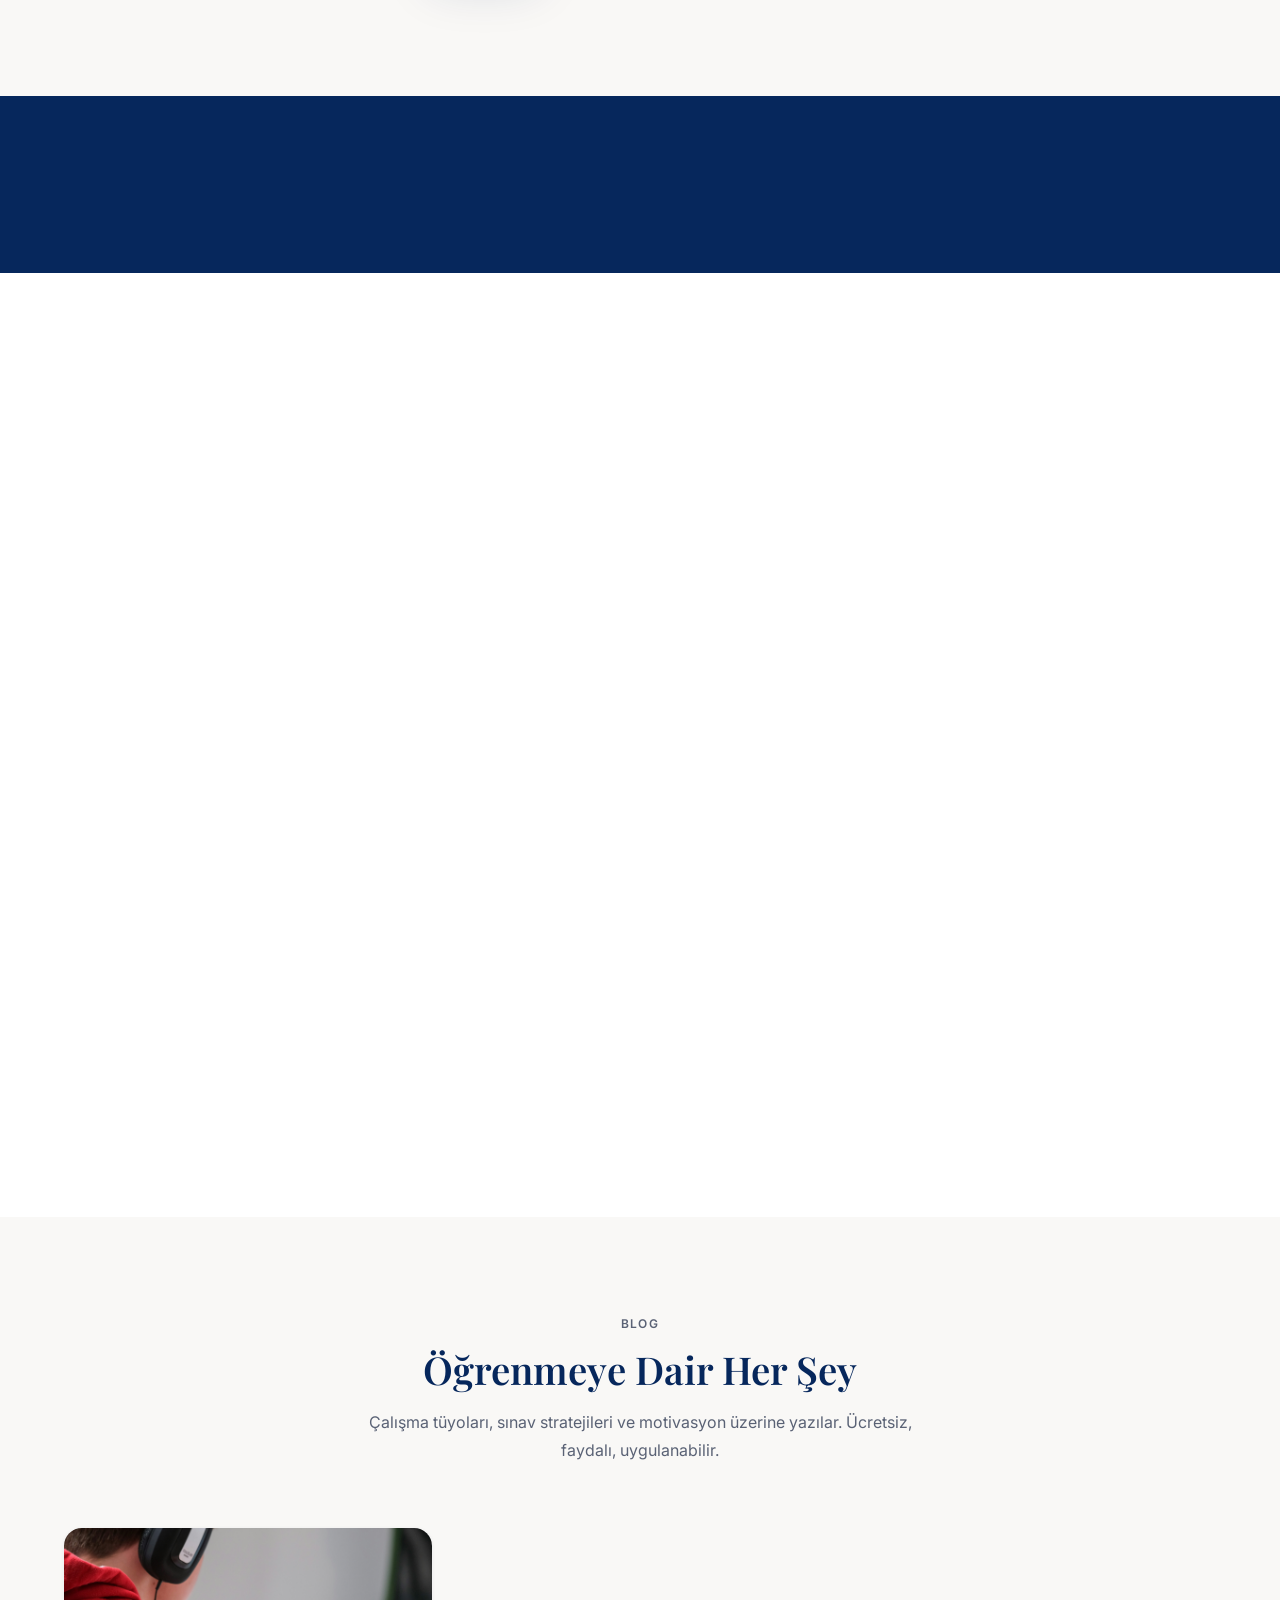
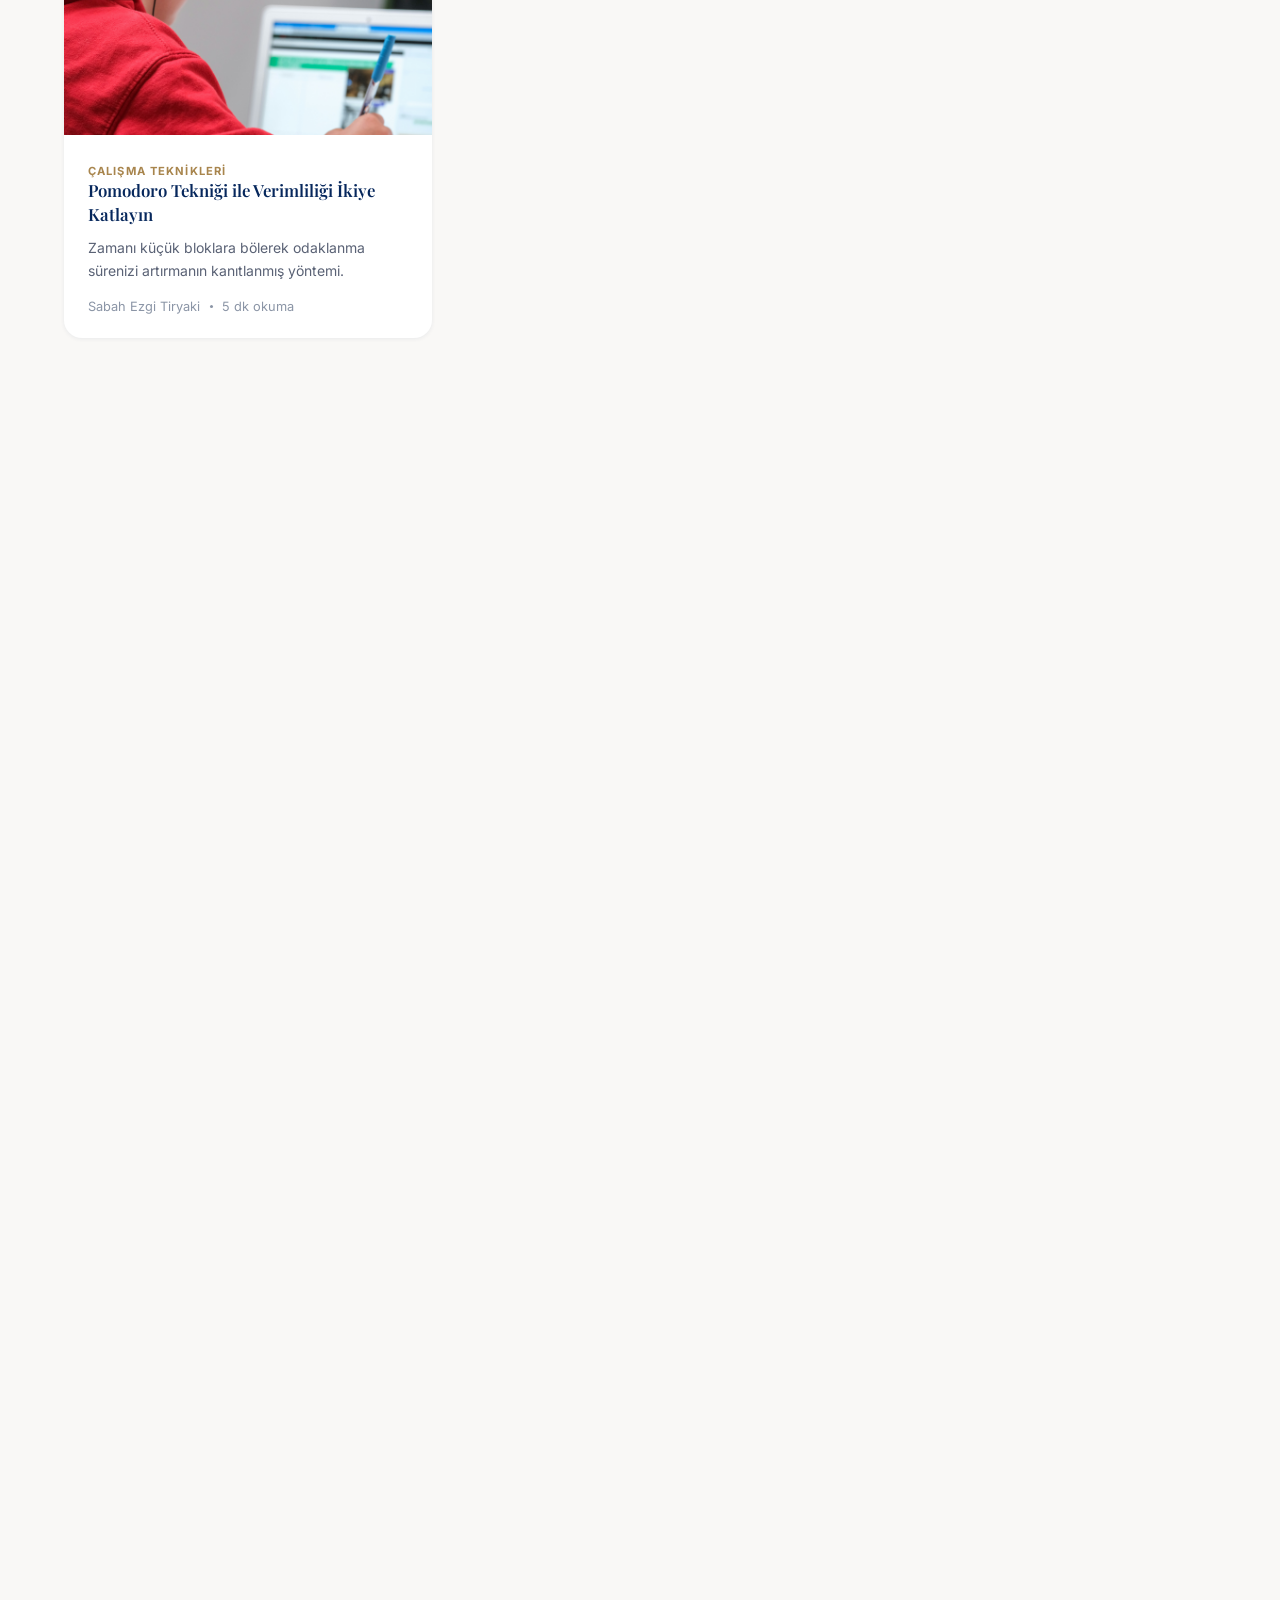
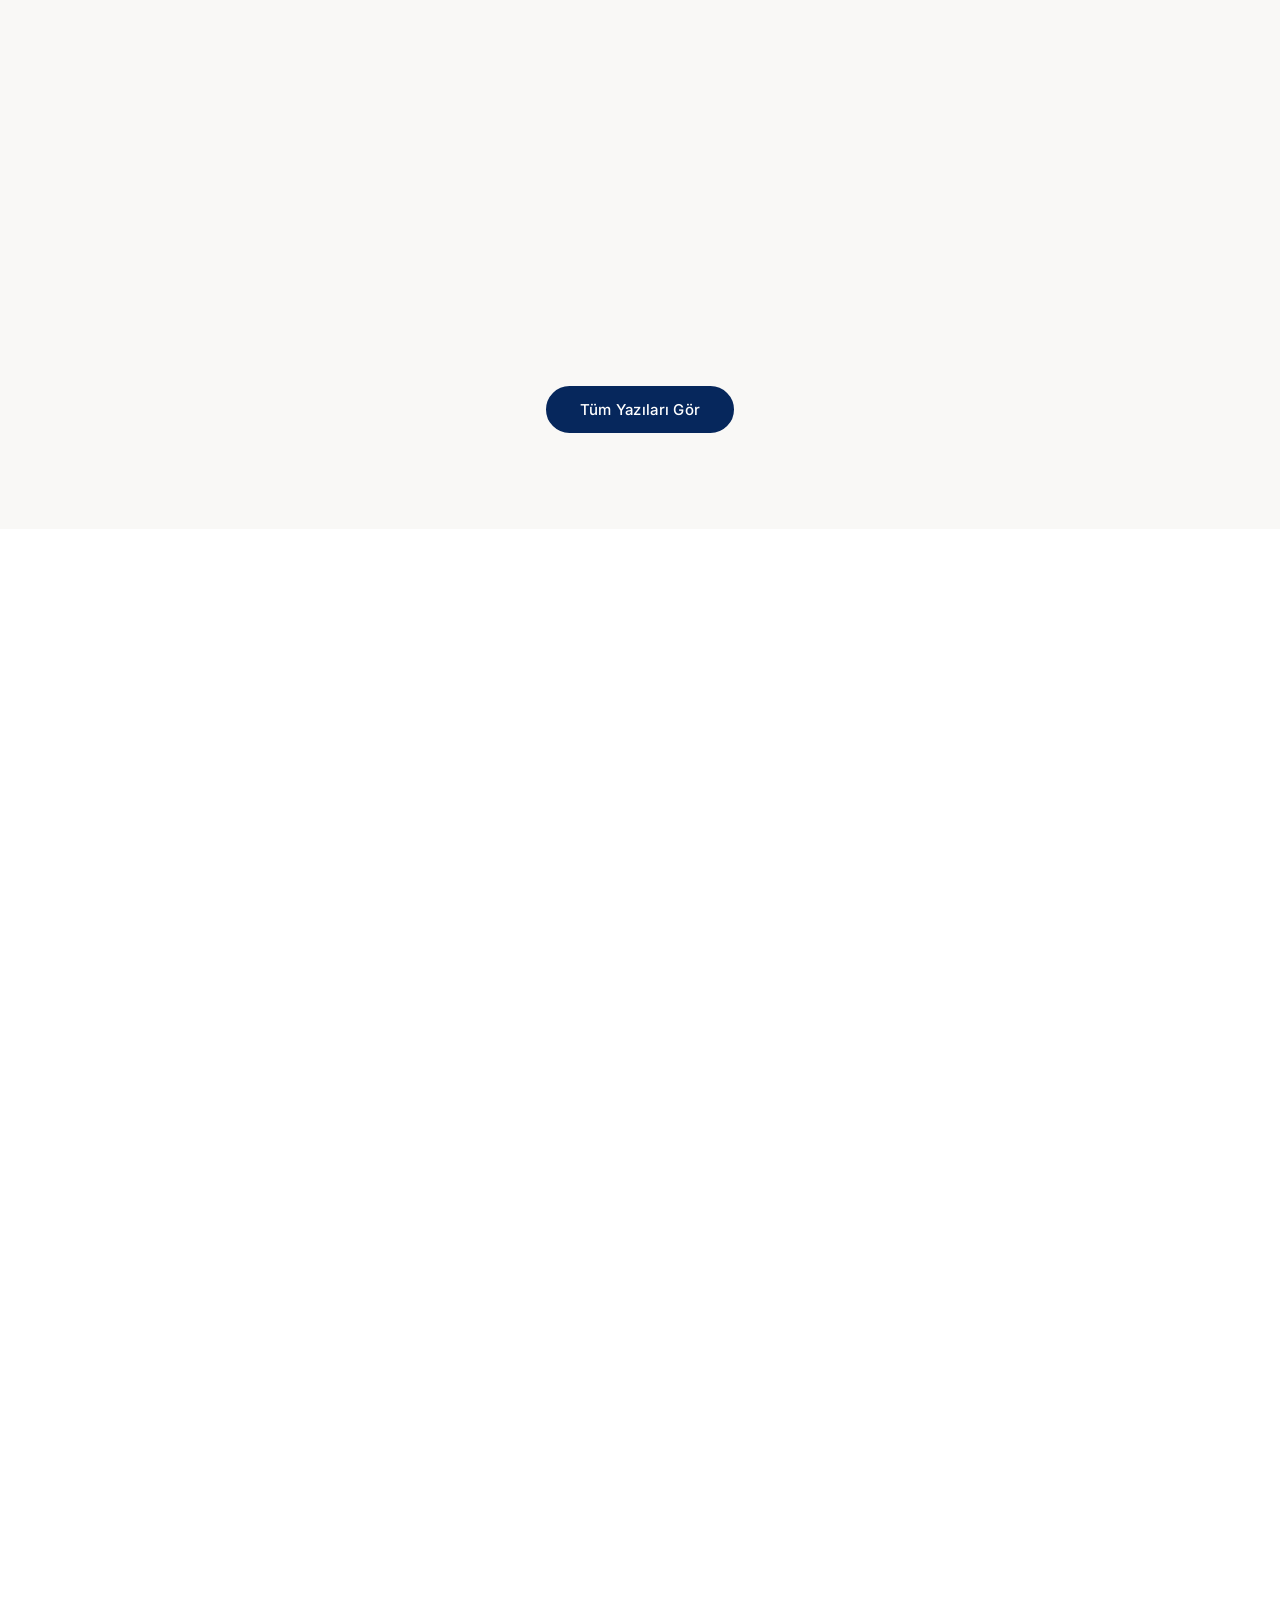
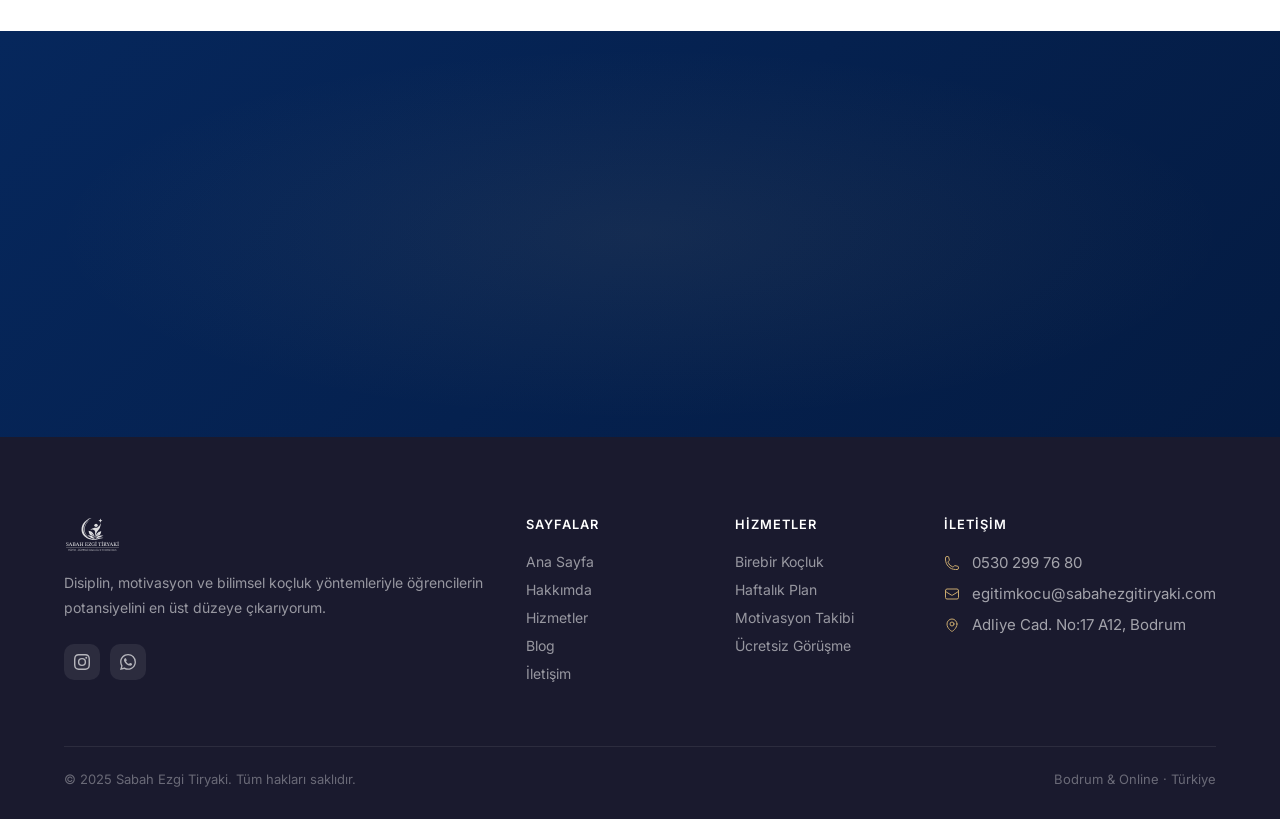
==== commit 2b050f64: "Update index.html" ====
--- a/index.html
+++ b/index.html
@@ -27,14 +27,14 @@
       <li><a href="blog.html">Blog</a></li>
       <li><a href="iletisim.html">İletişim</a></li>
       <li>
-        <a href="https://wa.me/905059235102" class="nav-wa" target="_blank" rel="noopener">
+        <a href="https://wa.me/905302997680" class="nav-wa" target="_blank" rel="noopener">
           <svg xmlns="http://www.w3.org/2000/svg" viewBox="0 0 24 24" fill="currentColor"><path d="M17.472 14.382c-.297-.149-1.758-.867-2.03-.967-.273-.099-.471-.148-.67.15-.197.297-.767.966-.94 1.164-.173.199-.347.223-.644.075-.297-.15-1.255-.463-2.39-1.475-.883-.788-1.48-1.761-1.653-2.059-.173-.297-.018-.458.13-.606.134-.133.298-.347.446-.52.149-.174.198-.298.298-.497.099-.198.05-.371-.025-.52-.075-.149-.669-1.612-.916-2.207-.242-.579-.487-.5-.669-.51-.173-.008-.371-.01-.57-.01-.198 0-.52.074-.792.372-.272.297-1.04 1.016-1.04 2.479 0 1.462 1.065 2.875 1.213 3.074.149.198 2.096 3.2 5.077 4.487.709.306 1.262.489 1.694.625.712.227 1.36.195 1.871.118.571-.085 1.758-.719 2.006-1.413.248-.694.248-1.289.173-1.413-.074-.124-.272-.198-.57-.347m-5.421 7.403h-.004a9.87 9.87 0 01-5.031-1.378l-.361-.214-3.741.982.998-3.648-.235-.374a9.86 9.86 0 01-1.51-5.26c.001-5.45 4.436-9.884 9.888-9.884 2.64 0 5.122 1.03 6.988 2.898a9.825 9.825 0 012.893 6.994c-.003 5.45-4.437 9.884-9.885 9.884m8.413-18.297A11.815 11.815 0 0012.05 0C5.495 0 .16 5.335.157 11.892c0 2.096.547 4.142 1.588 5.945L.057 24l6.305-1.654a11.882 11.882 0 005.683 1.448h.005c6.554 0 11.89-5.335 11.893-11.893a11.821 11.821 0 00-3.48-8.413z"/></svg>
           WhatsApp
         </a>
       </li>
     </ul>
     <div class="nav-cta-wrap">
-      <a href="https://wa.me/905059235102" class="nav-wa" target="_blank" rel="noopener" style="display:none">
+      <a href="https://wa.me/905302997680" class="nav-wa" target="_blank" rel="noopener" style="display:none">
         <svg xmlns="http://www.w3.org/2000/svg" viewBox="0 0 24 24" fill="currentColor" style="width:16px;height:16px"><path d="M17.472 14.382c-.297-.149-1.758-.867-2.03-.967-.273-.099-.471-.148-.67.15-.197.297-.767.966-.94 1.164-.173.199-.347.223-.644.075-.297-.15-1.255-.463-2.39-1.475-.883-.788-1.48-1.761-1.653-2.059-.173-.297-.018-.458.13-.606.134-.133.298-.347.446-.52.149-.174.198-.298.298-.497.099-.198.05-.371-.025-.52-.075-.149-.669-1.612-.916-2.207-.242-.579-.487-.5-.669-.51-.173-.008-.371-.01-.57-.01-.198 0-.52.074-.792.372-.272.297-1.04 1.016-1.04 2.479 0 1.462 1.065 2.875 1.213 3.074.149.198 2.096 3.2 5.077 4.487.709.306 1.262.489 1.694.625.712.227 1.36.195 1.871.118.571-.085 1.758-.719 2.006-1.413.248-.694.248-1.289.173-1.413-.074-.124-.272-.198-.57-.347m-5.421 7.403h-.004a9.87 9.87 0 01-5.031-1.378l-.361-.214-3.741.982.998-3.648-.235-.374a9.86 9.86 0 01-1.51-5.26c.001-5.45 4.436-9.884 9.888-9.884 2.64 0 5.122 1.03 6.988 2.898a9.825 9.825 0 012.893 6.994c-.003 5.45-4.437 9.884-9.885 9.884m8.413-18.297A11.815 11.815 0 0012.05 0C5.495 0 .16 5.335.157 11.892c0 2.096.547 4.142 1.588 5.945L.057 24l6.305-1.654a11.882 11.882 0 005.683 1.448h.005c6.554 0 11.89-5.335 11.893-11.893a11.821 11.821 0 00-3.48-8.413z"/></svg>
         WhatsApp
       </a>
@@ -346,7 +346,7 @@
     <p>30 dakikalık görüşmede hedeflerinizi konuşalım, size özel bir yol haritası çizelim. Taahhüt yok, baskı yok.</p>
     <div class="btn-row">
       <a href="iletisim.html" class="btn btn-gold btn-lg">Randevu Alın</a>
-      <a href="https://wa.me/905059235102" class="btn btn-ghost btn-lg" target="_blank" rel="noopener">
+      <a href="https://wa.me/905302997680" class="btn btn-ghost btn-lg" target="_blank" rel="noopener">
         <svg xmlns="http://www.w3.org/2000/svg" viewBox="0 0 24 24" fill="currentColor" style="width:18px;height:18px"><path d="M17.472 14.382c-.297-.149-1.758-.867-2.03-.967-.273-.099-.471-.148-.67.15-.197.297-.767.966-.94 1.164-.173.199-.347.223-.644.075-.297-.15-1.255-.463-2.39-1.475-.883-.788-1.48-1.761-1.653-2.059-.173-.297-.018-.458.13-.606.134-.133.298-.347.446-.52.149-.174.198-.298.298-.497.099-.198.05-.371-.025-.52-.075-.149-.669-1.612-.916-2.207-.242-.579-.487-.5-.669-.51-.173-.008-.371-.01-.57-.01-.198 0-.52.074-.792.372-.272.297-1.04 1.016-1.04 2.479 0 1.462 1.065 2.875 1.213 3.074.149.198 2.096 3.2 5.077 4.487.709.306 1.262.489 1.694.625.712.227 1.36.195 1.871.118.571-.085 1.758-.719 2.006-1.413.248-.694.248-1.289.173-1.413-.074-.124-.272-.198-.57-.347m-5.421 7.403h-.004a9.87 9.87 0 01-5.031-1.378l-.361-.214-3.741.982.998-3.648-.235-.374a9.86 9.86 0 01-1.51-5.26c.001-5.45 4.436-9.884 9.888-9.884 2.64 0 5.122 1.03 6.988 2.898a9.825 9.825 0 012.893 6.994c-.003 5.45-4.437 9.884-9.885 9.884m8.413-18.297A11.815 11.815 0 0012.05 0C5.495 0 .16 5.335.157 11.892c0 2.096.547 4.142 1.588 5.945L.057 24l6.305-1.654a11.882 11.882 0 005.683 1.448h.005c6.554 0 11.89-5.335 11.893-11.893a11.821 11.821 0 00-3.48-8.413z"/></svg>
         WhatsApp'tan Yazın
       </a>
@@ -365,7 +365,7 @@
           <a href="https://www.instagram.com/egitimkocusabahezgitiryaki" class="social-a" aria-label="Instagram" target="_blank" rel="noopener">
             <svg xmlns="http://www.w3.org/2000/svg" viewBox="0 0 24 24" fill="currentColor"><path d="M12 2.163c3.204 0 3.584.012 4.85.07 3.252.148 4.771 1.691 4.919 4.919.058 1.265.069 1.645.069 4.849 0 3.205-.012 3.584-.069 4.849-.149 3.225-1.664 4.771-4.919 4.919-1.266.058-1.644.07-4.85.07-3.204 0-3.584-.012-4.849-.07-3.26-.149-4.771-1.699-4.919-4.92-.058-1.265-.07-1.644-.07-4.849 0-3.204.013-3.583.07-4.849.149-3.227 1.664-4.771 4.919-4.919 1.266-.057 1.645-.069 4.849-.069zM12 0C8.741 0 8.333.014 7.053.072 2.695.272.273 2.69.073 7.052.014 8.333 0 8.741 0 12c0 3.259.014 3.668.072 4.948.2 4.358 2.618 6.78 6.98 6.98C8.333 23.986 8.741 24 12 24c3.259 0 3.668-.014 4.948-.072 4.354-.2 6.782-2.618 6.979-6.98.059-1.28.073-1.689.073-4.948 0-3.259-.014-3.667-.072-4.947-.196-4.354-2.617-6.78-6.979-6.98C15.668.014 15.259 0 12 0zm0 5.838a6.162 6.162 0 100 12.324 6.162 6.162 0 000-12.324zM12 16a4 4 0 110-8 4 4 0 010 8zm6.406-11.845a1.44 1.44 0 100 2.881 1.44 1.44 0 000-2.881z"/></svg>
           </a>
-          <a href="https://wa.me/905059235102" class="social-a" aria-label="WhatsApp" target="_blank" rel="noopener">
+          <a href="https://wa.me/905302997680" class="social-a" aria-label="WhatsApp" target="_blank" rel="noopener">
             <svg xmlns="http://www.w3.org/2000/svg" viewBox="0 0 24 24" fill="currentColor"><path d="M17.472 14.382c-.297-.149-1.758-.867-2.03-.967-.273-.099-.471-.148-.67.15-.197.297-.767.966-.94 1.164-.173.199-.347.223-.644.075-.297-.15-1.255-.463-2.39-1.475-.883-.788-1.48-1.761-1.653-2.059-.173-.297-.018-.458.13-.606.134-.133.298-.347.446-.52.149-.174.198-.298.298-.497.099-.198.05-.371-.025-.52-.075-.149-.669-1.612-.916-2.207-.242-.579-.487-.5-.669-.51-.173-.008-.371-.01-.57-.01-.198 0-.52.074-.792.372-.272.297-1.04 1.016-1.04 2.479 0 1.462 1.065 2.875 1.213 3.074.149.198 2.096 3.2 5.077 4.487.709.306 1.262.489 1.694.625.712.227 1.36.195 1.871.118.571-.085 1.758-.719 2.006-1.413.248-.694.248-1.289.173-1.413-.074-.124-.272-.198-.57-.347m-5.421 7.403h-.004a9.87 9.87 0 01-5.031-1.378l-.361-.214-3.741.982.998-3.648-.235-.374a9.86 9.86 0 01-1.51-5.26c.001-5.45 4.436-9.884 9.888-9.884 2.64 0 5.122 1.03 6.988 2.898a9.825 9.825 0 012.893 6.994c-.003 5.45-4.437 9.884-9.885 9.884m8.413-18.297A11.815 11.815 0 0012.05 0C5.495 0 .16 5.335.157 11.892c0 2.096.547 4.142 1.588 5.945L.057 24l6.305-1.654a11.882 11.882 0 005.683 1.448h.005c6.554 0 11.89-5.335 11.893-11.893a11.821 11.821 0 00-3.48-8.413z"/></svg>
           </a>
         </div>
@@ -393,7 +393,7 @@
         <h5>İletişim</h5>
         <div class="f-contact-item">
           <svg xmlns="http://www.w3.org/2000/svg" fill="none" viewBox="0 0 24 24" stroke="currentColor" stroke-width="1.5"><path stroke-linecap="round" stroke-linejoin="round" d="M2.25 6.75c0 8.284 6.716 15 15 15h2.25a2.25 2.25 0 002.25-2.25v-1.372c0-.516-.351-.966-.852-1.091l-4.423-1.106c-.44-.11-.902.055-1.173.417l-.97 1.293c-.282.376-.769.542-1.21.38a12.035 12.035 0 01-7.143-7.143c-.162-.441.004-.928.38-1.21l1.293-.97c.363-.271.527-.734.417-1.173L6.963 3.102a1.125 1.125 0 00-1.091-.852H4.5A2.25 2.25 0 002.25 4.5v2.25z"/></svg>
-          <span class="ci-val">0505 923 51 02</span>
+          <span class="ci-val">0530 299 76 80</span>
         </div>
         <div class="f-contact-item">
           <svg xmlns="http://www.w3.org/2000/svg" fill="none" viewBox="0 0 24 24" stroke="currentColor" stroke-width="1.5"><path stroke-linecap="round" stroke-linejoin="round" d="M21.75 6.75v10.5a2.25 2.25 0 01-2.25 2.25h-15a2.25 2.25 0 01-2.25-2.25V6.75m19.5 0A2.25 2.25 0 0019.5 4.5h-15a2.25 2.25 0 00-2.25 2.25m19.5 0v.243a2.25 2.25 0 01-1.07 1.916l-7.5 4.615a2.25 2.25 0 01-2.36 0L3.32 8.91a2.25 2.25 0 01-1.07-1.916V6.75"/></svg>
@@ -413,7 +413,7 @@
 </footer>
 
 <!-- ═══ WHATSAPP FLOAT ══════════════════════════════════════ -->
-<a href="https://wa.me/905059235102" class="wa-float" target="_blank" rel="noopener" aria-label="WhatsApp ile iletişime geç">
+<a href="https://wa.me/905302997680" class="wa-float" target="_blank" rel="noopener" aria-label="WhatsApp ile iletişime geç">
   <svg xmlns="http://www.w3.org/2000/svg" viewBox="0 0 24 24" fill="currentColor"><path d="M17.472 14.382c-.297-.149-1.758-.867-2.03-.967-.273-.099-.471-.148-.67.15-.197.297-.767.966-.94 1.164-.173.199-.347.223-.644.075-.297-.15-1.255-.463-2.39-1.475-.883-.788-1.48-1.761-1.653-2.059-.173-.297-.018-.458.13-.606.134-.133.298-.347.446-.52.149-.174.198-.298.298-.497.099-.198.05-.371-.025-.52-.075-.149-.669-1.612-.916-2.207-.242-.579-.487-.5-.669-.51-.173-.008-.371-.01-.57-.01-.198 0-.52.074-.792.372-.272.297-1.04 1.016-1.04 2.479 0 1.462 1.065 2.875 1.213 3.074.149.198 2.096 3.2 5.077 4.487.709.306 1.262.489 1.694.625.712.227 1.36.195 1.871.118.571-.085 1.758-.719 2.006-1.413.248-.694.248-1.289.173-1.413-.074-.124-.272-.198-.57-.347m-5.421 7.403h-.004a9.87 9.87 0 01-5.031-1.378l-.361-.214-3.741.982.998-3.648-.235-.374a9.86 9.86 0 01-1.51-5.26c.001-5.45 4.436-9.884 9.888-9.884 2.64 0 5.122 1.03 6.988 2.898a9.825 9.825 0 012.893 6.994c-.003 5.45-4.437 9.884-9.885 9.884m8.413-18.297A11.815 11.815 0 0012.05 0C5.495 0 .16 5.335.157 11.892c0 2.096.547 4.142 1.588 5.945L.057 24l6.305-1.654a11.882 11.882 0 005.683 1.448h.005c6.554 0 11.89-5.335 11.893-11.893a11.821 11.821 0 00-3.48-8.413z"/></svg>
 </a>
 
--- a/css/style.css
+++ b/css/style.css
@@ -759,6 +759,65 @@
   background: #fff;
 }
 .fg textarea { resize: vertical; min-height: 130px; }
+
+/* ─── Referanslar ────────────────────────────────────────── */
+.ref-grid {
+  display: grid;
+  grid-template-columns: repeat(3, 1fr);
+  gap: 1.25rem;
+  margin-bottom: 2.5rem;
+}
+.ref-card {
+  background: var(--white);
+  border-radius: var(--r-lg);
+  padding: 1.5rem;
+  border-top: 3px solid var(--gold);
+  box-shadow: var(--sh-sm);
+  transition: all var(--t-slow);
+}
+.ref-card:hover { transform: translateY(-4px); box-shadow: var(--sh-lg); }
+.ref-uni {
+  font-size: .72rem;
+  font-weight: 700;
+  letter-spacing: .1em;
+  text-transform: uppercase;
+  color: var(--gold-dark);
+  margin-bottom: .4rem;
+}
+.ref-card h4 { font-size: 1rem; color: var(--navy); margin-bottom: .3rem; }
+.ref-detail { font-size: .8125rem; color: var(--muted); line-height: 1.5; }
+.ref-badge {
+  display: inline-flex;
+  align-items: center;
+  gap: .3rem;
+  font-size: .7rem;
+  font-weight: 600;
+  color: var(--navy);
+  background: rgba(6,39,92,.07);
+  padding: .2rem .6rem;
+  border-radius: var(--r-full);
+  margin-top: .6rem;
+}
+.ref-more {
+  background: var(--navy);
+  border-radius: var(--r-xl);
+  padding: 1.5rem 2rem;
+  display: flex;
+  flex-wrap: wrap;
+  gap: .6rem;
+  align-items: center;
+  justify-content: center;
+}
+.ref-tag {
+  background: rgba(255,255,255,.1);
+  border: 1px solid rgba(255,255,255,.15);
+  color: rgba(255,255,255,.85);
+  font-size: .8125rem;
+  padding: .3rem .9rem;
+  border-radius: var(--r-full);
+}
+@media (max-width: 1024px) { .ref-grid { grid-template-columns: repeat(2, 1fr); } }
+@media (max-width: 768px) { .ref-grid { grid-template-columns: 1fr; } }
 
 /* ─── Blog list page ─────────────────────────────────────── */
 .blog-full {
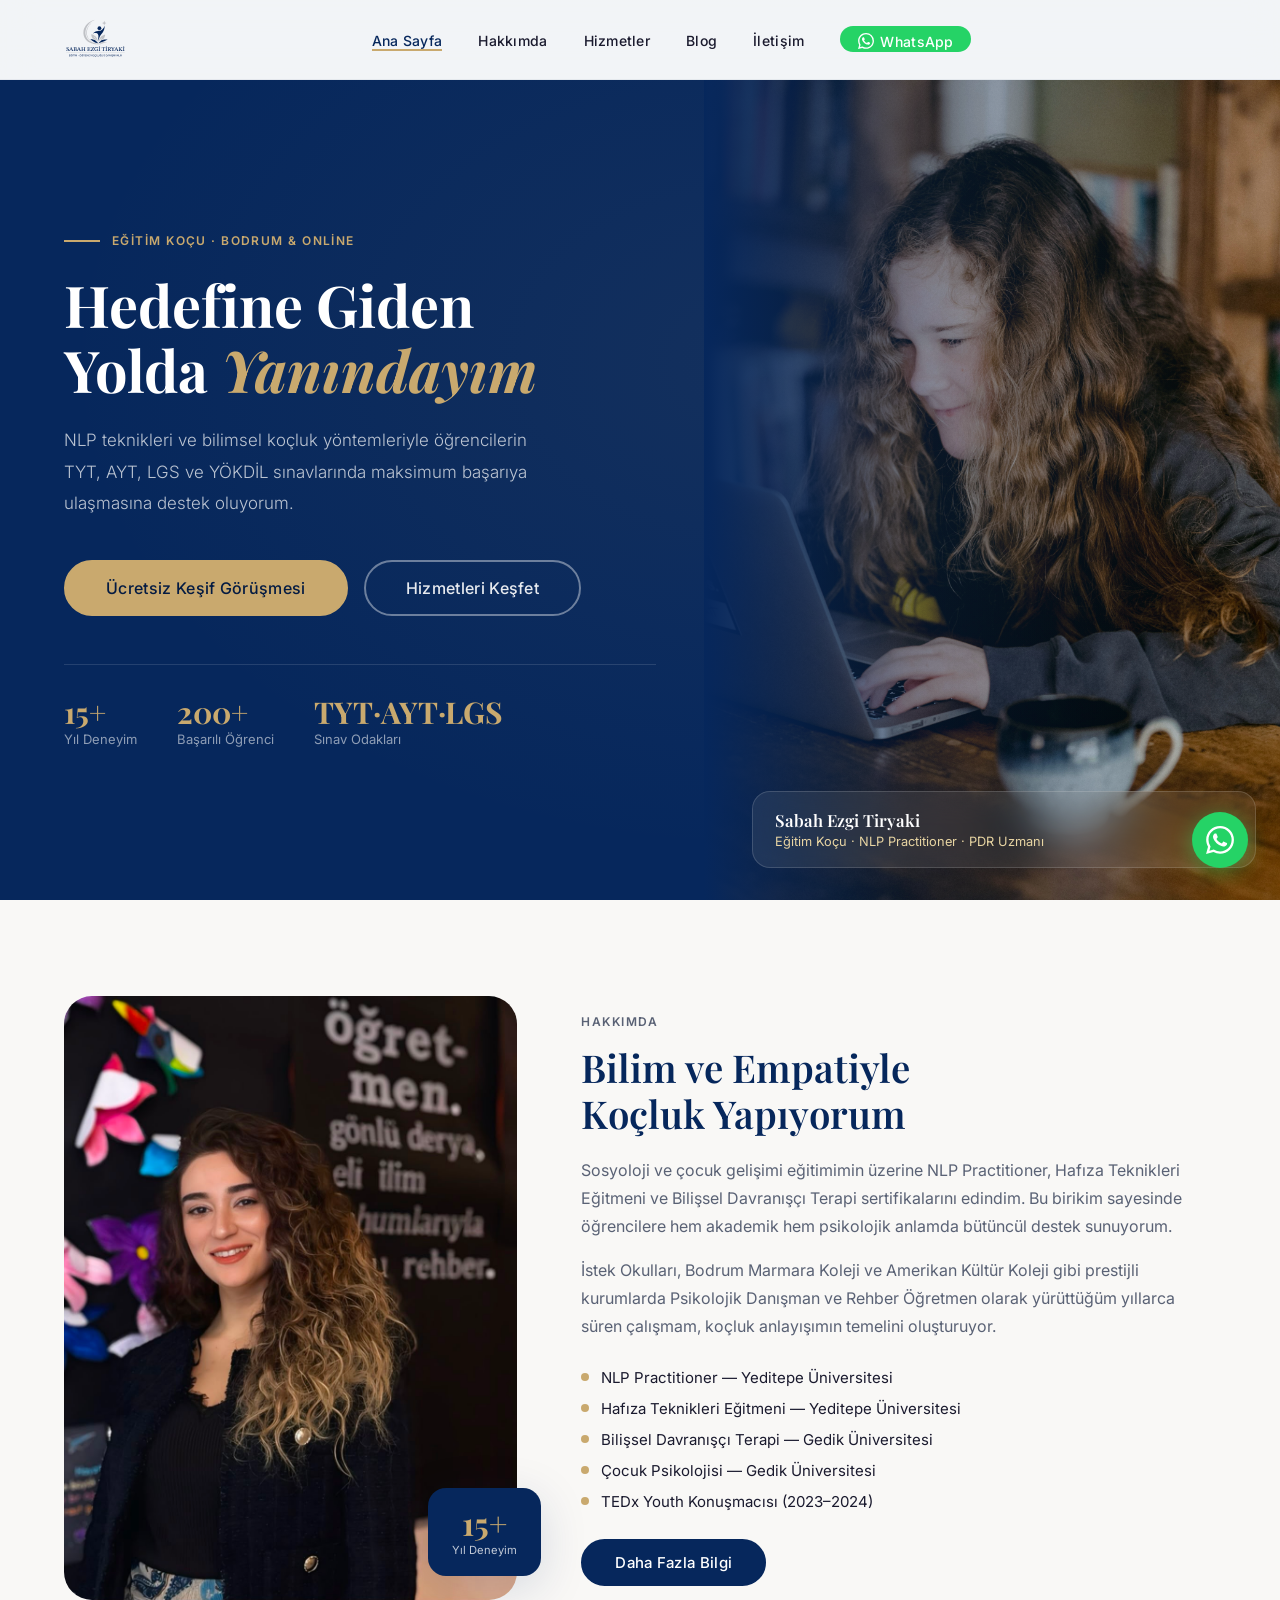
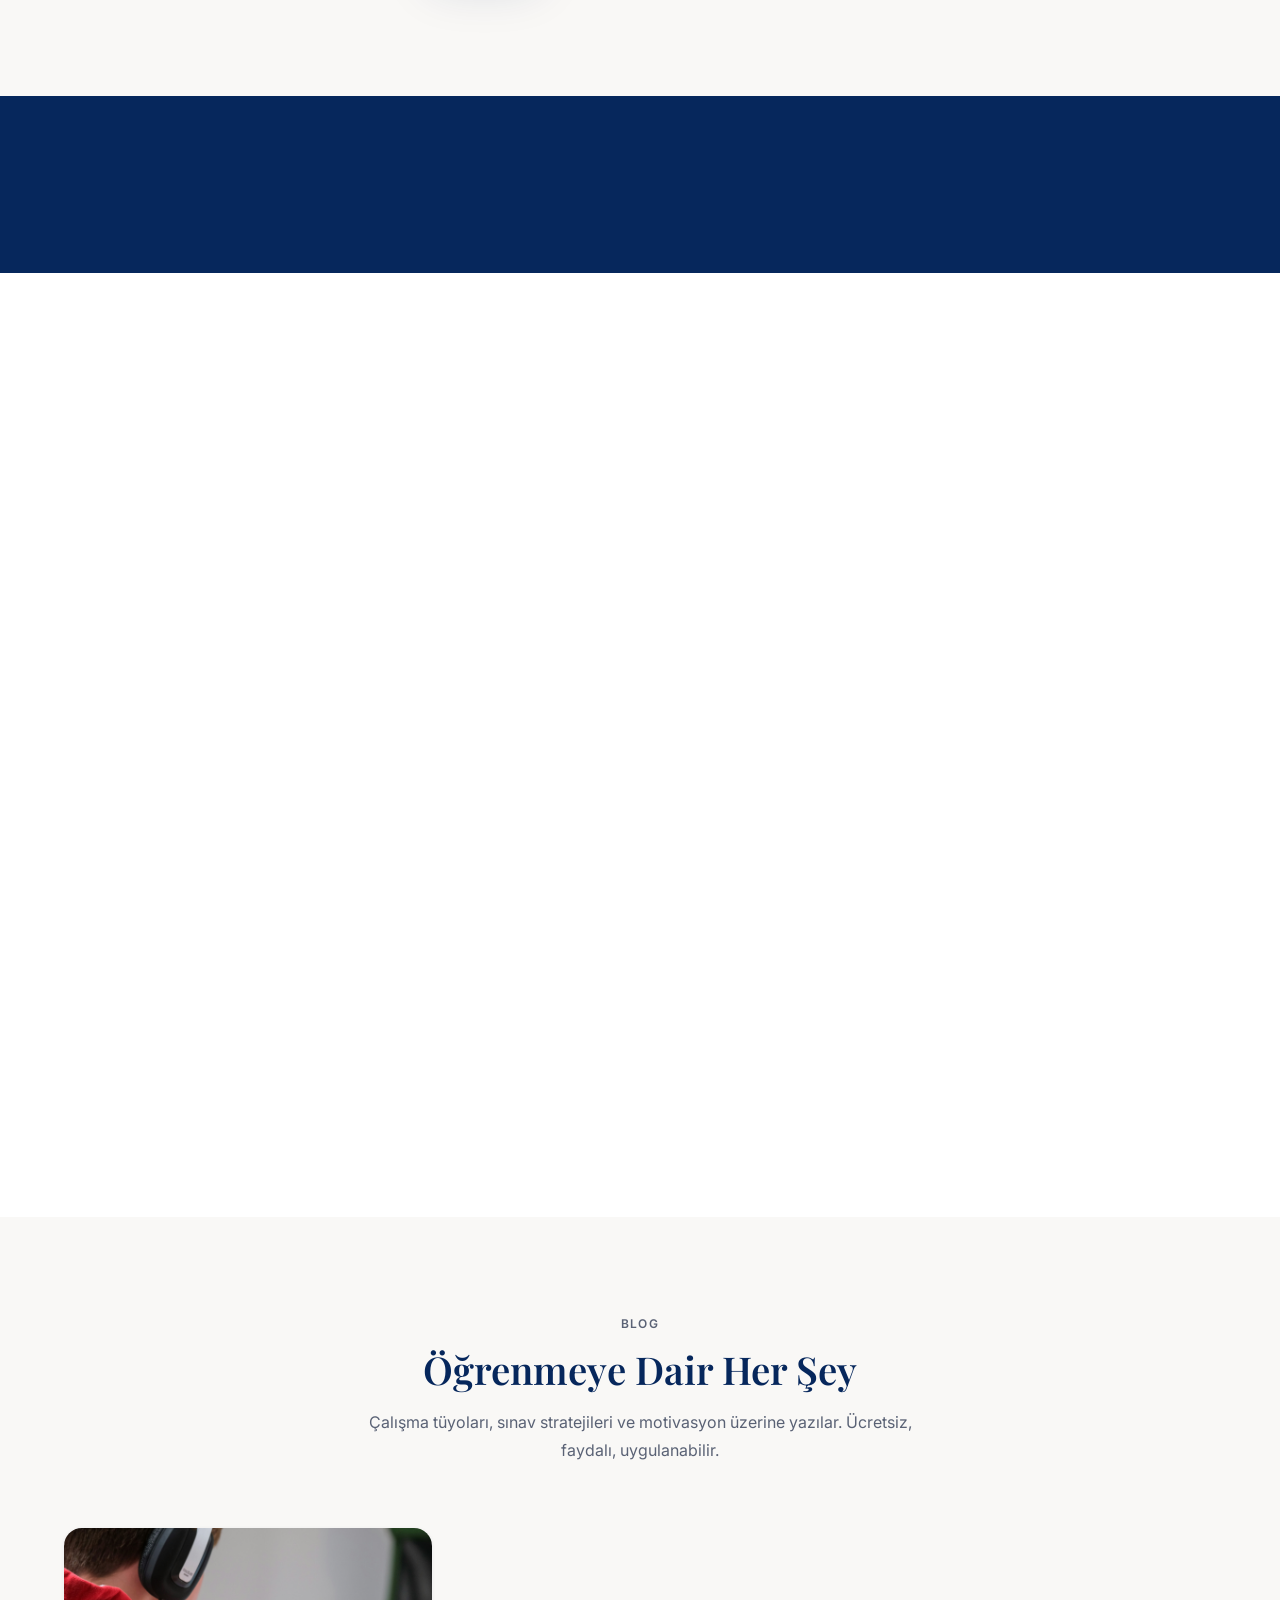
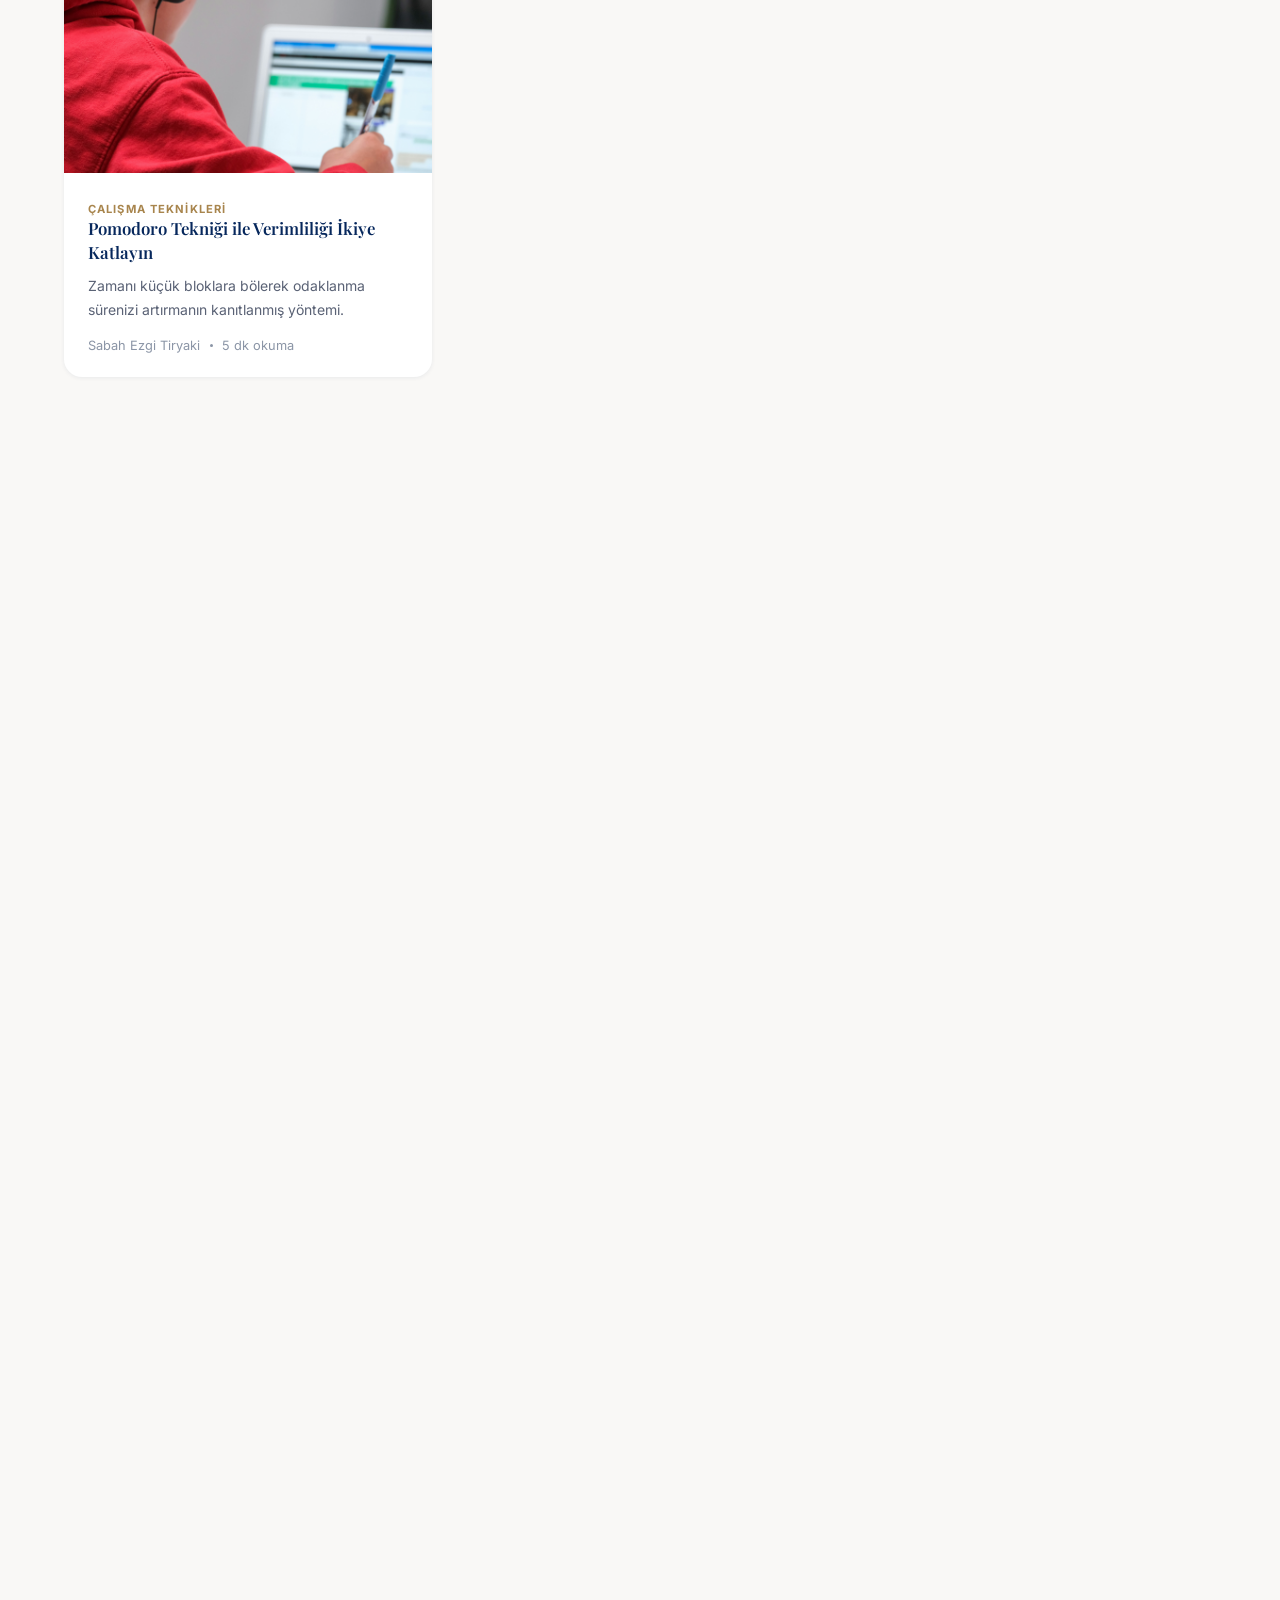
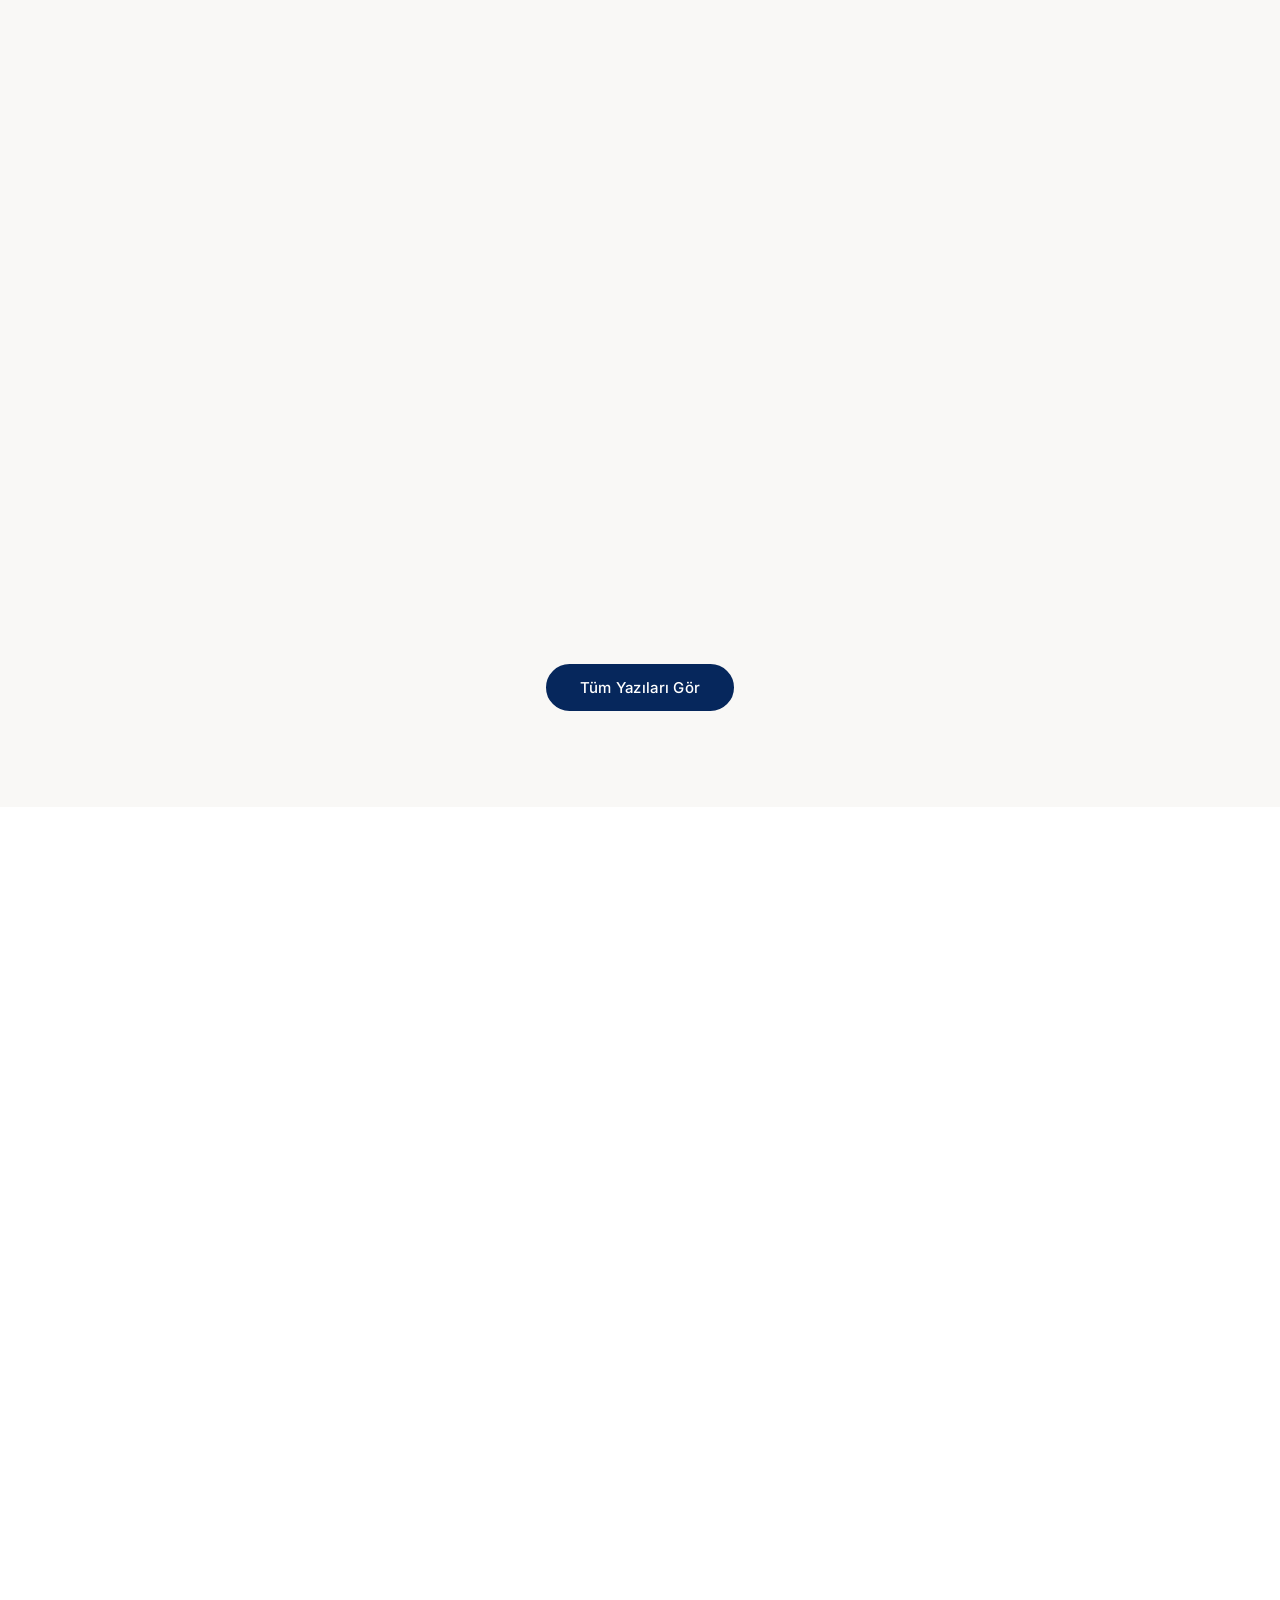
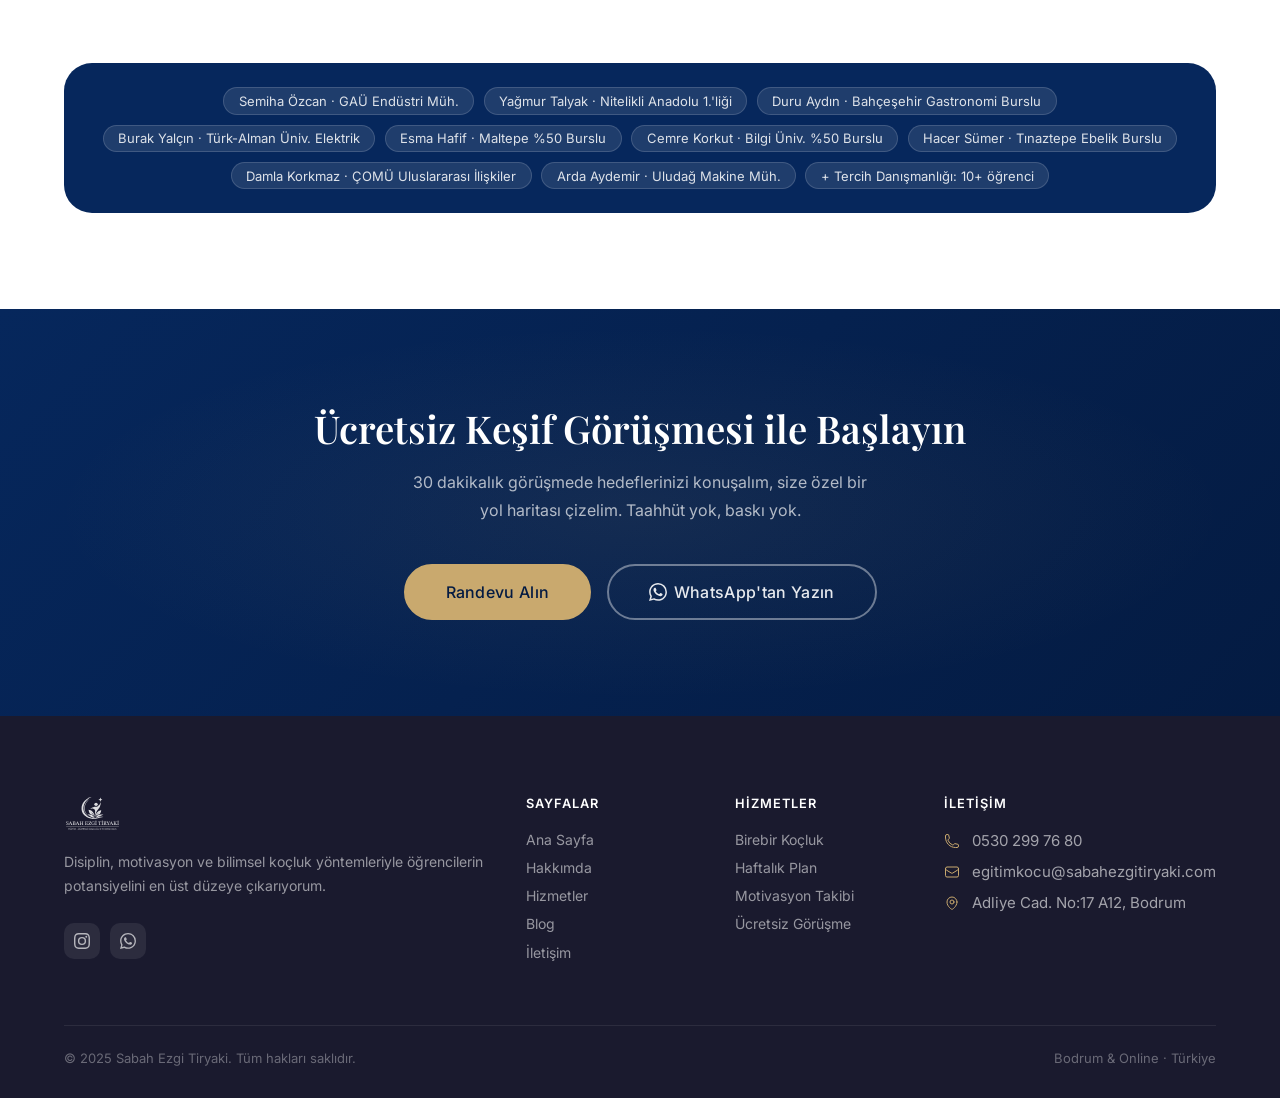
==== commit 6821fad2: "Add files via upload" ====
--- a/index.html
+++ b/index.html
@@ -212,7 +212,7 @@
       <h2>Öğrenmeye Dair Her Şey</h2>
       <p>Çalışma tüyoları, sınav stratejileri ve motivasyon üzerine yazılar. Ücretsiz, faydalı, uygulanabilir.</p>
     </div>
-    <div class="blog-cards">
+    <div class="blog-cards" id="blog-cards-dynamic">
       <a href="blog.html" class="blog-card fade" style="display:block;color:inherit">
         <img src="images/online.jpg" alt="Online öğrenme">
         <div class="blog-body">
@@ -418,5 +418,6 @@
 </a>
 
 <script src="js/main.js"></script>
+<script src="js/dynamic.js"></script>
 </body>
 </html>
--- a/css/style.css
+++ b/css/style.css
@@ -479,7 +479,7 @@
   transition: all var(--t-slow);
 }
 .blog-card:hover { transform: translateY(-4px); box-shadow: var(--sh-lg); }
-.blog-card img { width: 100%; aspect-ratio: 16/9; object-fit: cover; }
+.blog-card img { width: 100%; aspect-ratio: 3/2; object-fit: cover; }
 .blog-body { padding: 1.5rem; }
 .blog-cat {
   font-size: .7rem;
@@ -868,9 +868,9 @@
   .hero-right { display: none; }
   .hero-left { padding: 4rem 1.5rem 3rem; }
   .about-grid { grid-template-columns: 1fr; }
-  .about-img { max-height: 400px; aspect-ratio: 16/9; }
+  .about-img { max-height: 480px; aspect-ratio: 3/4; }
   .about-badge { right: 0; }
-  .srv-cards { grid-template-columns: repeat(2, 1fr); }
+  .srv-cards { grid-template-columns: repeat(3, 1fr); }
   .strip-grid { grid-template-columns: repeat(2, 1fr); }
   .blog-cards { grid-template-columns: repeat(2, 1fr); }
   .footer-grid { grid-template-columns: 1fr 1fr; }
@@ -907,6 +907,7 @@
   .hero-h1 { font-size: 2.2rem; }
   .hero-stats { flex-wrap: wrap; gap: 1.5rem; }
   .srv-cards { grid-template-columns: 1fr; }
+  .blog-full { grid-template-columns: 1fr; }
   .blog-cards { grid-template-columns: 1fr; }
   .blog-full { grid-template-columns: 1fr; }
   .strip-grid { grid-template-columns: repeat(2, 1fr); }
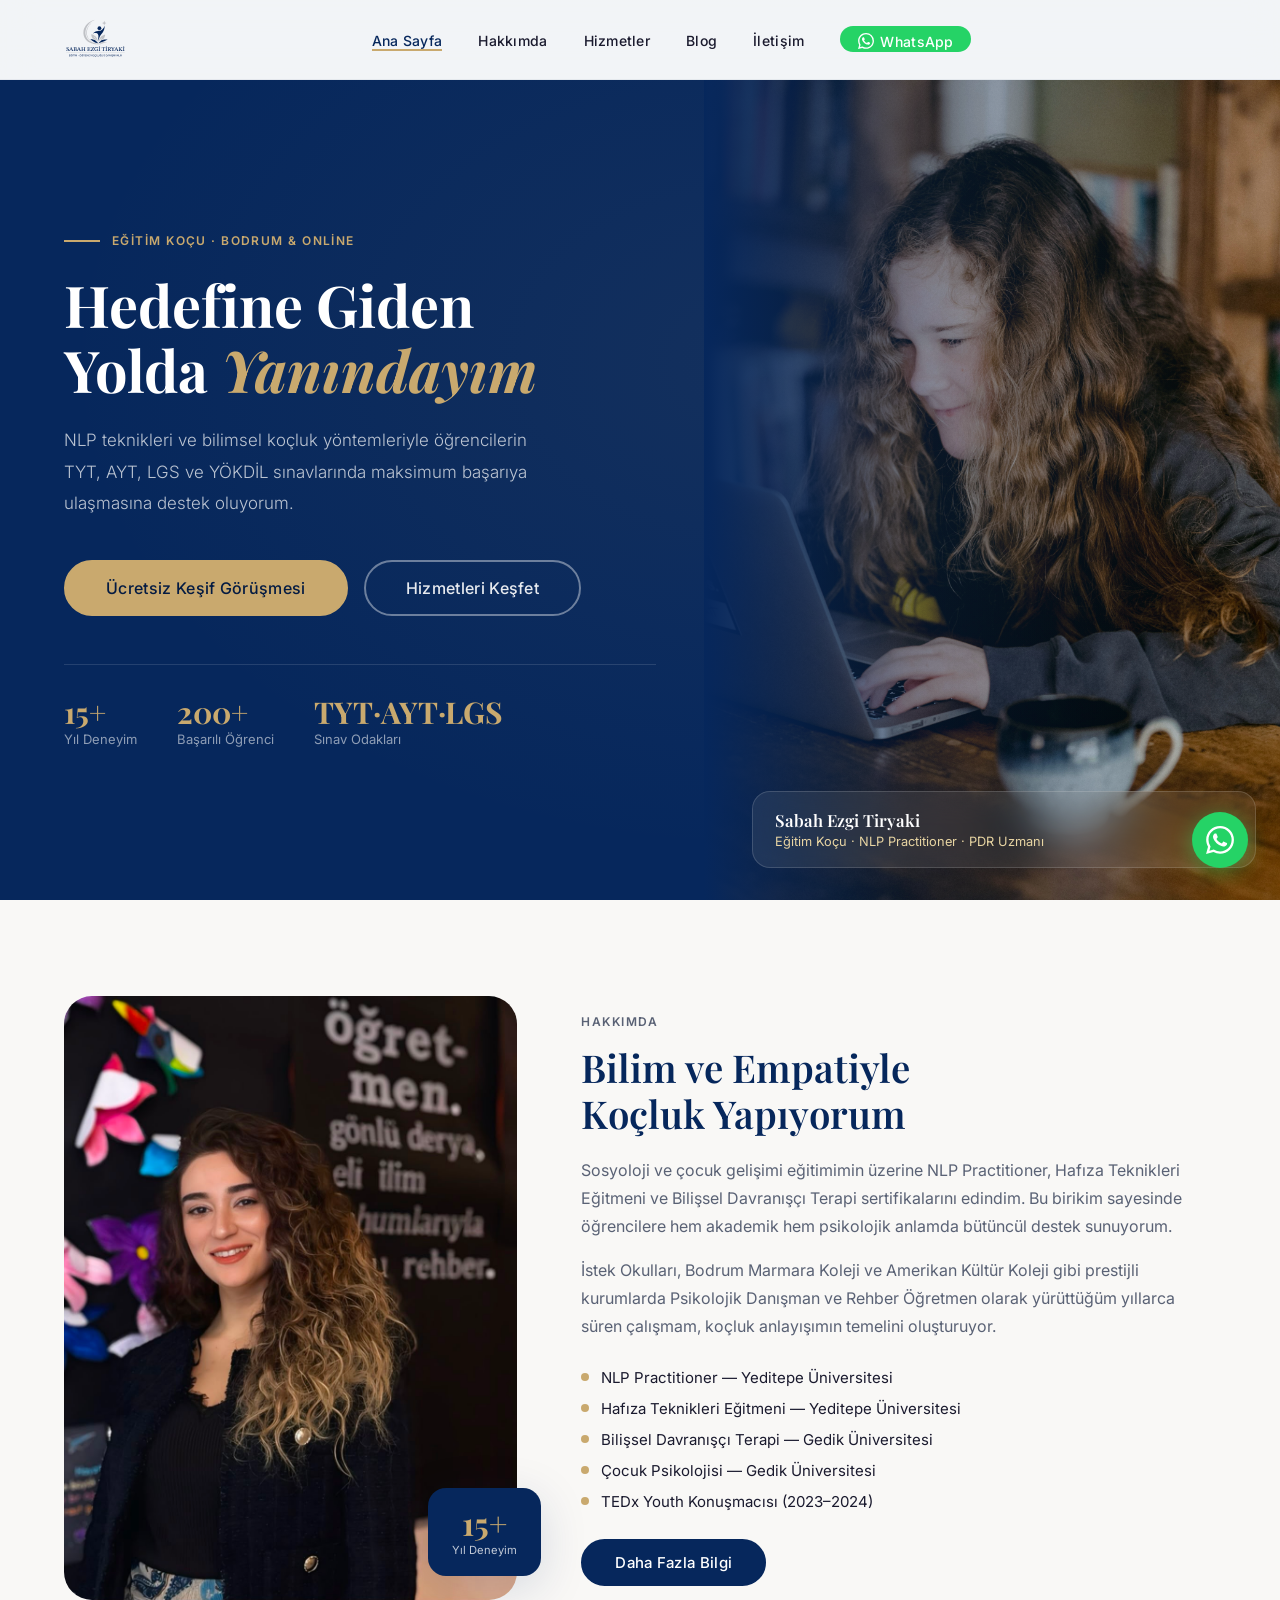
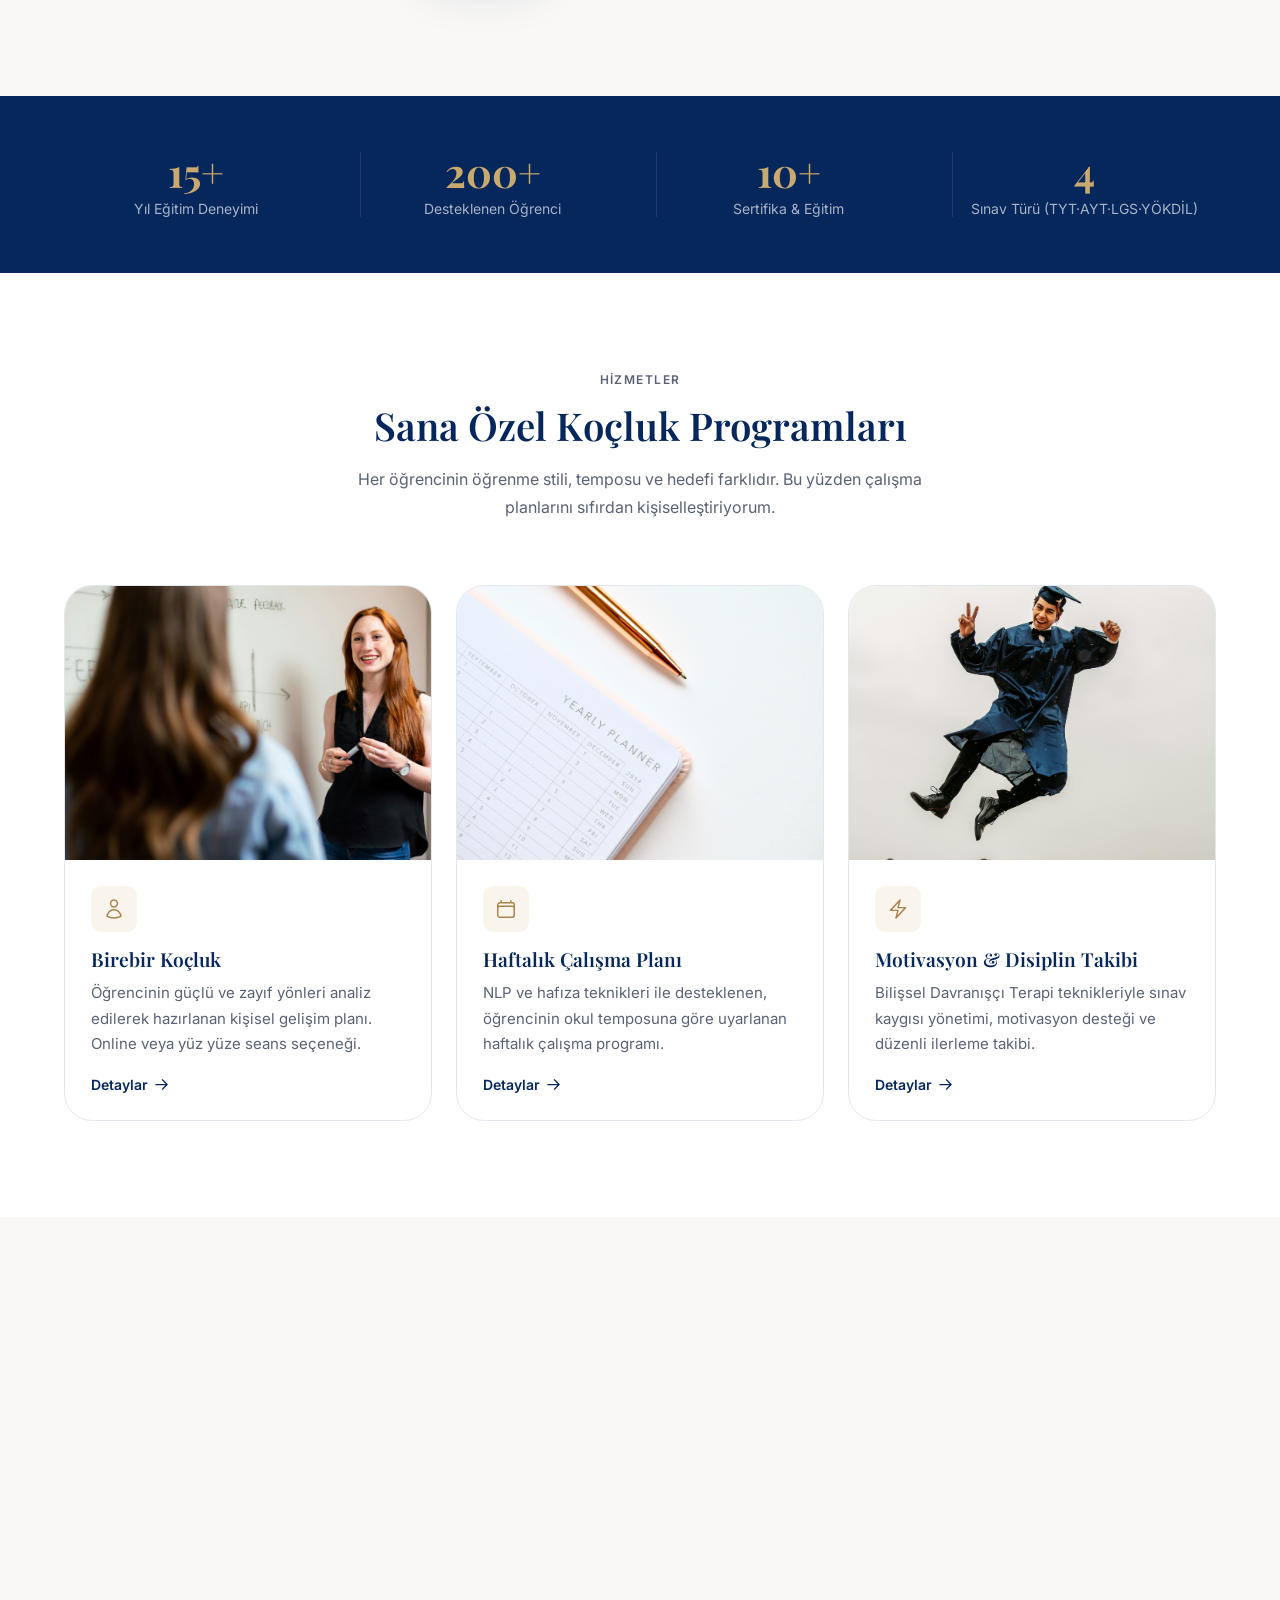
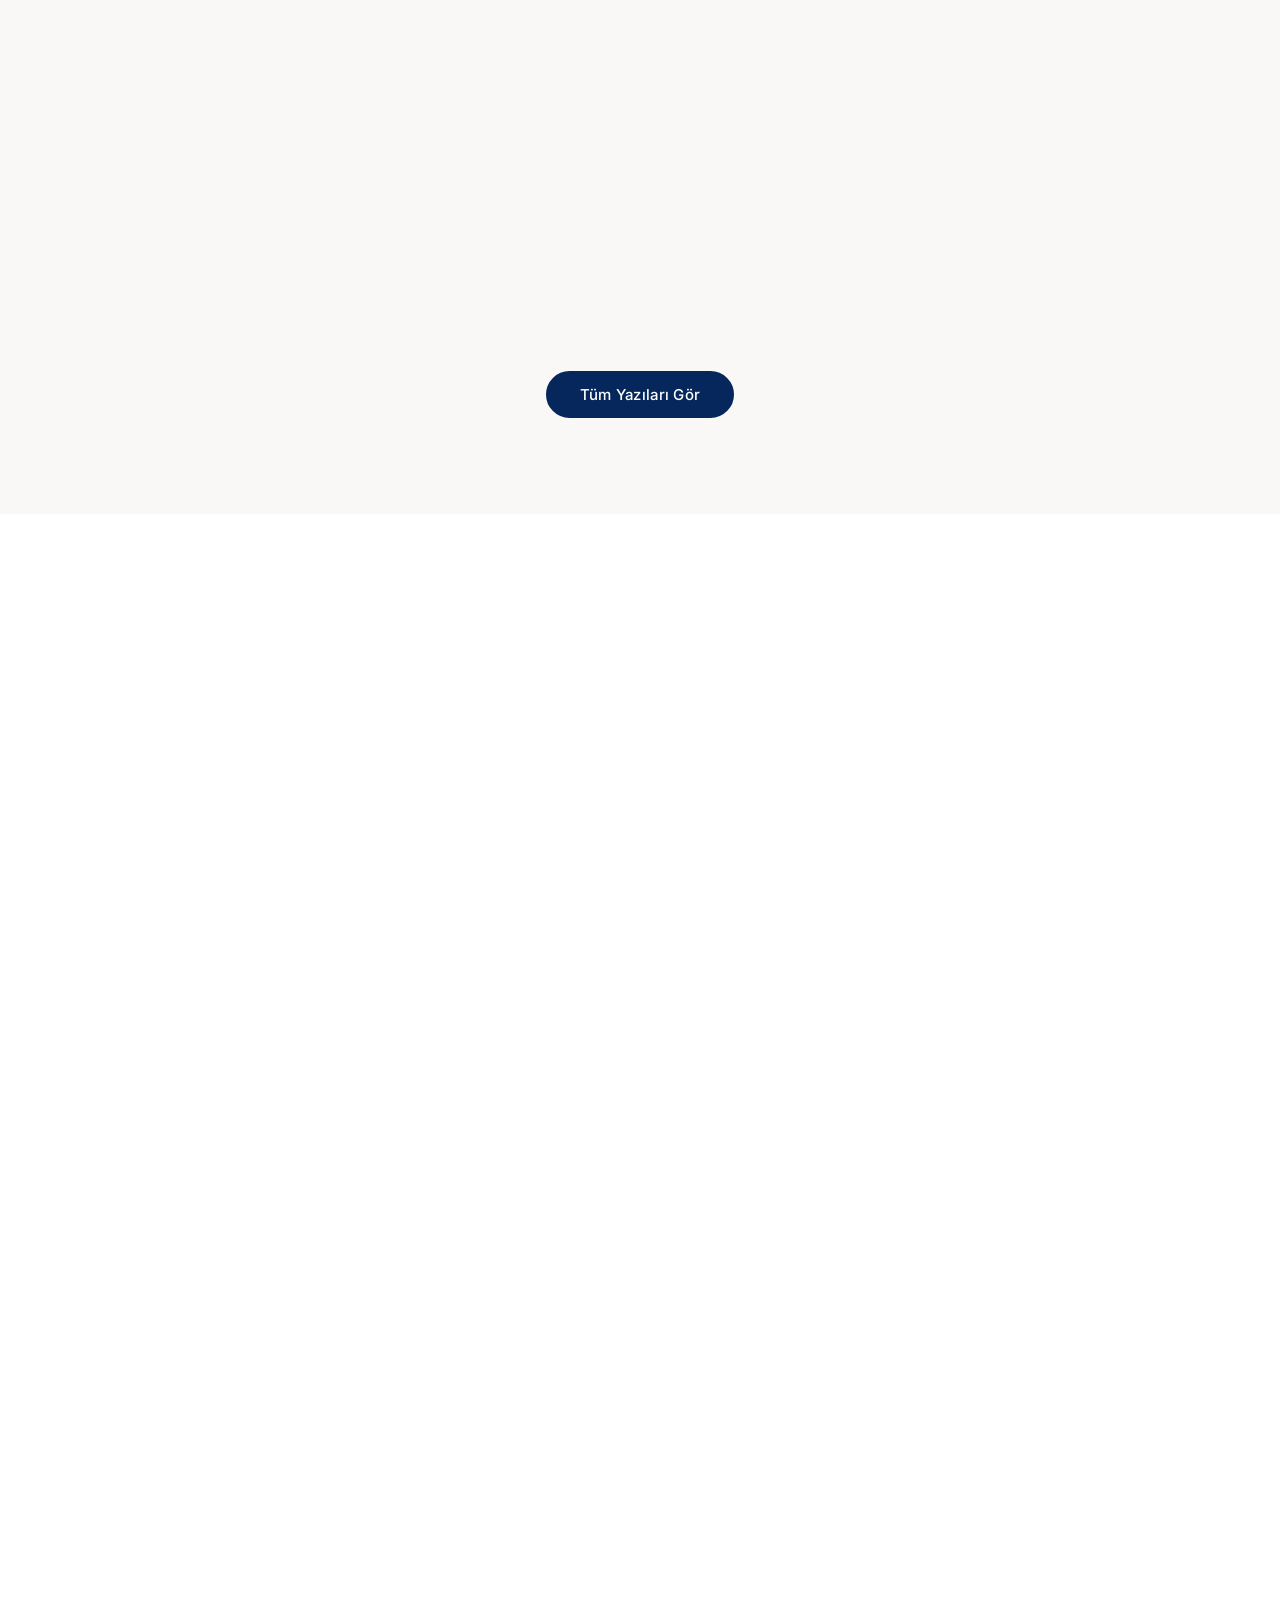
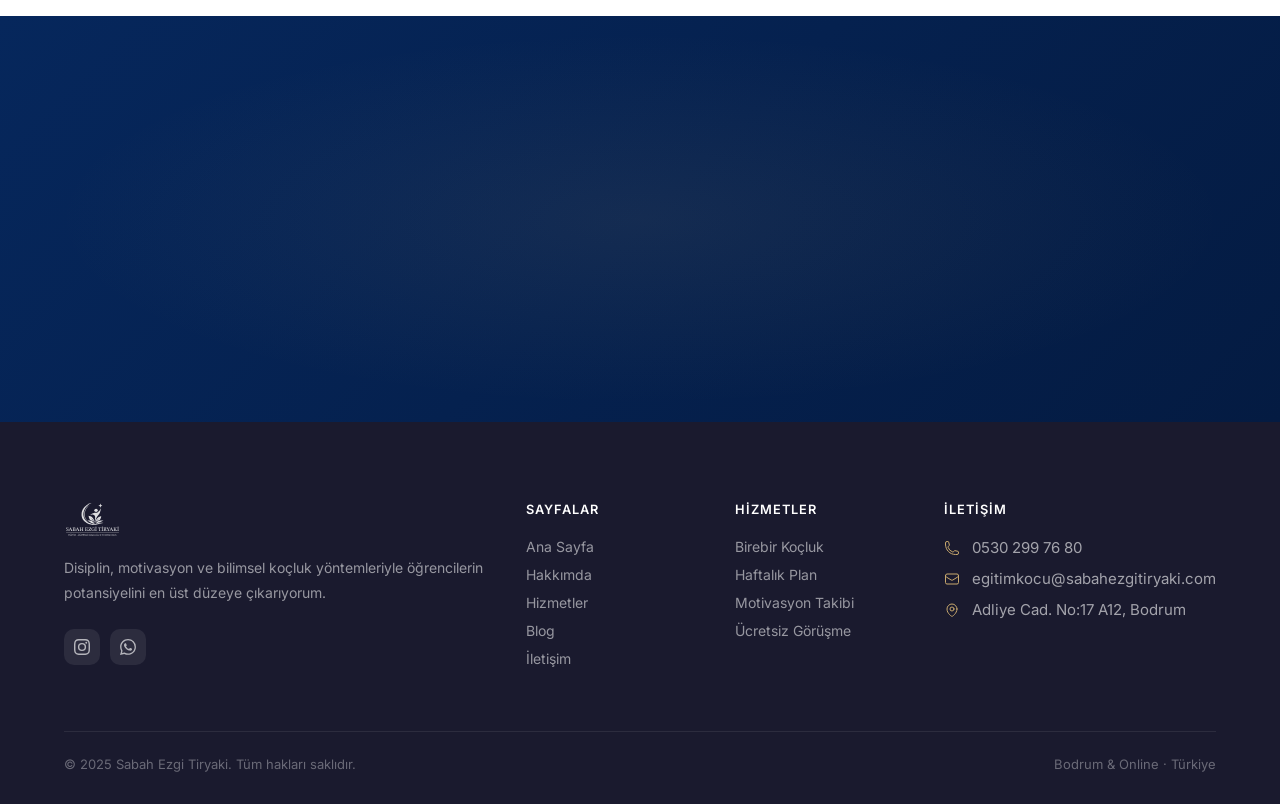
==== commit fdacf8fc: "Add files via upload" ====
--- a/index.html
+++ b/index.html
@@ -213,7 +213,7 @@
       <p>Çalışma tüyoları, sınav stratejileri ve motivasyon üzerine yazılar. Ücretsiz, faydalı, uygulanabilir.</p>
     </div>
     <div class="blog-cards" id="blog-cards-dynamic">
-      <a href="blog.html" class="blog-card fade" style="display:block;color:inherit">
+      <div class="blog-card fade" onclick="location.href='blog.html'" style="cursor:pointer">
         <img src="images/online.jpg" alt="Online öğrenme">
         <div class="blog-body">
           <span class="blog-cat">Çalışma Teknikleri</span>
@@ -226,7 +226,7 @@
           </div>
         </div>
       </div>
-      <div class="blog-card fade d1">
+      <div class="blog-card fade d1" onclick="location.href='blog.html'" style="cursor:pointer">
         <img src="images/planlama.jpg" alt="Planlama">
         <div class="blog-body">
           <span class="blog-cat">Sınav Stratejisi</span>
@@ -239,7 +239,7 @@
           </div>
         </div>
       </div>
-      <div class="blog-card fade d2">
+      <div class="blog-card fade d2" onclick="location.href='blog.html'" style="cursor:pointer">
         <img src="images/blog-kapak.jpg" alt="Motivasyon">
         <div class="blog-body">
           <span class="blog-cat">Motivasyon</span>
--- a/css/style.css
+++ b/css/style.css
@@ -479,7 +479,7 @@
   transition: all var(--t-slow);
 }
 .blog-card:hover { transform: translateY(-4px); box-shadow: var(--sh-lg); }
-.blog-card img { width: 100%; aspect-ratio: 3/2; object-fit: cover; }
+.blog-card img { width: 100%; aspect-ratio: 3/2; object-fit: cover; max-height: 200px; }
 .blog-body { padding: 1.5rem; }
 .blog-cat {
   font-size: .7rem;
@@ -872,7 +872,7 @@
   .about-badge { right: 0; }
   .srv-cards { grid-template-columns: repeat(3, 1fr); }
   .strip-grid { grid-template-columns: repeat(2, 1fr); }
-  .blog-cards { grid-template-columns: repeat(2, 1fr); }
+  .blog-cards { grid-template-columns: repeat(3, 1fr); }
   .footer-grid { grid-template-columns: 1fr 1fr; }
   .about-split { grid-template-columns: 1fr; }
   .srv-detail-grid { grid-template-columns: 1fr; }
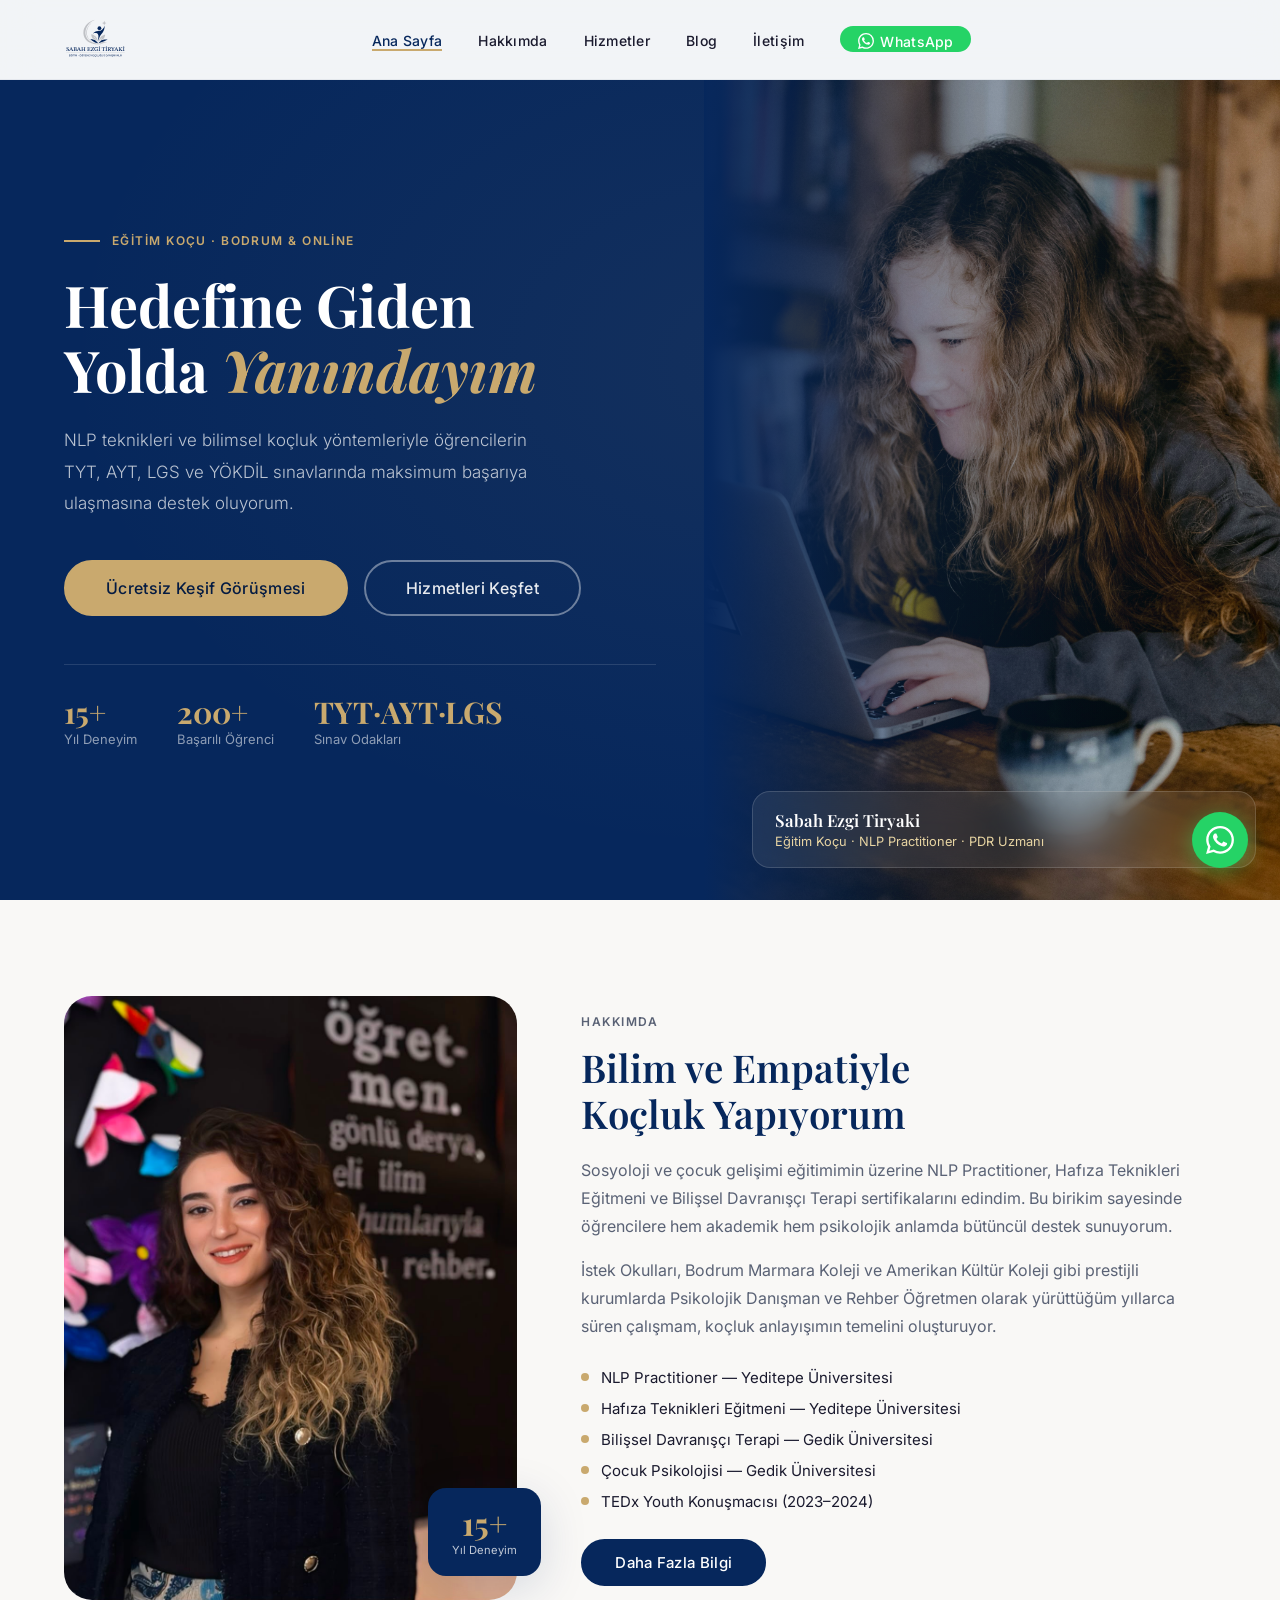
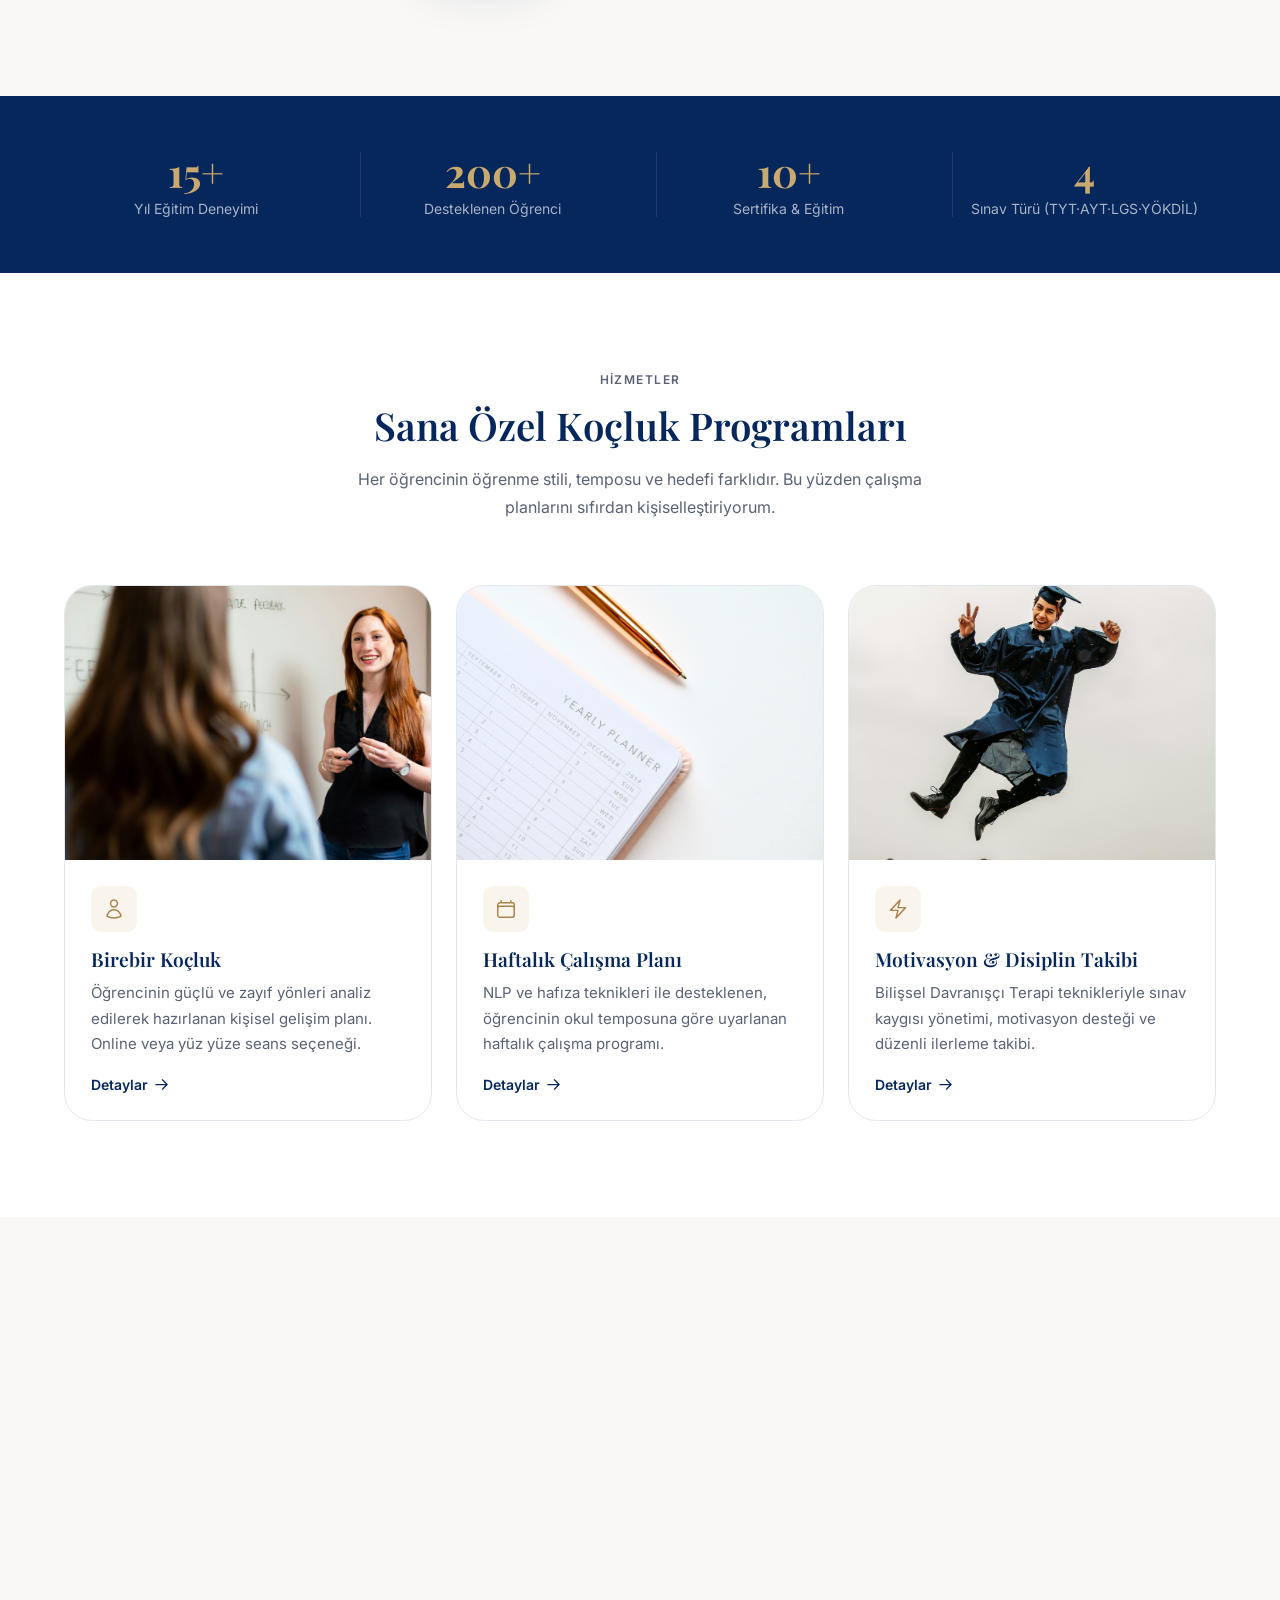
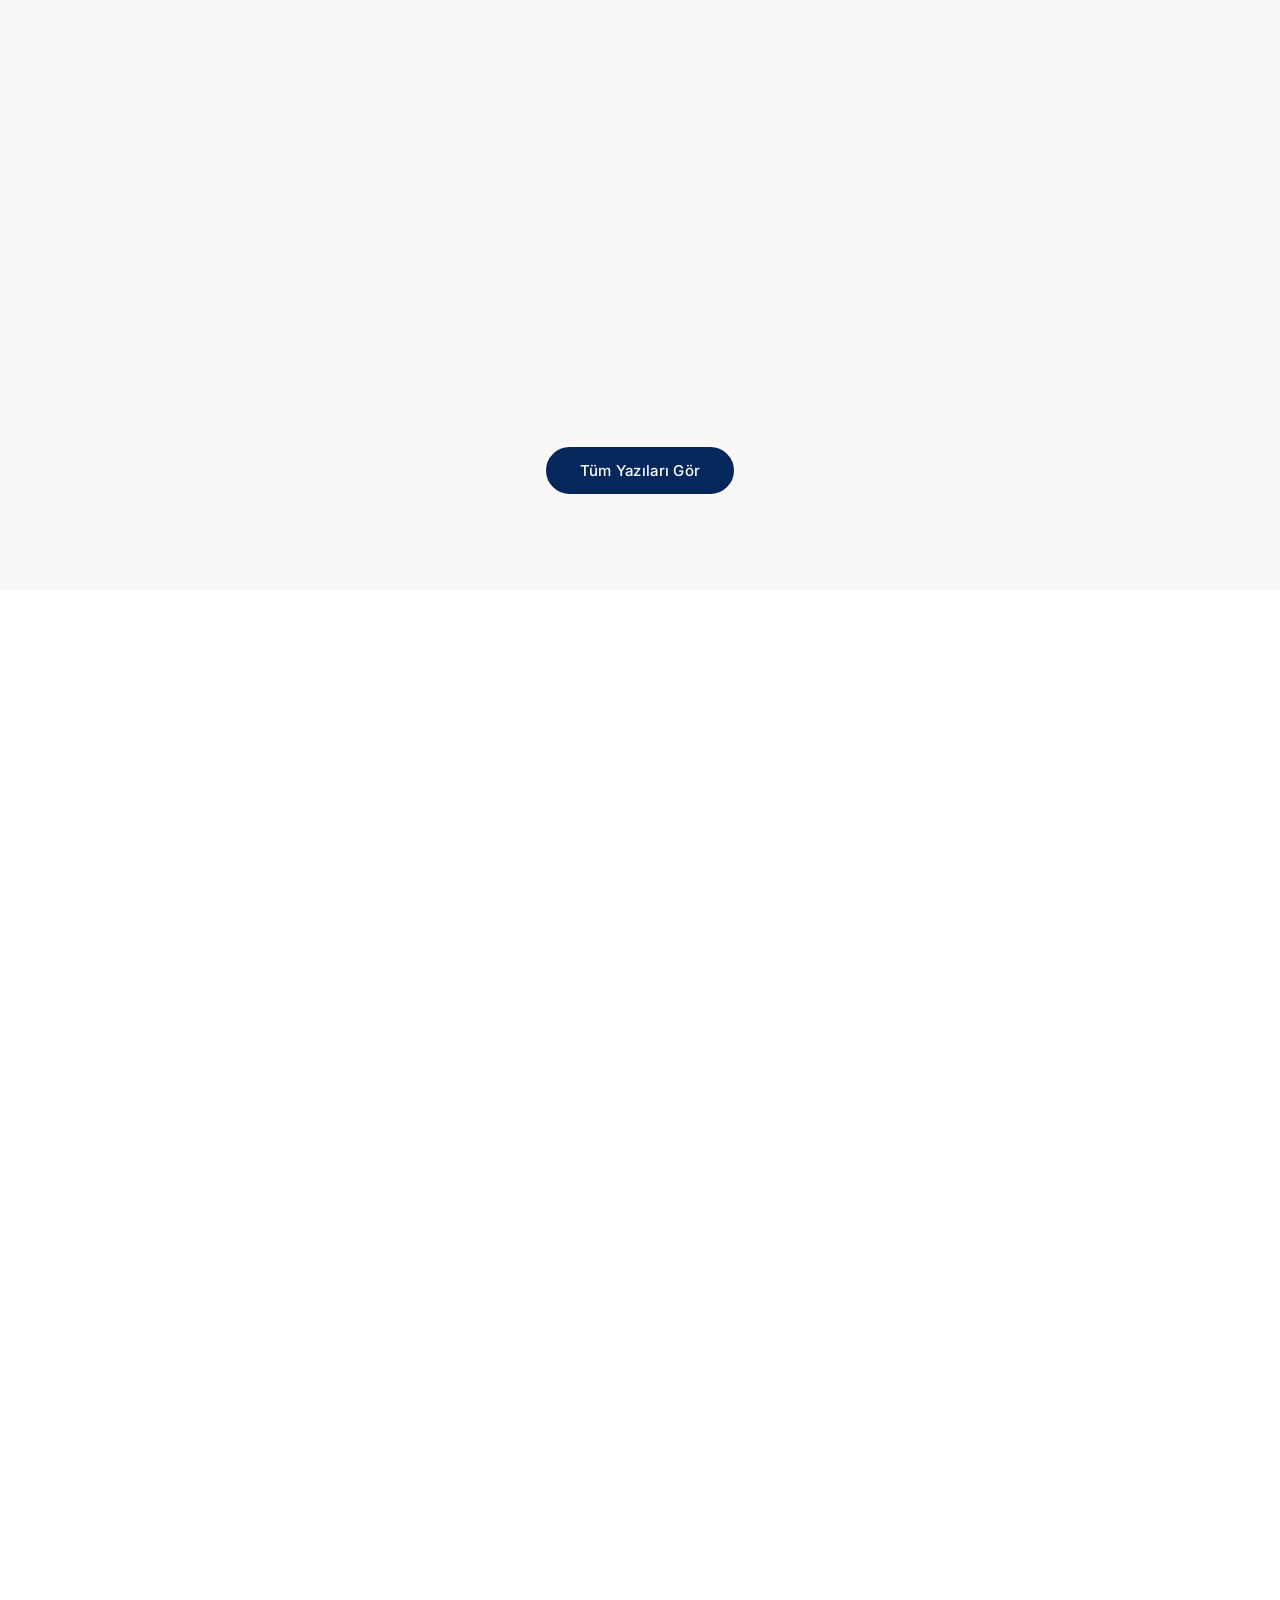
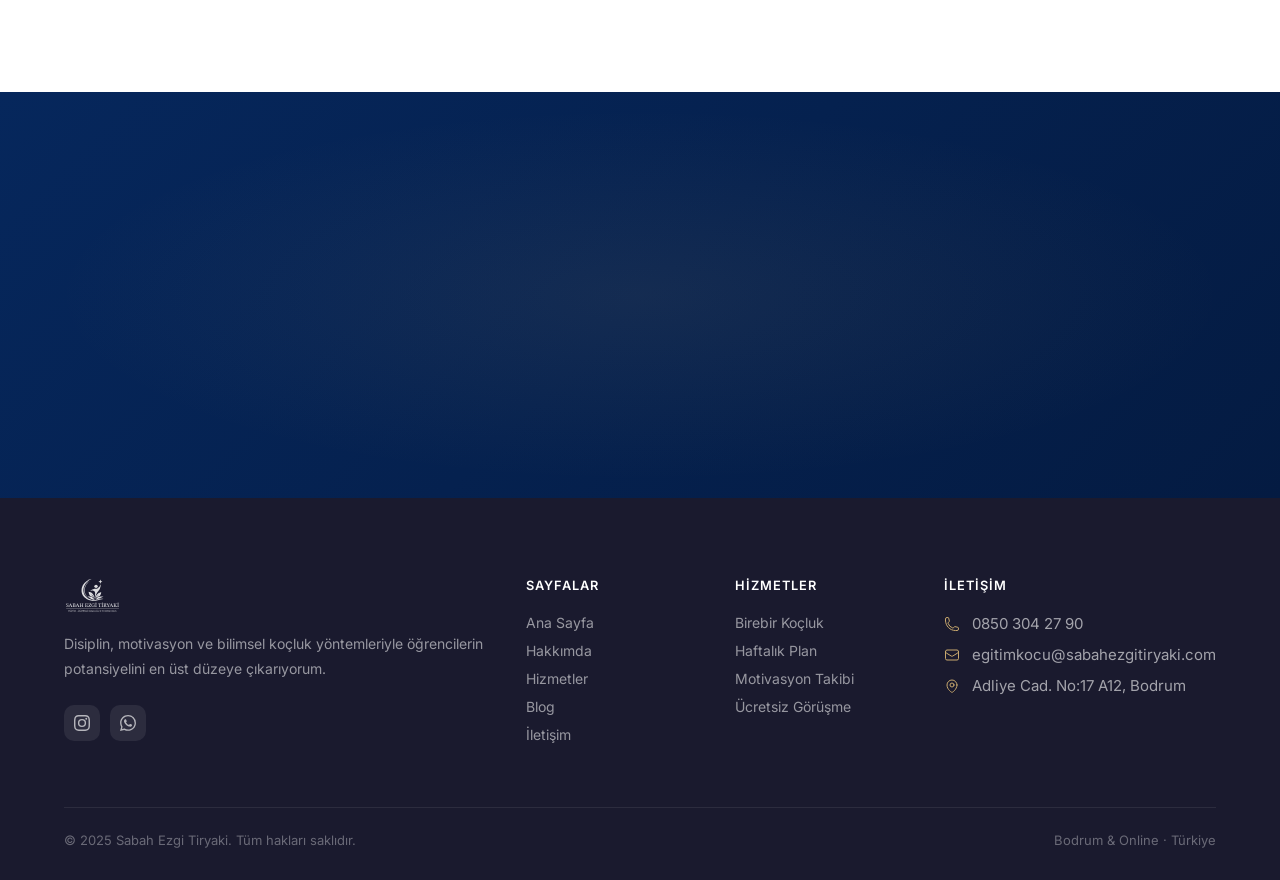
==== commit 254f36de: "Add files via upload" ====
--- a/index.html
+++ b/index.html
@@ -27,14 +27,14 @@
       <li><a href="blog.html">Blog</a></li>
       <li><a href="iletisim.html">İletişim</a></li>
       <li>
-        <a href="https://wa.me/905302997680" class="nav-wa" target="_blank" rel="noopener">
+        <a href="https://wa.me/908503042790" class="nav-wa" target="_blank" rel="noopener">
           <svg xmlns="http://www.w3.org/2000/svg" viewBox="0 0 24 24" fill="currentColor"><path d="M17.472 14.382c-.297-.149-1.758-.867-2.03-.967-.273-.099-.471-.148-.67.15-.197.297-.767.966-.94 1.164-.173.199-.347.223-.644.075-.297-.15-1.255-.463-2.39-1.475-.883-.788-1.48-1.761-1.653-2.059-.173-.297-.018-.458.13-.606.134-.133.298-.347.446-.52.149-.174.198-.298.298-.497.099-.198.05-.371-.025-.52-.075-.149-.669-1.612-.916-2.207-.242-.579-.487-.5-.669-.51-.173-.008-.371-.01-.57-.01-.198 0-.52.074-.792.372-.272.297-1.04 1.016-1.04 2.479 0 1.462 1.065 2.875 1.213 3.074.149.198 2.096 3.2 5.077 4.487.709.306 1.262.489 1.694.625.712.227 1.36.195 1.871.118.571-.085 1.758-.719 2.006-1.413.248-.694.248-1.289.173-1.413-.074-.124-.272-.198-.57-.347m-5.421 7.403h-.004a9.87 9.87 0 01-5.031-1.378l-.361-.214-3.741.982.998-3.648-.235-.374a9.86 9.86 0 01-1.51-5.26c.001-5.45 4.436-9.884 9.888-9.884 2.64 0 5.122 1.03 6.988 2.898a9.825 9.825 0 012.893 6.994c-.003 5.45-4.437 9.884-9.885 9.884m8.413-18.297A11.815 11.815 0 0012.05 0C5.495 0 .16 5.335.157 11.892c0 2.096.547 4.142 1.588 5.945L.057 24l6.305-1.654a11.882 11.882 0 005.683 1.448h.005c6.554 0 11.89-5.335 11.893-11.893a11.821 11.821 0 00-3.48-8.413z"/></svg>
           WhatsApp
         </a>
       </li>
     </ul>
     <div class="nav-cta-wrap">
-      <a href="https://wa.me/905302997680" class="nav-wa" target="_blank" rel="noopener" style="display:none">
+      <a href="https://wa.me/908503042790" class="nav-wa" target="_blank" rel="noopener" style="display:none">
         <svg xmlns="http://www.w3.org/2000/svg" viewBox="0 0 24 24" fill="currentColor" style="width:16px;height:16px"><path d="M17.472 14.382c-.297-.149-1.758-.867-2.03-.967-.273-.099-.471-.148-.67.15-.197.297-.767.966-.94 1.164-.173.199-.347.223-.644.075-.297-.15-1.255-.463-2.39-1.475-.883-.788-1.48-1.761-1.653-2.059-.173-.297-.018-.458.13-.606.134-.133.298-.347.446-.52.149-.174.198-.298.298-.497.099-.198.05-.371-.025-.52-.075-.149-.669-1.612-.916-2.207-.242-.579-.487-.5-.669-.51-.173-.008-.371-.01-.57-.01-.198 0-.52.074-.792.372-.272.297-1.04 1.016-1.04 2.479 0 1.462 1.065 2.875 1.213 3.074.149.198 2.096 3.2 5.077 4.487.709.306 1.262.489 1.694.625.712.227 1.36.195 1.871.118.571-.085 1.758-.719 2.006-1.413.248-.694.248-1.289.173-1.413-.074-.124-.272-.198-.57-.347m-5.421 7.403h-.004a9.87 9.87 0 01-5.031-1.378l-.361-.214-3.741.982.998-3.648-.235-.374a9.86 9.86 0 01-1.51-5.26c.001-5.45 4.436-9.884 9.888-9.884 2.64 0 5.122 1.03 6.988 2.898a9.825 9.825 0 012.893 6.994c-.003 5.45-4.437 9.884-9.885 9.884m8.413-18.297A11.815 11.815 0 0012.05 0C5.495 0 .16 5.335.157 11.892c0 2.096.547 4.142 1.588 5.945L.057 24l6.305-1.654a11.882 11.882 0 005.683 1.448h.005c6.554 0 11.89-5.335 11.893-11.893a11.821 11.821 0 00-3.48-8.413z"/></svg>
         WhatsApp
       </a>
@@ -346,7 +346,7 @@
     <p>30 dakikalık görüşmede hedeflerinizi konuşalım, size özel bir yol haritası çizelim. Taahhüt yok, baskı yok.</p>
     <div class="btn-row">
       <a href="iletisim.html" class="btn btn-gold btn-lg">Randevu Alın</a>
-      <a href="https://wa.me/905302997680" class="btn btn-ghost btn-lg" target="_blank" rel="noopener">
+      <a href="https://wa.me/908503042790" class="btn btn-ghost btn-lg" target="_blank" rel="noopener">
         <svg xmlns="http://www.w3.org/2000/svg" viewBox="0 0 24 24" fill="currentColor" style="width:18px;height:18px"><path d="M17.472 14.382c-.297-.149-1.758-.867-2.03-.967-.273-.099-.471-.148-.67.15-.197.297-.767.966-.94 1.164-.173.199-.347.223-.644.075-.297-.15-1.255-.463-2.39-1.475-.883-.788-1.48-1.761-1.653-2.059-.173-.297-.018-.458.13-.606.134-.133.298-.347.446-.52.149-.174.198-.298.298-.497.099-.198.05-.371-.025-.52-.075-.149-.669-1.612-.916-2.207-.242-.579-.487-.5-.669-.51-.173-.008-.371-.01-.57-.01-.198 0-.52.074-.792.372-.272.297-1.04 1.016-1.04 2.479 0 1.462 1.065 2.875 1.213 3.074.149.198 2.096 3.2 5.077 4.487.709.306 1.262.489 1.694.625.712.227 1.36.195 1.871.118.571-.085 1.758-.719 2.006-1.413.248-.694.248-1.289.173-1.413-.074-.124-.272-.198-.57-.347m-5.421 7.403h-.004a9.87 9.87 0 01-5.031-1.378l-.361-.214-3.741.982.998-3.648-.235-.374a9.86 9.86 0 01-1.51-5.26c.001-5.45 4.436-9.884 9.888-9.884 2.64 0 5.122 1.03 6.988 2.898a9.825 9.825 0 012.893 6.994c-.003 5.45-4.437 9.884-9.885 9.884m8.413-18.297A11.815 11.815 0 0012.05 0C5.495 0 .16 5.335.157 11.892c0 2.096.547 4.142 1.588 5.945L.057 24l6.305-1.654a11.882 11.882 0 005.683 1.448h.005c6.554 0 11.89-5.335 11.893-11.893a11.821 11.821 0 00-3.48-8.413z"/></svg>
         WhatsApp'tan Yazın
       </a>
@@ -365,7 +365,7 @@
           <a href="https://www.instagram.com/egitimkocusabahezgitiryaki" class="social-a" aria-label="Instagram" target="_blank" rel="noopener">
             <svg xmlns="http://www.w3.org/2000/svg" viewBox="0 0 24 24" fill="currentColor"><path d="M12 2.163c3.204 0 3.584.012 4.85.07 3.252.148 4.771 1.691 4.919 4.919.058 1.265.069 1.645.069 4.849 0 3.205-.012 3.584-.069 4.849-.149 3.225-1.664 4.771-4.919 4.919-1.266.058-1.644.07-4.85.07-3.204 0-3.584-.012-4.849-.07-3.26-.149-4.771-1.699-4.919-4.92-.058-1.265-.07-1.644-.07-4.849 0-3.204.013-3.583.07-4.849.149-3.227 1.664-4.771 4.919-4.919 1.266-.057 1.645-.069 4.849-.069zM12 0C8.741 0 8.333.014 7.053.072 2.695.272.273 2.69.073 7.052.014 8.333 0 8.741 0 12c0 3.259.014 3.668.072 4.948.2 4.358 2.618 6.78 6.98 6.98C8.333 23.986 8.741 24 12 24c3.259 0 3.668-.014 4.948-.072 4.354-.2 6.782-2.618 6.979-6.98.059-1.28.073-1.689.073-4.948 0-3.259-.014-3.667-.072-4.947-.196-4.354-2.617-6.78-6.979-6.98C15.668.014 15.259 0 12 0zm0 5.838a6.162 6.162 0 100 12.324 6.162 6.162 0 000-12.324zM12 16a4 4 0 110-8 4 4 0 010 8zm6.406-11.845a1.44 1.44 0 100 2.881 1.44 1.44 0 000-2.881z"/></svg>
           </a>
-          <a href="https://wa.me/905302997680" class="social-a" aria-label="WhatsApp" target="_blank" rel="noopener">
+          <a href="https://wa.me/908503042790" class="social-a" aria-label="WhatsApp" target="_blank" rel="noopener">
             <svg xmlns="http://www.w3.org/2000/svg" viewBox="0 0 24 24" fill="currentColor"><path d="M17.472 14.382c-.297-.149-1.758-.867-2.03-.967-.273-.099-.471-.148-.67.15-.197.297-.767.966-.94 1.164-.173.199-.347.223-.644.075-.297-.15-1.255-.463-2.39-1.475-.883-.788-1.48-1.761-1.653-2.059-.173-.297-.018-.458.13-.606.134-.133.298-.347.446-.52.149-.174.198-.298.298-.497.099-.198.05-.371-.025-.52-.075-.149-.669-1.612-.916-2.207-.242-.579-.487-.5-.669-.51-.173-.008-.371-.01-.57-.01-.198 0-.52.074-.792.372-.272.297-1.04 1.016-1.04 2.479 0 1.462 1.065 2.875 1.213 3.074.149.198 2.096 3.2 5.077 4.487.709.306 1.262.489 1.694.625.712.227 1.36.195 1.871.118.571-.085 1.758-.719 2.006-1.413.248-.694.248-1.289.173-1.413-.074-.124-.272-.198-.57-.347m-5.421 7.403h-.004a9.87 9.87 0 01-5.031-1.378l-.361-.214-3.741.982.998-3.648-.235-.374a9.86 9.86 0 01-1.51-5.26c.001-5.45 4.436-9.884 9.888-9.884 2.64 0 5.122 1.03 6.988 2.898a9.825 9.825 0 012.893 6.994c-.003 5.45-4.437 9.884-9.885 9.884m8.413-18.297A11.815 11.815 0 0012.05 0C5.495 0 .16 5.335.157 11.892c0 2.096.547 4.142 1.588 5.945L.057 24l6.305-1.654a11.882 11.882 0 005.683 1.448h.005c6.554 0 11.89-5.335 11.893-11.893a11.821 11.821 0 00-3.48-8.413z"/></svg>
           </a>
         </div>
@@ -393,7 +393,7 @@
         <h5>İletişim</h5>
         <div class="f-contact-item">
           <svg xmlns="http://www.w3.org/2000/svg" fill="none" viewBox="0 0 24 24" stroke="currentColor" stroke-width="1.5"><path stroke-linecap="round" stroke-linejoin="round" d="M2.25 6.75c0 8.284 6.716 15 15 15h2.25a2.25 2.25 0 002.25-2.25v-1.372c0-.516-.351-.966-.852-1.091l-4.423-1.106c-.44-.11-.902.055-1.173.417l-.97 1.293c-.282.376-.769.542-1.21.38a12.035 12.035 0 01-7.143-7.143c-.162-.441.004-.928.38-1.21l1.293-.97c.363-.271.527-.734.417-1.173L6.963 3.102a1.125 1.125 0 00-1.091-.852H4.5A2.25 2.25 0 002.25 4.5v2.25z"/></svg>
-          <span class="ci-val">0530 299 76 80</span>
+          <span class="ci-val">0850 304 27 90</span>
         </div>
         <div class="f-contact-item">
           <svg xmlns="http://www.w3.org/2000/svg" fill="none" viewBox="0 0 24 24" stroke="currentColor" stroke-width="1.5"><path stroke-linecap="round" stroke-linejoin="round" d="M21.75 6.75v10.5a2.25 2.25 0 01-2.25 2.25h-15a2.25 2.25 0 01-2.25-2.25V6.75m19.5 0A2.25 2.25 0 0019.5 4.5h-15a2.25 2.25 0 00-2.25 2.25m19.5 0v.243a2.25 2.25 0 01-1.07 1.916l-7.5 4.615a2.25 2.25 0 01-2.36 0L3.32 8.91a2.25 2.25 0 01-1.07-1.916V6.75"/></svg>
@@ -413,7 +413,7 @@
 </footer>
 
 <!-- ═══ WHATSAPP FLOAT ══════════════════════════════════════ -->
-<a href="https://wa.me/905302997680" class="wa-float" target="_blank" rel="noopener" aria-label="WhatsApp ile iletişime geç">
+<a href="https://wa.me/908503042790" class="wa-float" target="_blank" rel="noopener" aria-label="WhatsApp ile iletişime geç">
   <svg xmlns="http://www.w3.org/2000/svg" viewBox="0 0 24 24" fill="currentColor"><path d="M17.472 14.382c-.297-.149-1.758-.867-2.03-.967-.273-.099-.471-.148-.67.15-.197.297-.767.966-.94 1.164-.173.199-.347.223-.644.075-.297-.15-1.255-.463-2.39-1.475-.883-.788-1.48-1.761-1.653-2.059-.173-.297-.018-.458.13-.606.134-.133.298-.347.446-.52.149-.174.198-.298.298-.497.099-.198.05-.371-.025-.52-.075-.149-.669-1.612-.916-2.207-.242-.579-.487-.5-.669-.51-.173-.008-.371-.01-.57-.01-.198 0-.52.074-.792.372-.272.297-1.04 1.016-1.04 2.479 0 1.462 1.065 2.875 1.213 3.074.149.198 2.096 3.2 5.077 4.487.709.306 1.262.489 1.694.625.712.227 1.36.195 1.871.118.571-.085 1.758-.719 2.006-1.413.248-.694.248-1.289.173-1.413-.074-.124-.272-.198-.57-.347m-5.421 7.403h-.004a9.87 9.87 0 01-5.031-1.378l-.361-.214-3.741.982.998-3.648-.235-.374a9.86 9.86 0 01-1.51-5.26c.001-5.45 4.436-9.884 9.888-9.884 2.64 0 5.122 1.03 6.988 2.898a9.825 9.825 0 012.893 6.994c-.003 5.45-4.437 9.884-9.885 9.884m8.413-18.297A11.815 11.815 0 0012.05 0C5.495 0 .16 5.335.157 11.892c0 2.096.547 4.142 1.588 5.945L.057 24l6.305-1.654a11.882 11.882 0 005.683 1.448h.005c6.554 0 11.89-5.335 11.893-11.893a11.821 11.821 0 00-3.48-8.413z"/></svg>
 </a>
 
--- a/css/style.css
+++ b/css/style.css
@@ -479,7 +479,7 @@
   transition: all var(--t-slow);
 }
 .blog-card:hover { transform: translateY(-4px); box-shadow: var(--sh-lg); }
-.blog-card img { width: 100%; aspect-ratio: 3/2; object-fit: cover; max-height: 200px; }
+.blog-card img { width: 100%; aspect-ratio: 4/3; object-fit: cover; }
 .blog-body { padding: 1.5rem; }
 .blog-cat {
   font-size: .7rem;
